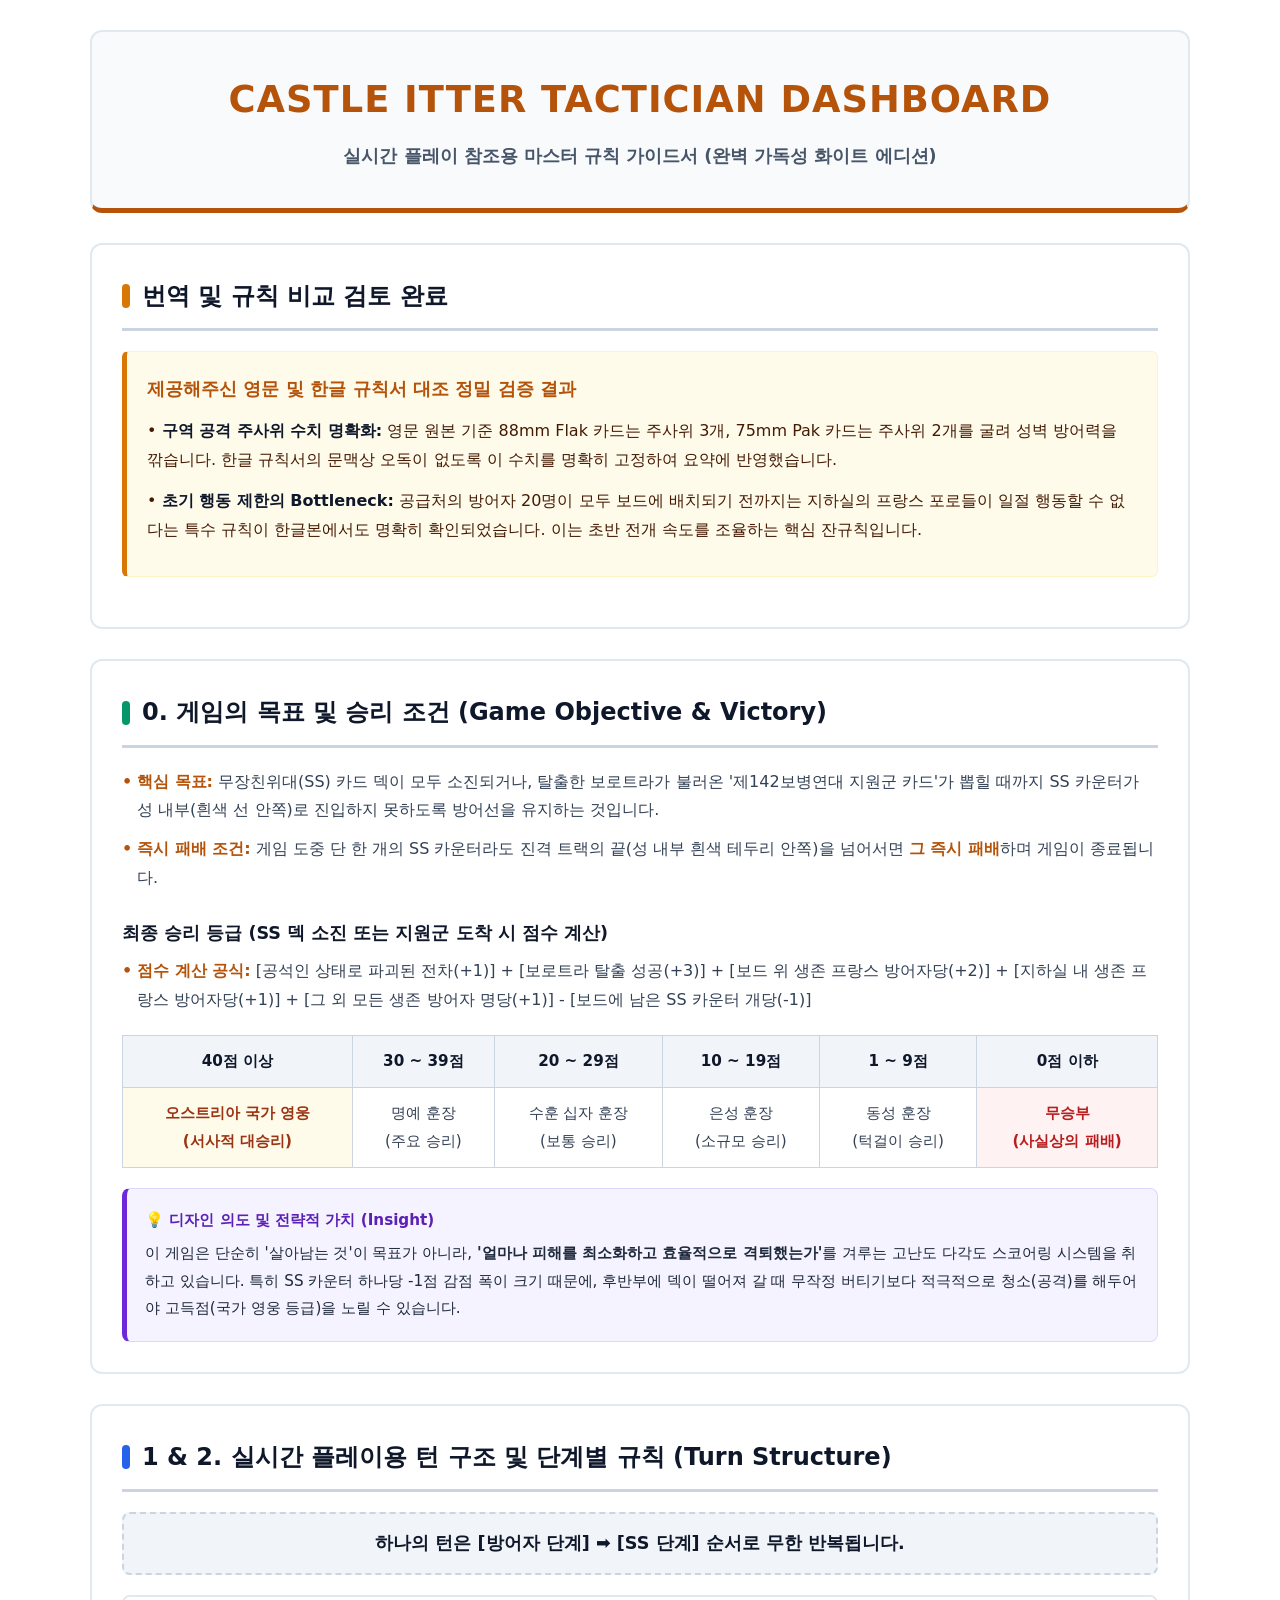
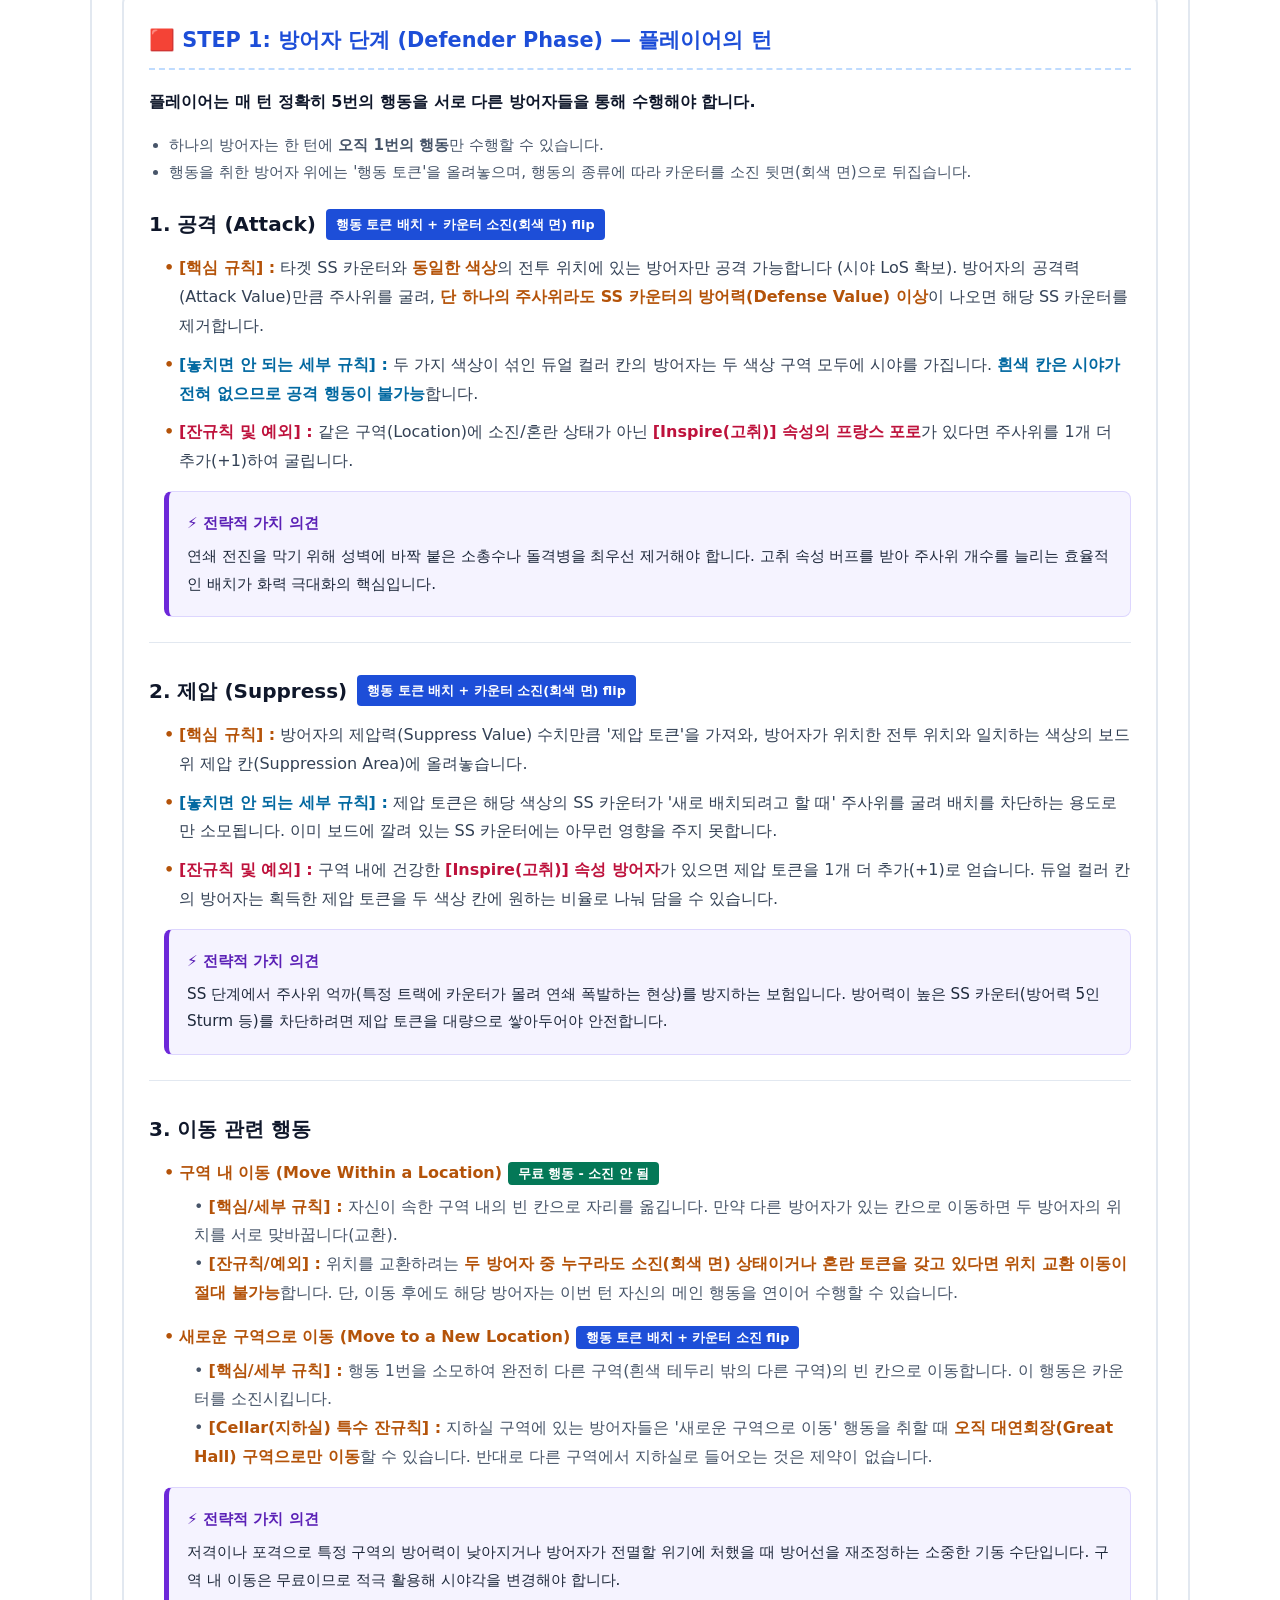
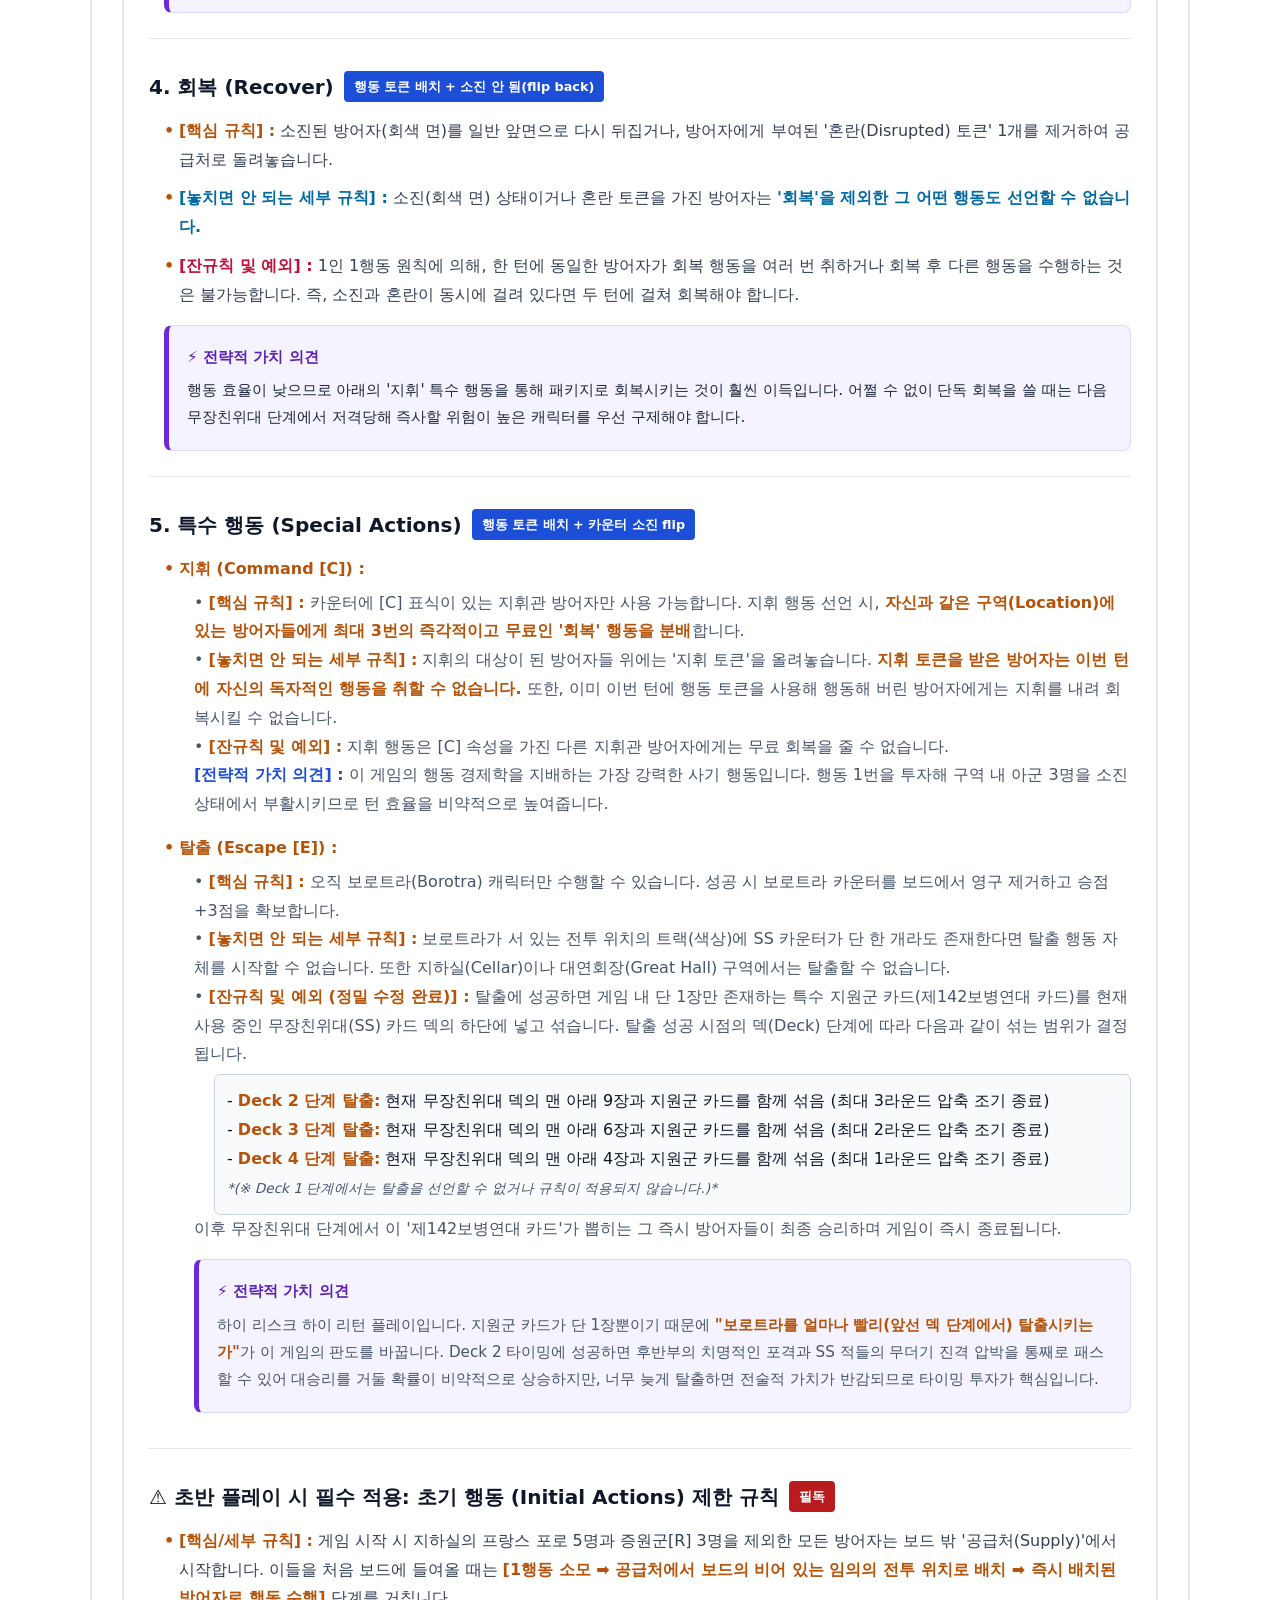
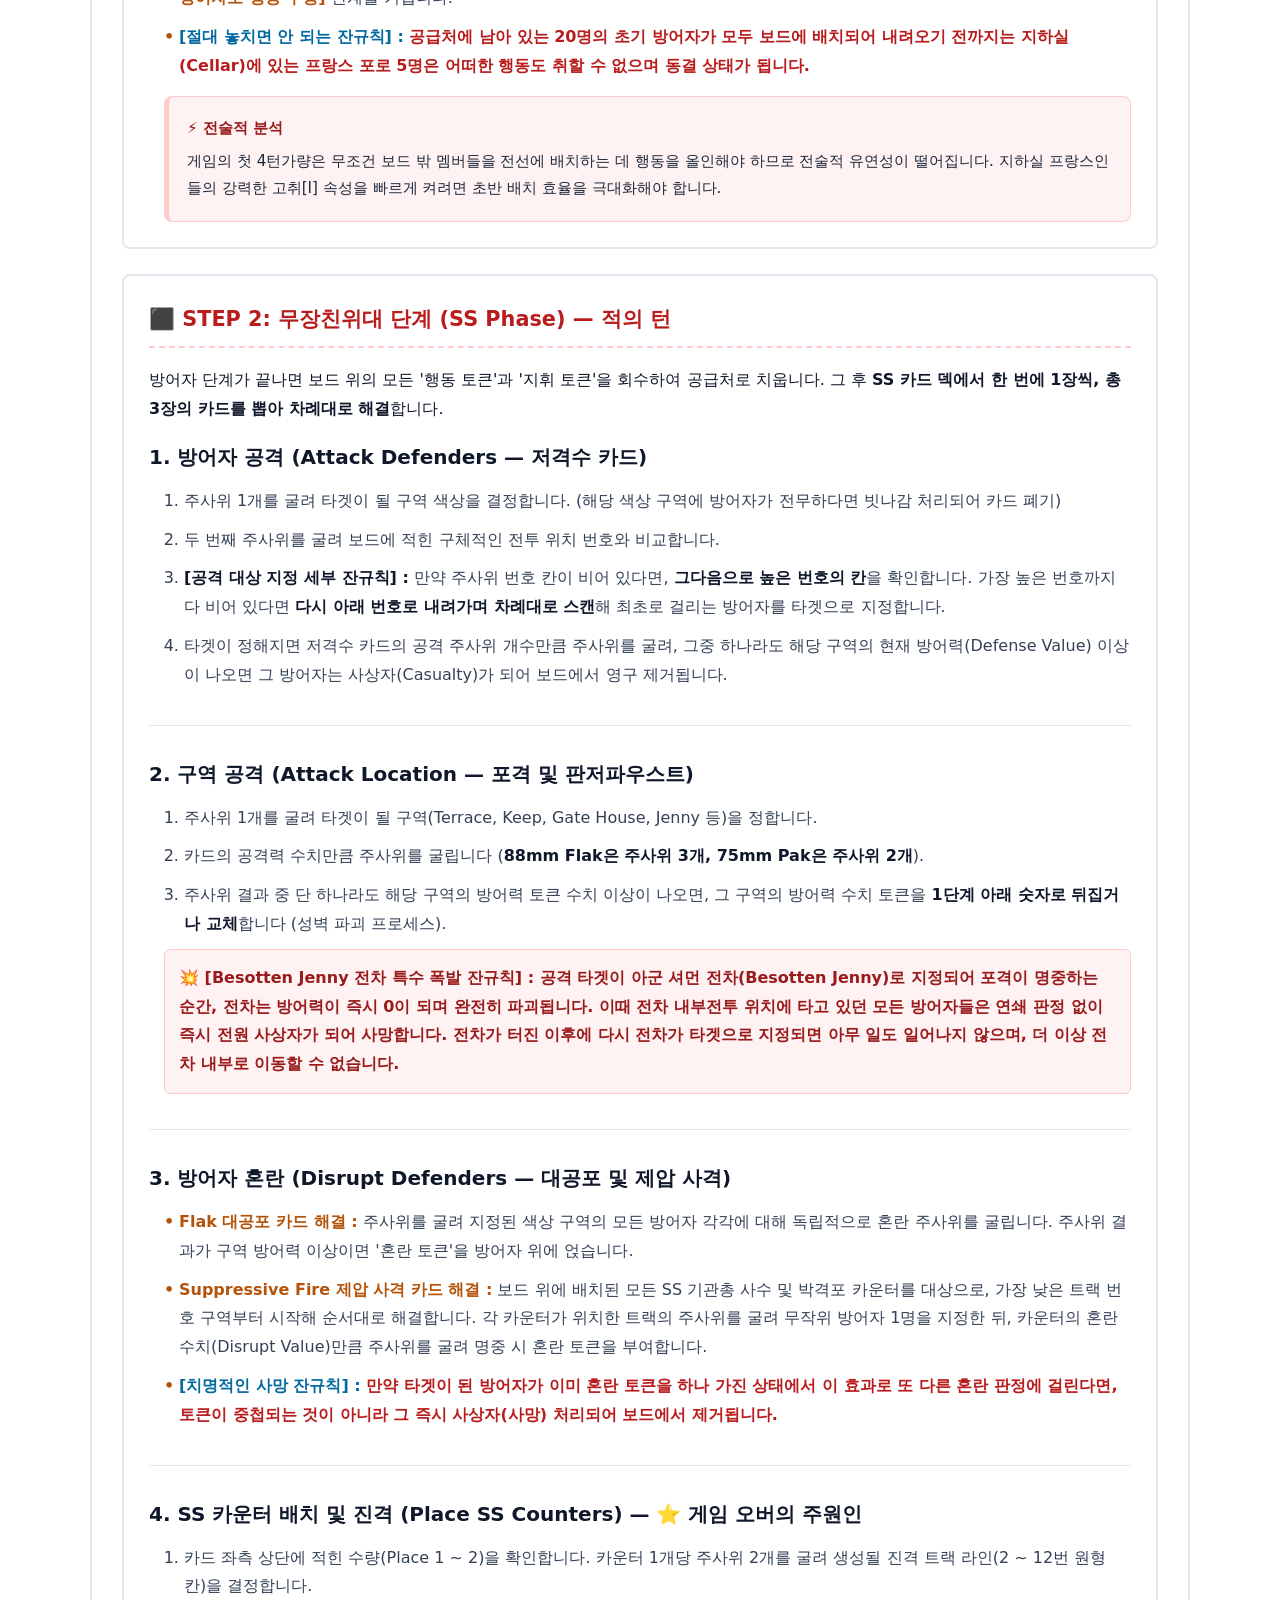
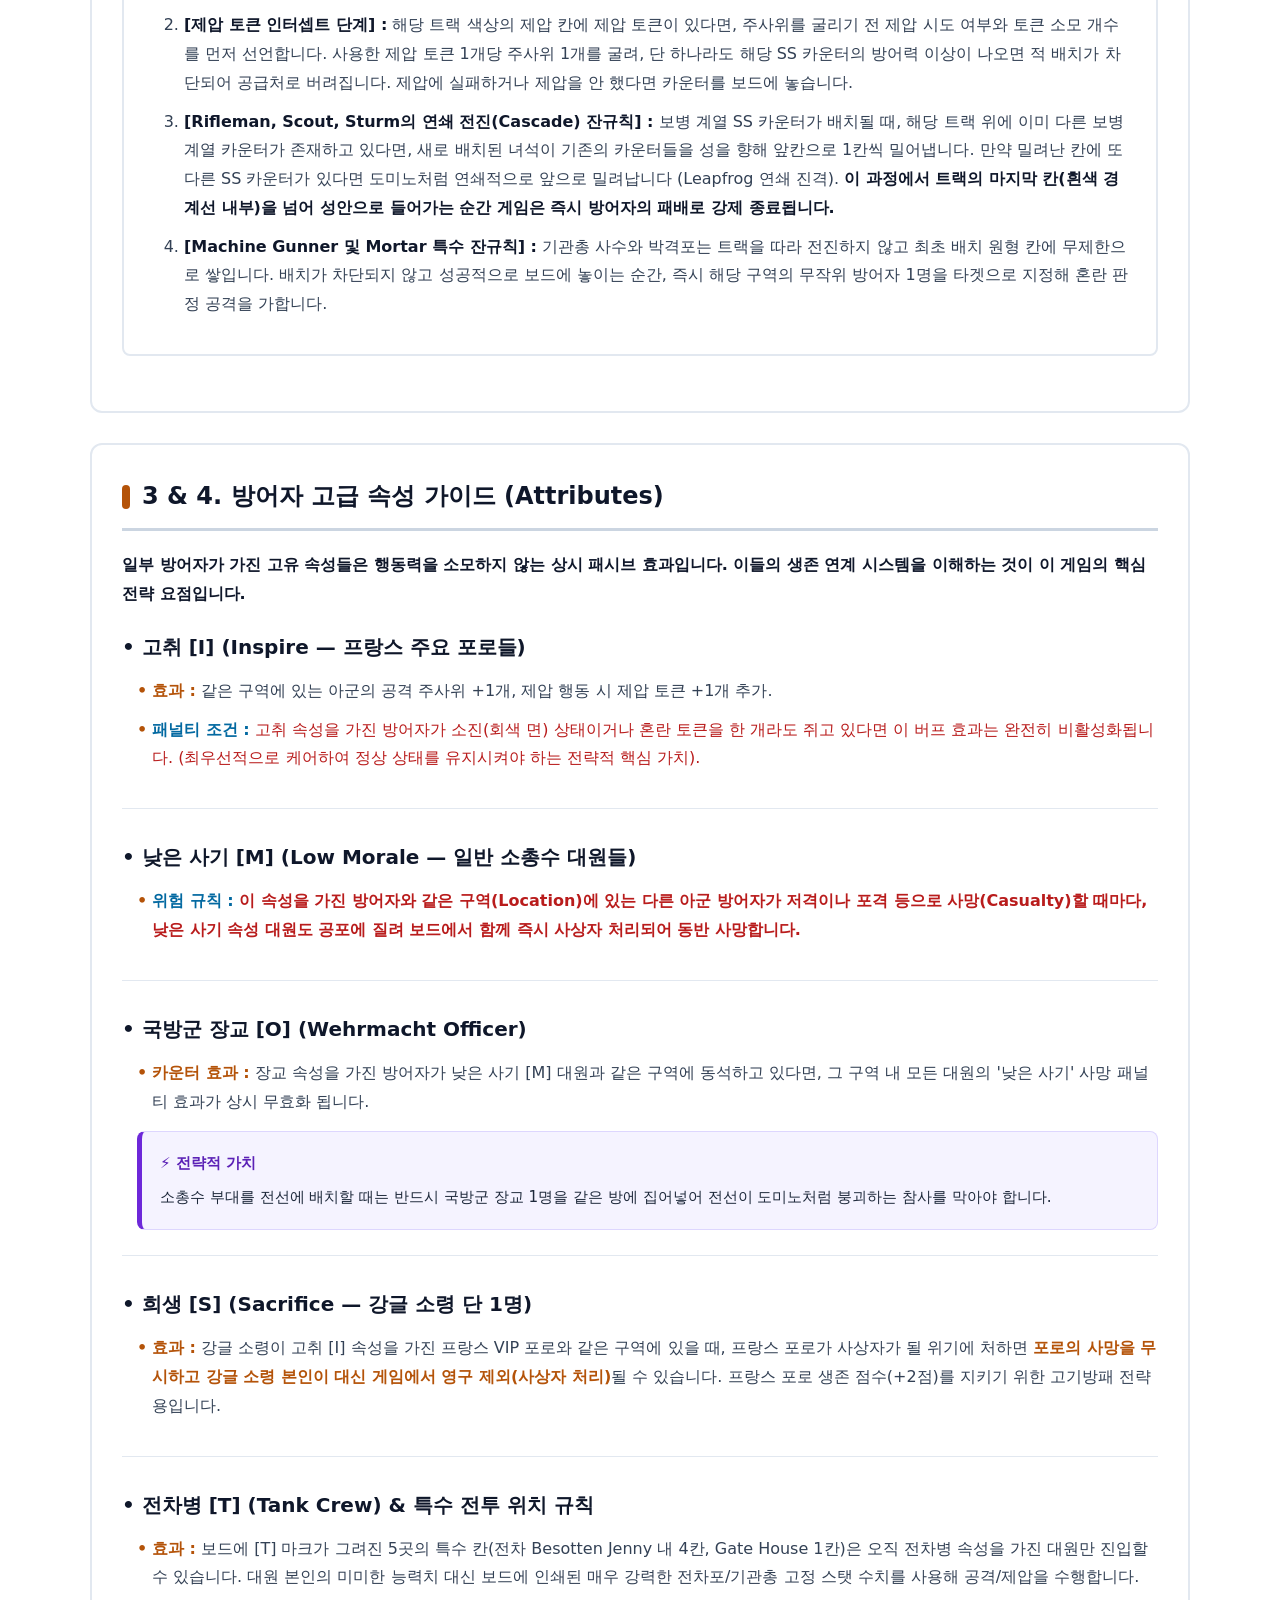
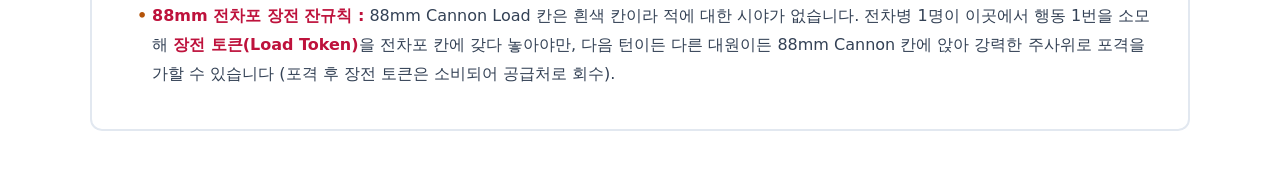
==== index.html @ 8f6cb84e "Add files via upload" ====
<!DOCTYPE html>
<html lang="ko">
<head>
    <meta charset="UTF-8">
    <meta name="viewport" content="width=device-width, initial-scale=1.0">
    <title>캐슬 이터 (Castle Itter) 전술 마스터 가이드 - 화이트 에디션</title>
    <style>
        * {
            box-sizing: border-box;
            margin: 0;
            padding: 0;
        }

        body {
            font-family: 'Pretendard', -apple-system, BlinkMacSystemFont, system-ui, Roboto, 'Malgun Gothic', sans-serif;
            background-color: #ffffff;
            color: #1e293b;
            padding: 30px;
            line-height: 1.8;
        }

        .container {
            max-width: 1100px;
            margin: 0 auto;
        }

        header {
            text-align: center;
            padding: 35px 20px;
            background-color: #f8fafc;
            border: 2px solid #e2e8f0;
            border-bottom: 5px solid #b45309;
            border-radius: 12px;
            margin-bottom: 30px;
        }

        header h1 {
            font-size: 2.3rem;
            color: #b45309;
            letter-spacing: 1px;
            text-transform: uppercase;
            margin-bottom: 8px;
            font-weight: 800;
        }

        header p {
            font-size: 1.1rem;
            color: #475569;
            font-weight: 600;
        }

        .section-block {
            background-color: #ffffff;
            border: 2px solid #e2e8f0;
            border-radius: 12px;
            padding: 30px;
            margin-bottom: 30px;
        }

        .section-title {
            font-size: 1.5rem;
            color: #0f172a;
            margin-bottom: 20px;
            padding-bottom: 10px;
            border-bottom: 3px solid #cbd5e1;
            display: flex;
            align-items: center;
            font-weight: 700;
        }

        .section-title::before {
            content: '';
            display: inline-block;
            width: 8px;
            height: 24px;
            margin-right: 12px;
            border-radius: 4px;
        }

        .section-block:nth-of-type(1) .section-title::before { background-color: #d97706; }
        .section-block:nth-of-type(2) .section-title::before { background-color: #059669; }
        .section-block:nth-of-type(3) .section-title::before { background-color: #2563eb; }
        .section-block:nth-of-type(4) .section-title::before { background-color: #b45309; }

        .review-box {
            background-color: #fffbeb;
            border: 1px solid #fef3c7;
            border-left: 5px solid #d97706;
            padding: 20px;
            border-radius: 6px;
            margin-bottom: 20px;
        }

        .review-box h3 {
            color: #b45309;
            font-size: 1.15rem;
            margin-bottom: 12px;
            font-weight: 700;
        }

        .review-item {
            margin-bottom: 12px;
            color: #451a03;
        }

        .review-item strong {
            color: #0f172a;
        }

        .rule-list {
            list-style: none;
        }

        .rule-list > li {
            margin-bottom: 30px;
            padding-bottom: 25px;
            border-bottom: 1px solid #e2e8f0;
        }

        .rule-list > li:last-child {
            border-bottom: none;
            margin-bottom: 0;
            padding-bottom: 0;
        }

        .rule-list h3 {
            font-size: 1.25rem;
            color: #0f172a;
            margin-bottom: 12px;
            display: flex;
            align-items: center;
            flex-wrap: wrap;
            gap: 10px;
            font-weight: 700;
        }

        .sub-badge {
            font-size: 0.8rem;
            padding: 4px 10px;
            border-radius: 4px;
            font-weight: bold;
            color: #ffffff;
        }
        .sub-badge.action { background-color: #1d4ed8; }
        .sub-badge.free { background-color: #047857; }
        .sub-badge.warning { background-color: #b91c1c; }

        .sub-rules {
            margin-left: 15px;
            margin-top: 10px;
        }

        .sub-rule-item {
            margin-bottom: 10px;
            padding-left: 15px;
            position: relative;
            color: #334155;
        }

        .sub-rule-item::before {
            content: '•';
            position: absolute;
            left: 0;
            color: #b45309;
            font-weight: bold;
        }

        .sub-rule-item strong {
            color: #b45309;
            font-weight: 700;
        }
        .sub-rule-item.detail strong { color: #0369a1; }
        .sub-rule-item.exception strong { color: #be123c; }

        .insight-box {
            background-color: #f5f3ff;
            border: 1px solid #ddd6fe;
            border-left: 5px solid #6d28d9;
            padding: 18px;
            border-radius: 8px;
            margin-top: 15px;
            font-size: 0.95rem;
        }

        .insight-box span {
            font-weight: bold;
            color: #5b21b6;
            display: block;
            margin-bottom: 6px;
        }

        .score-table {
            width: 100%;
            border-collapse: collapse;
            margin: 20px 0;
            font-size: 0.95rem;
        }

        .score-table th, .score-table td {
            border: 1px solid #cbd5e1;
            padding: 12px;
            text-align: center;
        }

        .score-table th {
            background-color: #f1f5f9;
            color: #0f172a;
            font-weight: 700;
        }

        .score-table td {
            color: #334155;
            font-weight: 500;
        }

        .score-table tr:nth-child(even) {
            background-color: #f8fafc;
        }

        .step-flow {
            font-weight: bold;
            color: #0f172a;
            text-align: center;
            background-color: #f1f5f9;
            padding: 14px;
            border-radius: 8px;
            margin: 20px 0;
            border: 2px dashed #cbd5e1;
            font-size: 1.1rem;
        }

        .step-container {
            margin-top: 20px;
            background-color: #ffffff;
            border: 2px solid #e2e8f0;
            border-radius: 8px;
            padding: 25px;
            margin-bottom: 25px;
        }

        .step-header {
            font-size: 1.3rem;
            font-weight: bold;
            margin-bottom: 18px;
            padding-bottom: 8px;
            border-bottom: 2px dashed #cbd5e1;
        }

        .step-header.defender { color: #1d4ed8; border-bottom-color: #bfdbfe; }
        .step-header.ss { color: #b91c1c; border-bottom-color: #fecaca; }

        .order-list {
            margin-left: 20px;
            margin-top: 10px;
        }

        .order-list li {
            margin-bottom: 10px;
            color: #334155;
        }

        .order-list strong {
            color: #0f172a;
        }
    </style>
</head>
<body>

<div class="container">

    <header>
        <h1>Castle Itter Tactician Dashboard</h1>
        <p>실시간 플레이 참조용 마스터 규칙 가이드서 (완벽 가독성 화이트 에디션)</p>
    </header>

    <div class="section-block">
        <div class="section-title">번역 및 규칙 비교 검토 완료</div>
        <div class="review-box">
            <h3>제공해주신 영문 및 한글 규칙서 대조 정밀 검증 결과</h3>
            <div class="review-item">
                • <strong>구역 공격 주사위 수치 명확화:</strong> 영문 원본 기준 88mm Flak 카드는 주사위 3개, 75mm Pak 카드는 주사위 2개를 굴려 성벽 방어력을 깎습니다. 한글 규칙서의 문맥상 오독이 없도록 이 수치를 명확히 고정하여 요약에 반영했습니다.
            </div>
            <div class="review-item">
                • <strong>초기 행동 제한의 Bottleneck:</strong> 공급처의 방어자 20명이 모두 보드에 배치되기 전까지는 지하실의 프랑스 포로들이 일절 행동할 수 없다는 특수 규칙이 한글본에서도 명확히 확인되었습니다. 이는 초반 전개 속도를 조율하는 핵심 잔규칙입니다.
            </div>
        </div>
    </div>

    <div class="section-block">
        <div class="section-title">0. 게임의 목표 및 승리 조건 (Game Objective & Victory)</div>
        <ul class="rule-list">
            <li>
                <div class="sub-rule-item"><strong>핵심 목표:</strong> 무장친위대(SS) 카드 덱이 모두 소진되거나, 탈출한 보로트라가 불러온 '제142보병연대 지원군 카드'가 뽑힐 때까지 SS 카운터가 성 내부(흰색 선 안쪽)로 진입하지 못하도록 방어선을 유지하는 것입니다.</div>
                <div class="sub-rule-item"><strong>즉시 패배 조건:</strong> 게임 도중 단 한 개의 SS 카운터라도 진격 트랙의 끝(성 내부 흰색 테두리 안쪽)을 넘어서면 <strong>그 즉시 패배</strong>하며 게임이 종료됩니다.</div>
                
                <div style="margin-top: 25px; font-weight: bold; color: #0f172a; font-size: 1.1rem;">최종 승리 등급 (SS 덱 소진 또는 지원군 도착 시 점수 계산)</div>
                <div class="sub-rule-item" style="margin-top: 8px;"><strong>점수 계산 공식:</strong> [공석인 상태로 파괴된 전차(+1)] + [보로트라 탈출 성공(+3)] + [보드 위 생존 프랑스 방어자당(+2)] + [지하실 내 생존 프랑스 방어자당(+1)] + [그 외 모든 생존 방어자 명당(+1)] - [보드에 남은 SS 카운터 개당(-1)]</div>
                
                <table class="score-table">
                    <thead>
                        <tr>
                            <th>40점 이상</th>
                            <th>30 ~ 39점</th>
                            <th>20 ~ 29점</th>
                            <th>10 ~ 19점</th>
                            <th>1 ~ 9점</th>
                            <th>0점 이하</th>
                        </tr>
                    </thead>
                    <tbody>
                        <tr>
                            <td style="color: #9a3412; font-weight: bold; background-color: #fffbeb;">오스트리아 국가 영웅<br>(서사적 대승리)</td>
                            <td>명예 훈장<br>(주요 승리)</td>
                            <td>수훈 십자 훈장<br>(보통 승리)</td>
                            <td>은성 훈장<br>(소규모 승리)</td>
                            <td>동성 훈장<br>(턱걸이 승리)</td>
                            <td style="color: #b91c1c; font-weight: bold; background-color: #fef2f2;">무승부<br>(사실상의 패배)</td>
                        </tr>
                    </tbody>
                </table>

                <div class="insight-box">
                    <span>💡 디자인 의도 및 전략적 가치 (Insight)</span>
                    이 게임은 단순히 '살아남는 것'이 목표가 아니라, <strong>'얼마나 피해를 최소화하고 효율적으로 격퇴했는가'</strong>를 겨루는 고난도 다각도 스코어링 시스템을 취하고 있습니다. 특히 SS 카운터 하나당 -1점 감점 폭이 크기 때문에, 후반부에 덱이 떨어져 갈 때 무작정 버티기보다 적극적으로 청소(공격)를 해두어야 고득점(국가 영웅 등급)을 노릴 수 있습니다.
                </div>
            </li>
        </ul>
    </div>

    <div class="section-block">
        <div class="section-title">1 & 2. 실시간 플레이용 턴 구조 및 단계별 규칙 (Turn Structure)</div>
        <div class="step-flow">하나의 턴은 [방어자 단계] ➡️ [SS 단계] 순서로 무한 반복됩니다.</div>

        <div class="step-container">
            <div class="step-header defender">🟥 STEP 1: 방어자 단계 (Defender Phase) — 플레이어의 턴</div>
            <p style="margin-bottom: 15px; color: #0f172a; font-weight: bold;">플레이어는 매 턴 <strong>정확히 5번의 행동</strong>을 서로 다른 방어자들을 통해 수행해야 합니다.</p>
            <ul style="margin-left: 20px; margin-bottom: 20px; color: #475569; font-size: 0.95rem;">
                <li>하나의 방어자는 한 턴에 <strong>오직 1번의 행동</strong>만 수행할 수 있습니다.</li>
                <li>행동을 취한 방어자 위에는 '행동 토큰'을 올려놓으며, 행동의 종류에 따라 카운터를 소진 뒷면(회색 면)으로 뒤집습니다.</li>
            </ul>

            <ul class="rule-list">
                <li>
                    <h3>1. 공격 (Attack) <span class="sub-badge action">행동 토큰 배치 + 카운터 소진(회색 면) flip</span></h3>
                    <div class="sub-rules">
                        <div class="sub-rule-item"><strong>[핵심 규칙] :</strong> 타겟 SS 카운터와 <strong>동일한 색상</strong>의 전투 위치에 있는 방어자만 공격 가능합니다 (시야 LoS 확보). 방어자의 공격력(Attack Value)만큼 주사위를 굴려, <strong>단 하나의 주사위라도 SS 카운터의 방어력(Defense Value) 이상</strong>이 나오면 해당 SS 카운터를 제거합니다.</div>
                        <div class="sub-rule-item detail"><strong>[놓치면 안 되는 세부 규칙] :</strong> 두 가지 색상이 섞인 듀얼 컬러 칸의 방어자는 두 색상 구역 모두에 시야를 가집니다. <strong>흰색 칸은 시야가 전혀 없으므로 공격 행동이 불가능</strong>합니다.</div>
                        <div class="sub-rule-item exception"><strong>[잔규칙 및 예외] :</strong> 같은 구역(Location)에 소진/혼란 상태가 아닌 <strong>[Inspire(고취)] 속성의 프랑스 포로</strong>가 있다면 주사위를 1개 더 추가(+1)하여 굴립니다.</div>
                        <div class="insight-box">
                            <span>⚡ 전략적 가치 의견</span>
                            연쇄 전진을 막기 위해 성벽에 바짝 붙은 소총수나 돌격병을 최우선 제거해야 합니다. 고취 속성 버프를 받아 주사위 개수를 늘리는 효율적인 배치가 화력 극대화의 핵심입니다.
                        </div>
                    </div>
                </li>

                <li>
                    <h3>2. 제압 (Suppress) <span class="sub-badge action">행동 토큰 배치 + 카운터 소진(회색 면) flip</span></h3>
                    <div class="sub-rules">
                        <div class="sub-rule-item"><strong>[핵심 규칙] :</strong> 방어자의 제압력(Suppress Value) 수치만큼 '제압 토큰'을 가져와, 방어자가 위치한 전투 위치와 일치하는 색상의 보드 위 제압 칸(Suppression Area)에 올려놓습니다.</div>
                        <div class="sub-rule-item detail"><strong>[놓치면 안 되는 세부 규칙] :</strong> 제압 토큰은 해당 색상의 SS 카운터가 '새로 배치되려고 할 때' 주사위를 굴려 배치를 차단하는 용도로만 소모됩니다. 이미 보드에 깔려 있는 SS 카운터에는 아무런 영향을 주지 못합니다.</div>
                        <div class="sub-rule-item exception"><strong>[잔규칙 및 예외] :</strong> 구역 내에 건강한 <strong>[Inspire(고취)] 속성 방어자</strong>가 있으면 제압 토큰을 1개 더 추가(+1)로 얻습니다. 듀얼 컬러 칸의 방어자는 획득한 제압 토큰을 두 색상 칸에 원하는 비율로 나눠 담을 수 있습니다.</div>
                        <div class="insight-box">
                            <span>⚡ 전략적 가치 의견</span>
                            SS 단계에서 주사위 억까(특정 트랙에 카운터가 몰려 연쇄 폭발하는 현상)를 방지하는 보험입니다. 방어력이 높은 SS 카운터(방어력 5인 Sturm 등)를 차단하려면 제압 토큰을 대량으로 쌓아두어야 안전합니다.
                        </div>
                    </div>
                </li>

                <li>
                    <h3>3. 이동 관련 행동</h3>
                    <div class="sub-rules">
                        <div class="sub-rule-item"><strong>구역 내 이동 (Move Within a Location) <span class="sub-badge free">무료 행동 - 소진 안 됨</span></strong>
                            <div style="margin-left: 15px; margin-top: 5px; color: #475569;">
                                • <strong>[핵심/세부 규칙] :</strong> 자신이 속한 구역 내의 빈 칸으로 자리를 옮깁니다. 만약 다른 방어자가 있는 칸으로 이동하면 두 방어자의 위치를 서로 맞바꿉니다(교환).<br>
                                • <strong>[잔규칙/예외] :</strong> 위치를 교환하려는 <strong>두 방어자 중 누구라도 소진(회색 면) 상태이거나 혼란 토큰을 갖고 있다면 위치 교환 이동이 절대 불가능</strong>합니다. 단, 이동 후에도 해당 방어자는 이번 턴 자신의 메인 행동을 연이어 수행할 수 있습니다.
                            </div>
                        </div>
                        <div class="sub-rule-item" style="margin-top: 15px;"><strong>새로운 구역으로 이동 (Move to a New Location) <span class="sub-badge action">행동 토큰 배치 + 카운터 소진 flip</span></strong>
                            <div style="margin-left: 15px; margin-top: 5px; color: #475569;">
                                • <strong>[핵심/세부 규칙] :</strong> 행동 1번을 소모하여 완전히 다른 구역(흰색 테두리 밖의 다른 구역)의 빈 칸으로 이동합니다. 이 행동은 카운터를 소진시킵니다.<br>
                                • <strong>[Cellar(지하실) 특수 잔규칙] :</strong> 지하실 구역에 있는 방어자들은 '새로운 구역으로 이동' 행동을 취할 때 <strong>오직 대연회장(Great Hall) 구역으로만 이동</strong>할 수 있습니다. 반대로 다른 구역에서 지하실로 들어오는 것은 제약이 없습니다.
                            </div>
                        </div>
                        <div class="insight-box">
                            <span>⚡ 전략적 가치 의견</span>
                            저격이나 포격으로 특정 구역의 방어력이 낮아지거나 방어자가 전멸할 위기에 처했을 때 방어선을 재조정하는 소중한 기동 수단입니다. 구역 내 이동은 무료이므로 적극 활용해 시야각을 변경해야 합니다.
                        </div>
                    </div>
                </li>

                <li>
                    <h3>4. 회복 (Recover) <span class="sub-badge action">행동 토큰 배치 + 소진 안 됨(flip back)</span></h3>
                    <div class="sub-rules">
                        <div class="sub-rule-item"><strong>[핵심 규칙] :</strong> 소진된 방어자(회색 면)를 일반 앞면으로 다시 뒤집거나, 방어자에게 부여된 '혼란(Disrupted) 토큰' 1개를 제거하여 공급처로 돌려놓습니다.</div>
                        <div class="sub-rule-item detail"><strong>[놓치면 안 되는 세부 규칙] :</strong> 소진(회색 면) 상태이거나 혼란 토큰을 가진 방어자는 <strong>'회복'을 제외한 그 어떤 행동도 선언할 수 없습니다.</strong></div>
                        <div class="sub-rule-item exception"><strong>[잔규칙 및 예외] :</strong> 1인 1행동 원칙에 의해, 한 턴에 동일한 방어자가 회복 행동을 여러 번 취하거나 회복 후 다른 행동을 수행하는 것은 불가능합니다. 즉, 소진과 혼란이 동시에 걸려 있다면 두 턴에 걸쳐 회복해야 합니다.</div>
                        <div class="insight-box">
                            <span>⚡ 전략적 가치 의견</span>
                            행동 효율이 낮으므로 아래의 '지휘' 특수 행동을 통해 패키지로 회복시키는 것이 훨씬 이득입니다. 어쩔 수 없이 단독 회복을 쓸 때는 다음 무장친위대 단계에서 저격당해 즉사할 위험이 높은 캐릭터를 우선 구제해야 합니다.
                        </div>
                    </div>
                </li>

                <li>
                    <h3>5. 특수 행동 (Special Actions) <span class="sub-badge action">행동 토큰 배치 + 카운터 소진 flip</span></h3>
                    <div class="sub-rules">
                        <div class="sub-rule-item"><strong>지휘 (Command [C]) :</strong>
                            <div style="margin-left: 15px; margin-top: 5px; color: #475569;">
                                • <strong>[핵심 규칙] :</strong> 카운터에 [C] 표식이 있는 지휘관 방어자만 사용 가능합니다. 지휘 행동 선언 시, <strong>자신과 같은 구역(Location)에 있는 방어자들에게 최대 3번의 즉각적이고 무료인 '회복' 행동을 분배</strong>합니다.<br>
                                • <strong>[놓치면 안 되는 세부 규칙] :</strong> 지휘의 대상이 된 방어자들 위에는 '지휘 토큰'을 올려놓습니다. <strong>지휘 토큰을 받은 방어자는 이번 턴에 자신의 독자적인 행동을 취할 수 없습니다.</strong> 또한, 이미 이번 턴에 행동 토큰을 사용해 행동해 버린 방어자에게는 지휘를 내려 회복시킬 수 없습니다.<br>
                                • <strong>[잔규칙 및 예외] :</strong> 지휘 행동은 [C] 속성을 가진 다른 지휘관 방어자에게는 무료 회복을 줄 수 없습니다.<br>
                                <span style="color: #1d4ed8; font-weight: bold;">[전략적 가치 의견] :</span> 이 게임의 행동 경제학을 지배하는 가장 강력한 사기 행동입니다. 행동 1번을 투자해 구역 내 아군 3명을 소진 상태에서 부활시키므로 턴 효율을 비약적으로 높여줍니다.
                            </div>
                        </div>
                        
                        <div class="sub-rule-item" style="margin-top: 15px;"><strong>탈출 (Escape [E]) :</strong>
                            <div style="margin-left: 15px; margin-top: 5px; color: #475569;">
                                • <strong>[핵심 규칙] :</strong> 오직 보로트라(Borotra) 캐릭터만 수행할 수 있습니다. 성공 시 보로트라 카운터를 보드에서 영구 제거하고 승점 +3점을 확보합니다.<br>
                                • <strong>[놓치면 안 되는 세부 규칙] :</strong> 보로트라가 서 있는 전투 위치의 트랙(색상)에 SS 카운터가 단 한 개라도 존재한다면 탈출 행동 자체를 시작할 수 없습니다. 또한 지하실(Cellar)이나 대연회장(Great Hall) 구역에서는 탈출할 수 없습니다.<br>
                                • <strong>[잔규칙 및 예외 (정밀 수정 완료)] :</strong> 탈출에 성공하면 게임 내 단 1장만 존재하는 특수 지원군 카드(제142보병연대 카드)를 현재 사용 중인 무장친위대(SS) 카드 덱의 하단에 넣고 섞습니다. 탈출 성공 시점의 덱(Deck) 단계에 따라 다음과 같이 섞는 범위가 결정됩니다.
                                <div style="margin-left: 20px; margin-top: 5px; padding: 12px; background-color: #f8fafc; border-radius: 6px; border: 1px solid #cbd5e1; color: #0f172a;">
                                    - <strong>Deck 2 단계 탈출:</strong> 현재 무장친위대 덱의 맨 아래 9장과 지원군 카드를 함께 섞음 (최대 3라운드 압축 조기 종료)<br>
                                    - <strong>Deck 3 단계 탈출:</strong> 현재 무장친위대 덱의 맨 아래 6장과 지원군 카드를 함께 섞음 (최대 2라운드 압축 조기 종료)<br>
                                    - <strong>Deck 4 단계 탈출:</strong> 현재 무장친위대 덱의 맨 아래 4장과 지원군 카드를 함께 섞음 (최대 1라운드 압축 조기 종료)<br>
                                    <span style="color: #475569; font-size: 0.85rem; font-style: italic;">*(※ Deck 1 단계에서는 탈출을 선언할 수 없거나 규칙이 적용되지 않습니다.)*</span>
                                </div>
                                이후 무장친위대 단계에서 이 '제142보병연대 카드'가 뽑히는 그 즉시 방어자들이 최종 승리하며 게임이 즉시 종료됩니다.<br>
                                <div class="insight-box">
                                     <span>⚡ 전략적 가치 의견</span>                                    
                                     하이 리스크 하이 리턴 플레이입니다. 지원군 카드가 단 1장뿐이기 때문에 <strong>"보로트라를 얼마나 빨리(앞선 덱 단계에서) 탈출시키는가"</strong>가 이 게임의 판도를 바꿉니다. Deck 2 타이밍에 성공하면 후반부의 치명적인 포격과 SS 적들의 무더기 진격 압박을 통째로 패스할 수 있어 대승리를 거둘 확률이 비약적으로 상승하지만, 너무 늦게 탈출하면 전술적 가치가 반감되므로 타이밍 투자가 핵심입니다.
                                </div>
                            </div>
                        </div>
                    </div>
                </li>

                <li>
                    <h3>⚠️ 초반 플레이 시 필수 적용: 초기 행동 (Initial Actions) 제한 규칙 <span class="sub-badge warning">필독</span></h3>
                    <div class="sub-rules">
                        <div class="sub-rule-item"><strong>[핵심/세부 규칙] :</strong> 게임 시작 시 지하실의 프랑스 포로 5명과 증원군[R] 3명을 제외한 모든 방어자는 보드 밖 '공급처(Supply)'에서 시작합니다. 이들을 처음 보드에 들여올 때는 <strong>[1행동 소모 ➡️ 공급처에서 보드의 비어 있는 임의의 전투 위치로 배치 ➡️ 즉시 배치된 방어자로 행동 수행]</strong> 단계를 거칩니다.</div>
                        <div class="sub-rule-item detail" style="color: #b91c1c; font-weight: bold;"><strong>[절대 놓치면 안 되는 잔규칙] :</strong> 공급처에 남아 있는 20명의 초기 방어자가 모두 보드에 배치되어 내려오기 전까지는 지하실(Cellar)에 있는 프랑스 포로 5명은 어떠한 행동도 취할 수 없으며 동결 상태가 됩니다.</div>
                        <div class="insight-box" style="border-left-color: #b91c1c; background-color: #fef2f2; border-color: #fecaca;">
                            <span style="color: #991b1b;">⚡ 전술적 분석</span>
                            게임의 첫 4턴가량은 무조건 보드 밖 멤버들을 전선에 배치하는 데 행동을 올인해야 하므로 전술적 유연성이 떨어집니다. 지하실 프랑스인들의 강력한 고취[I] 속성을 빠르게 켜려면 초반 배치 효율을 극대화해야 합니다.
                        </div>
                    </div>
                </li>
            </ul>
        </div>

        <div class="step-container">
            <div class="step-header ss">⬛ STEP 2: 무장친위대 단계 (SS Phase) — 적의 턴</div>
            <p style="margin-bottom: 15px; color: #0f172a;">방어자 단계가 끝나면 보드 위의 모든 '행동 토큰'과 '지휘 토큰'을 회수하여 공급처로 치웁니다. 그 후 <strong>SS 카드 덱에서 한 번에 1장씩, 총 3장의 카드를 뽑아 차례대로 해결</strong>합니다.</p>

            <ul class="rule-list">
                <li>
                    <h3>1. 방어자 공격 (Attack Defenders — 저격수 카드)</h3>
                    <div class="sub-rules">
                        <ol class="order-list">
                            <li>주사위 1개를 굴려 타겟이 될 구역 색상을 결정합니다. (해당 색상 구역에 방어자가 전무하다면 빗나감 처리되어 카드 폐기)</li>
                            <li>두 번째 주사위를 굴려 보드에 적힌 구체적인 전투 위치 번호와 비교합니다.</li>
                            <li><strong>[공격 대상 지정 세부 잔규칙] :</strong> 만약 주사위 번호 칸이 비어 있다면, <strong>그다음으로 높은 번호의 칸</strong>을 확인합니다. 가장 높은 번호까지 다 비어 있다면 <strong>다시 아래 번호로 내려가며 차례대로 스캔</strong>해 최초로 걸리는 방어자를 타겟으로 지정합니다.</li>
                            <li>타겟이 정해지면 저격수 카드의 공격 주사위 개수만큼 주사위를 굴려, 그중 하나라도 해당 구역의 현재 방어력(Defense Value) 이상이 나오면 그 방어자는 사상자(Casualty)가 되어 보드에서 영구 제거됩니다.</li>
                        </ol>
                    </div>
                </li>

                <li>
                    <h3>2. 구역 공격 (Attack Location — 포격 및 판저파우스트)</h3>
                    <div class="sub-rules">
                        <ol class="order-list">
                            <li>주사위 1개를 굴려 타겟이 될 구역(Terrace, Keep, Gate House, Jenny 등)을 정합니다.</li>
                            <li>카드의 공격력 수치만큼 주사위를 굴립니다 (<strong>88mm Flak은 주사위 3개, 75mm Pak은 주사위 2개</strong>).</li>
                            <li>주사위 결과 중 단 하나라도 해당 구역의 방어력 토큰 수치 이상이 나오면, 그 구역의 방어력 수치 토큰을 <strong>1단계 아래 숫자로 뒤집거나 교체</strong>합니다 (성벽 파괴 프로세스).</li>
                            <li style="color: #991b1b; font-weight: bold; list-style-type: none; margin-left: -20px; margin-top: 10px; padding: 14px; background-color: #fef2f2; border: 1px solid #fecaca; border-radius: 6px;">
                                💥 [Besotten Jenny 전차 특수 폭발 잔규칙] : 공격 타겟이 아군 셔먼 전차(Besotten Jenny)로 지정되어 포격이 명중하는 순간, 전차는 방어력이 즉시 0이 되며 완전히 파괴됩니다. 이때 전차 내부전투 위치에 타고 있던 모든 방어자들은 연쇄 판정 없이 즉시 전원 사상자가 되어 사망합니다. 전차가 터진 이후에 다시 전차가 타겟으로 지정되면 아무 일도 일어나지 않으며, 더 이상 전차 내부로 이동할 수 없습니다.
                            </li>
                        </ol>
                    </div>
                </li>

                <li>
                    <h3>3. 방어자 혼란 (Disrupt Defenders — 대공포 및 제압 사격)</h3>
                    <div class="sub-rules">
                        <div class="sub-rule-item"><strong>Flak 대공포 카드 해결 :</strong> 주사위를 굴려 지정된 색상 구역의 모든 방어자 각각에 대해 독립적으로 혼란 주사위를 굴립니다. 주사위 결과가 구역 방어력 이상이면 '혼란 토큰'을 방어자 위에 얹습니다.</div>
                        <div class="sub-rule-item"><strong>Suppressive Fire 제압 사격 카드 해결 :</strong> 보드 위에 배치된 모든 SS 기관총 사수 및 박격포 카운터를 대상으로, 가장 낮은 트랙 번호 구역부터 시작해 순서대로 해결합니다. 각 카운터가 위치한 트랙의 주사위를 굴려 무작위 방어자 1명을 지정한 뒤, 카운터의 혼란 수치(Disrupt Value)만큼 주사위를 굴려 명중 시 혼란 토큰을 부여합니다.</div>
                        <div class="sub-rule-item detail" style="color: #b91c1c; font-weight: bold;"><strong>[치명적인 사망 잔규칙] :</strong> 만약 타겟이 된 방어자가 이미 혼란 토큰을 하나 가진 상태에서 이 효과로 또 다른 혼란 판정에 걸린다면, 토큰이 중첩되는 것이 아니라 그 즉시 사상자(사망) 처리되어 보드에서 제거됩니다.</div>
                    </div>
                </li>

                <li>
                    <h3>4. SS 카운터 배치 및 진격 (Place SS Counters) — ⭐️ 게임 오버의 주원인</h3>
                    <div class="sub-rules">
                        <ol class="order-list">
                            <li>카드 좌측 상단에 적힌 수량(Place 1 ~ 2)을 확인합니다. 카운터 1개당 주사위 2개를 굴려 생성될 진격 트랙 라인(2 ~ 12번 원형 칸)을 결정합니다.</li>
                            <li><strong>[제압 토큰 인터셉트 단계] :</strong> 해당 트랙 색상의 제압 칸에 제압 토큰이 있다면, 주사위를 굴리기 전 제압 시도 여부와 토큰 소모 개수를 먼저 선언합니다. 사용한 제압 토큰 1개당 주사위 1개를 굴려, 단 하나라도 해당 SS 카운터의 방어력 이상이 나오면 적 배치가 차단되어 공급처로 버려집니다. 제압에 실패하거나 제압을 안 했다면 카운터를 보드에 놓습니다.</li>
                            <li><strong>[Rifleman, Scout, Sturm의 연쇄 전진(Cascade) 잔규칙] :</strong> 보병 계열 SS 카운터가 배치될 때, 해당 트랙 위에 이미 다른 보병 계열 카운터가 존재하고 있다면, 새로 배치된 녀석이 기존의 카운터들을 성을 향해 앞칸으로 1칸씩 밀어냅니다. 만약 밀려난 칸에 또 다른 SS 카운터가 있다면 도미노처럼 연쇄적으로 앞으로 밀려납니다 (Leapfrog 연쇄 진격). <strong>이 과정에서 트랙의 마지막 칸(흰색 경계선 내부)을 넘어 성안으로 들어가는 순간 게임은 즉시 방어자의 패배로 강제 종료됩니다.</strong></li>
                            <li><strong>[Machine Gunner 및 Mortar 특수 잔규칙] :</strong> 기관총 사수와 박격포는 트랙을 따라 전진하지 않고 최초 배치 원형 칸에 무제한으로 쌓입니다. 배치가 차단되지 않고 성공적으로 보드에 놓이는 순간, 즉시 해당 구역의 무작위 방어자 1명을 타겟으로 지정해 혼란 판정 공격을 가합니다.</li>
                        </ol>
                    </div>
                </li>
            </ul>
        </div>
    </div>

    <div class="section-block">
        <div class="section-title">3 & 4. 방어자 고급 속성 가이드 (Attributes)</div>
        <p style="margin-bottom: 20px; color: #0f172a; font-weight: bold;">일부 방어자가 가진 고유 속성들은 행동력을 소모하지 않는 상시 패시브 효과입니다. 이들의 생존 연계 시스템을 이해하는 것이 이 게임의 핵심 전략 요점입니다.</p>
        
        <ul class="rule-list">
            <li>
                <h3>• 고취 [I] (Inspire — 프랑스 주요 포로들)</h3>
                <div class="sub-rules">
                    <div class="sub-rule-item"><strong>효과 :</strong> 같은 구역에 있는 아군의 공격 주사위 +1개, 제압 행동 시 제압 토큰 +1개 추가.</div>
                    <div class="sub-rule-item detail" style="color: #b91c1c;"><strong>패널티 조건 :</strong> 고취 속성을 가진 방어자가 소진(회색 면) 상태이거나 혼란 토큰을 한 개라도 쥐고 있다면 이 버프 효과는 완전히 비활성화됩니다. (최우선적으로 케어하여 정상 상태를 유지시켜야 하는 전략적 핵심 가치).</div>
                </div>
            </li>

            <li>
                <h3>• 낮은 사기 [M] (Low Morale — 일반 소총수 대원들)</h3>
                <div class="sub-rules">
                    <div class="sub-rule-item detail" style="color: #b91c1c; font-weight: bold;"><strong>위험 규칙 :</strong> 이 속성을 가진 방어자와 같은 구역(Location)에 있는 다른 아군 방어자가 저격이나 포격 등으로 사망(Casualty)할 때마다, 낮은 사기 속성 대원도 공포에 질려 보드에서 함께 즉시 사상자 처리되어 동반 사망합니다.</div>
                </div>
            </li>

            <li>
                <h3>• 국방군 장교 [O] (Wehrmacht Officer)</h3>
                <div class="sub-rules">
                    <div class="sub-rule-item"><strong>카운터 효과 :</strong> 장교 속성을 가진 방어자가 낮은 사기 [M] 대원과 같은 구역에 동석하고 있다면, 그 구역 내 모든 대원의 '낮은 사기' 사망 패널티 효과가 상시 무효화 됩니다.</div>
                    <div class="insight-box">
                        <span>⚡ 전략적 가치</span>
                        소총수 부대를 전선에 배치할 때는 반드시 국방군 장교 1명을 같은 방에 집어넣어 전선이 도미노처럼 붕괴하는 참사를 막아야 합니다.
                    </div>
                </div>
            </li>

            <li>
                <h3>• 희생 [S] (Sacrifice — 강글 소령 단 1명)</h3>
                <div class="sub-rules">
                    <div class="sub-rule-item"><strong>효과 :</strong> 강글 소령이 고취 [I] 속성을 가진 프랑스 VIP 포로와 같은 구역에 있을 때, 프랑스 포로가 사상자가 될 위기에 처하면 <strong>포로의 사망을 무시하고 강글 소령 본인이 대신 게임에서 영구 제외(사상자 처리)</strong>될 수 있습니다. 프랑스 포로 생존 점수(+2점)를 지키기 위한 고기방패 전략용입니다.</div>
                </div>
            </li>

            <li>
                <h3>• 전차병 [T] (Tank Crew) & 특수 전투 위치 규칙</h3>
                <div class="sub-rules">
                    <div class="sub-rule-item"><strong>효과 :</strong> 보드에 [T] 마크가 그려진 5곳의 특수 칸(전차 Besotten Jenny 내 4칸, Gate House 1칸)은 오직 전차병 속성을 가진 대원만 진입할 수 있습니다. 대원 본인의 미미한 능력치 대신 보드에 인쇄된 매우 강력한 전차포/기관총 고정 스탯 수치를 사용해 공격/제압을 수행합니다.</div>
                    <div class="sub-rule-item exception"><strong>88mm 전차포 장전 잔규칙 :</strong> 88mm Cannon Load 칸은 흰색 칸이라 적에 대한 시야가 없습니다. 전차병 1명이 이곳에서 행동 1번을 소모해 <strong>장전 토큰(Load Token)</strong>을 전차포 칸에 갖다 놓아야만, 다음 턴이든 다른 대원이든 88mm Cannon 칸에 앉아 강력한 주사위로 포격을 가할 수 있습니다 (포격 후 장전 토큰은 소비되어 공급처로 회수).</div>
                </div>
            </li>
        </ul>
    </div>

</div>

</body>
</html>
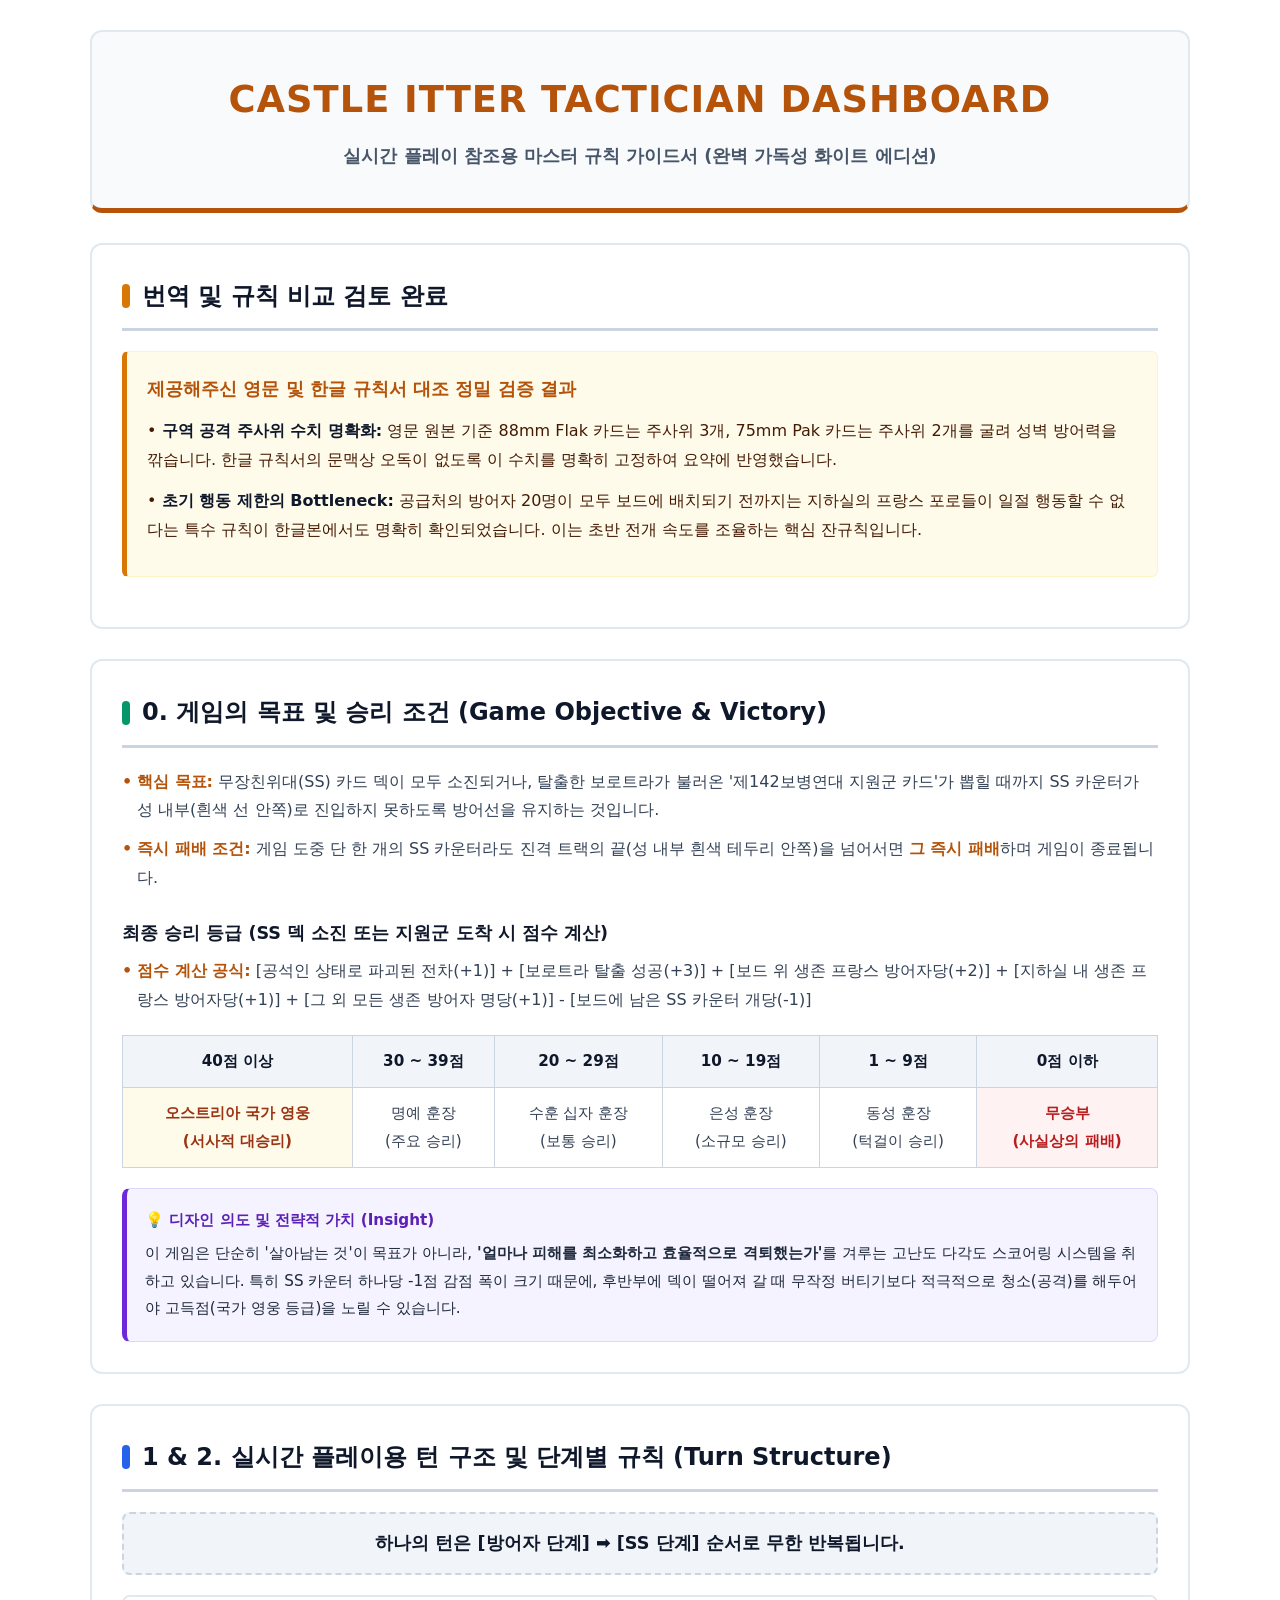
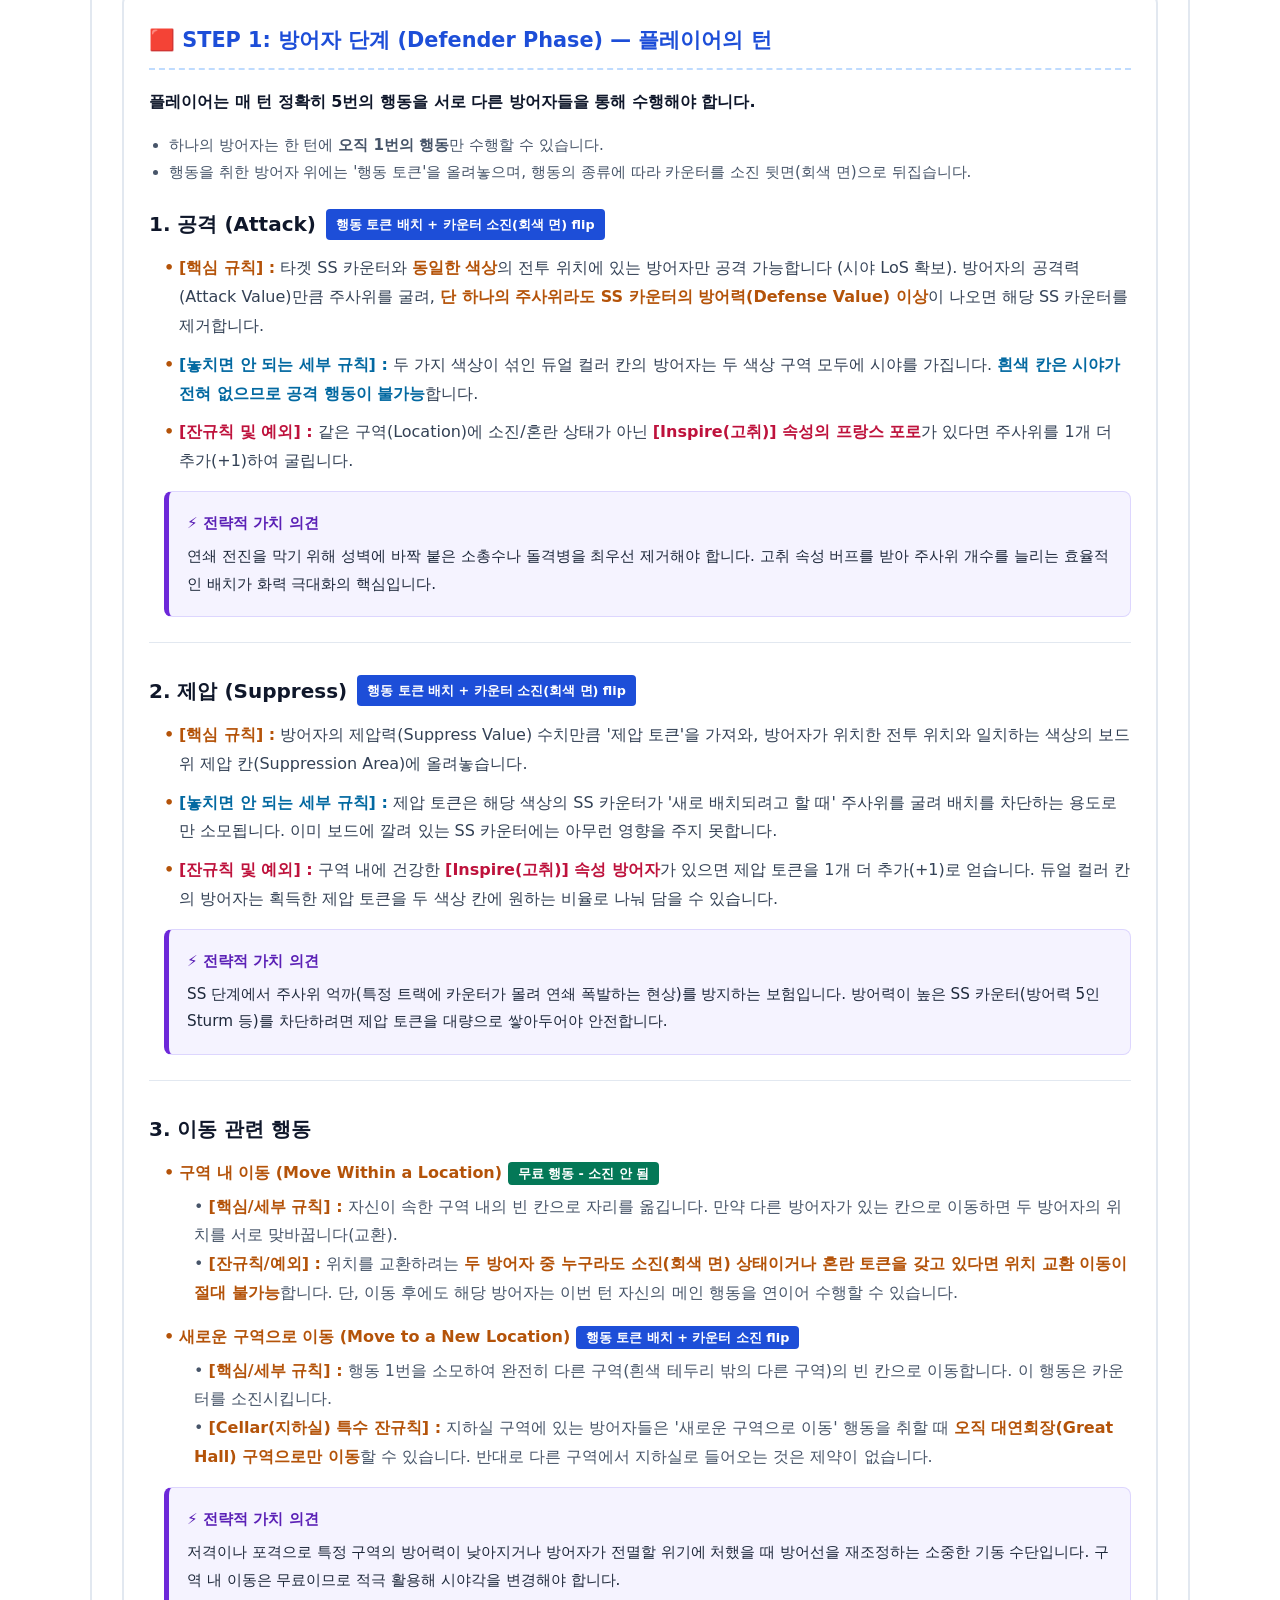
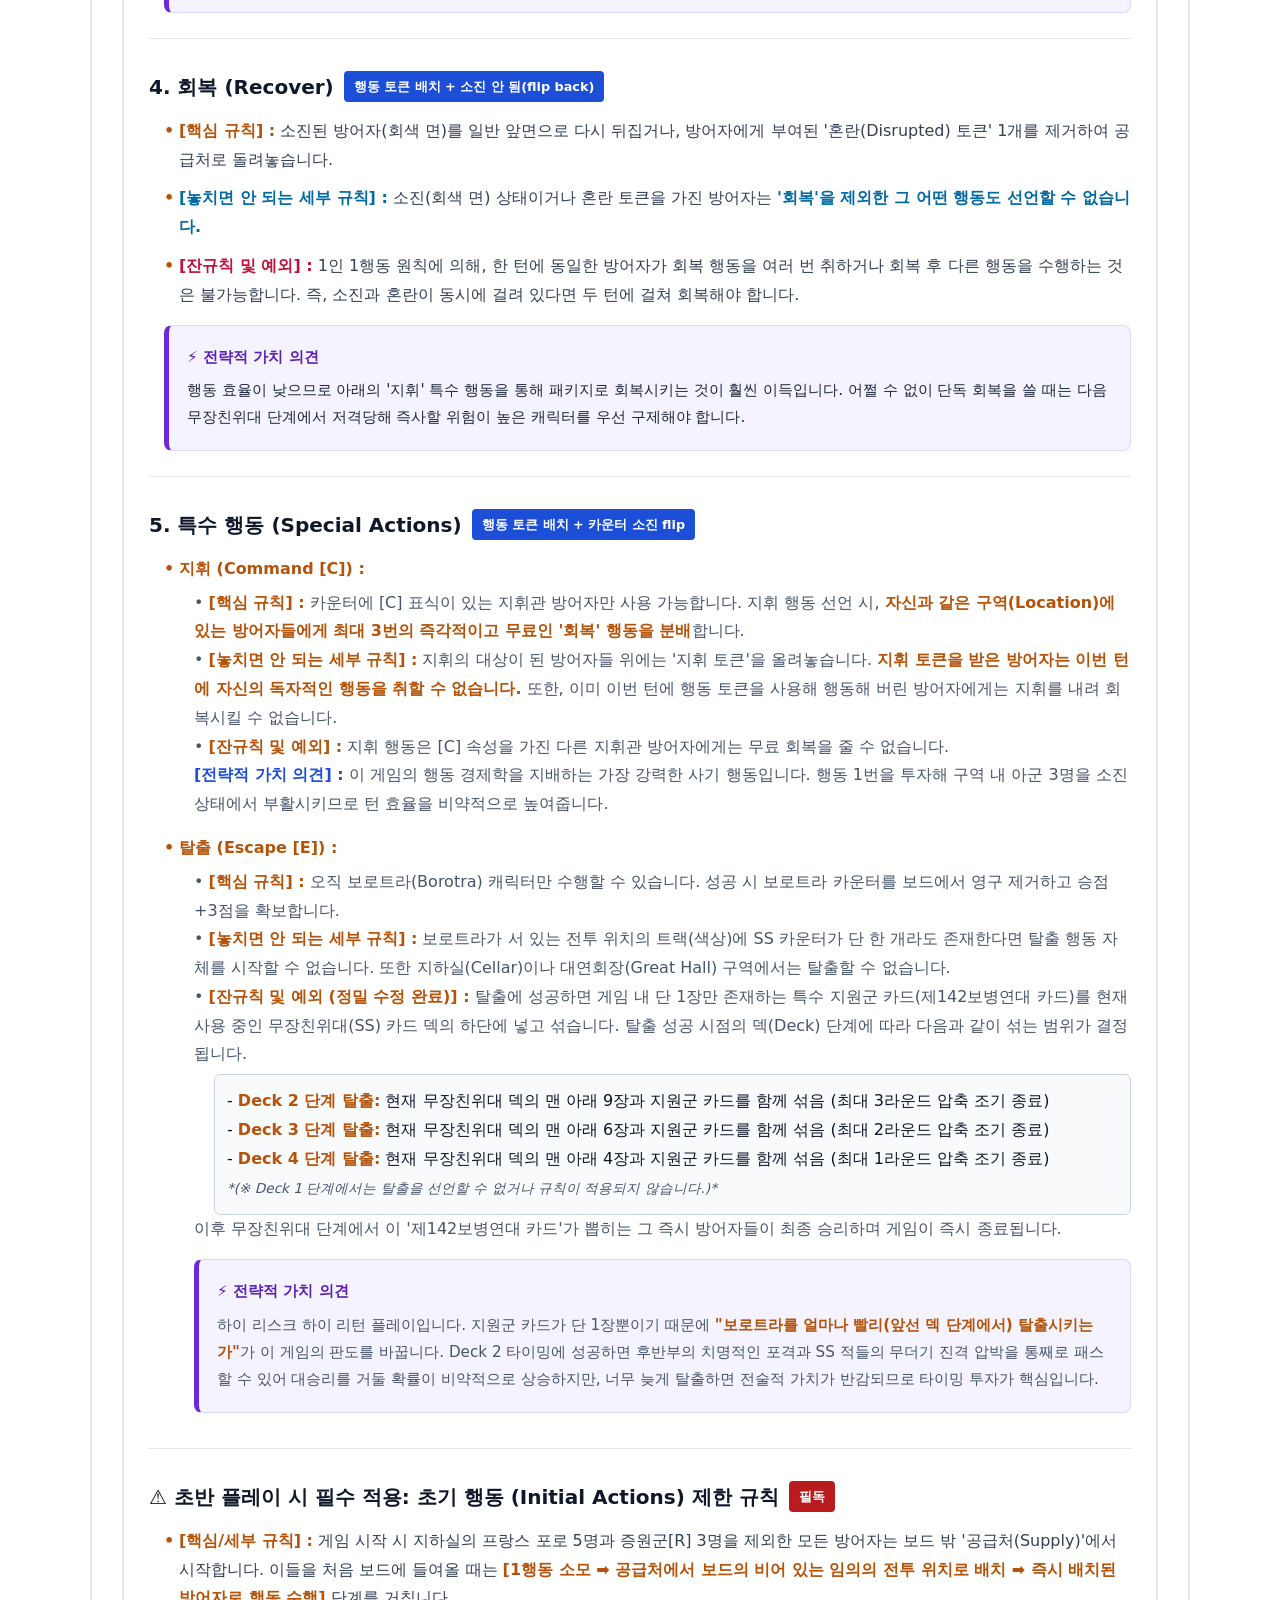
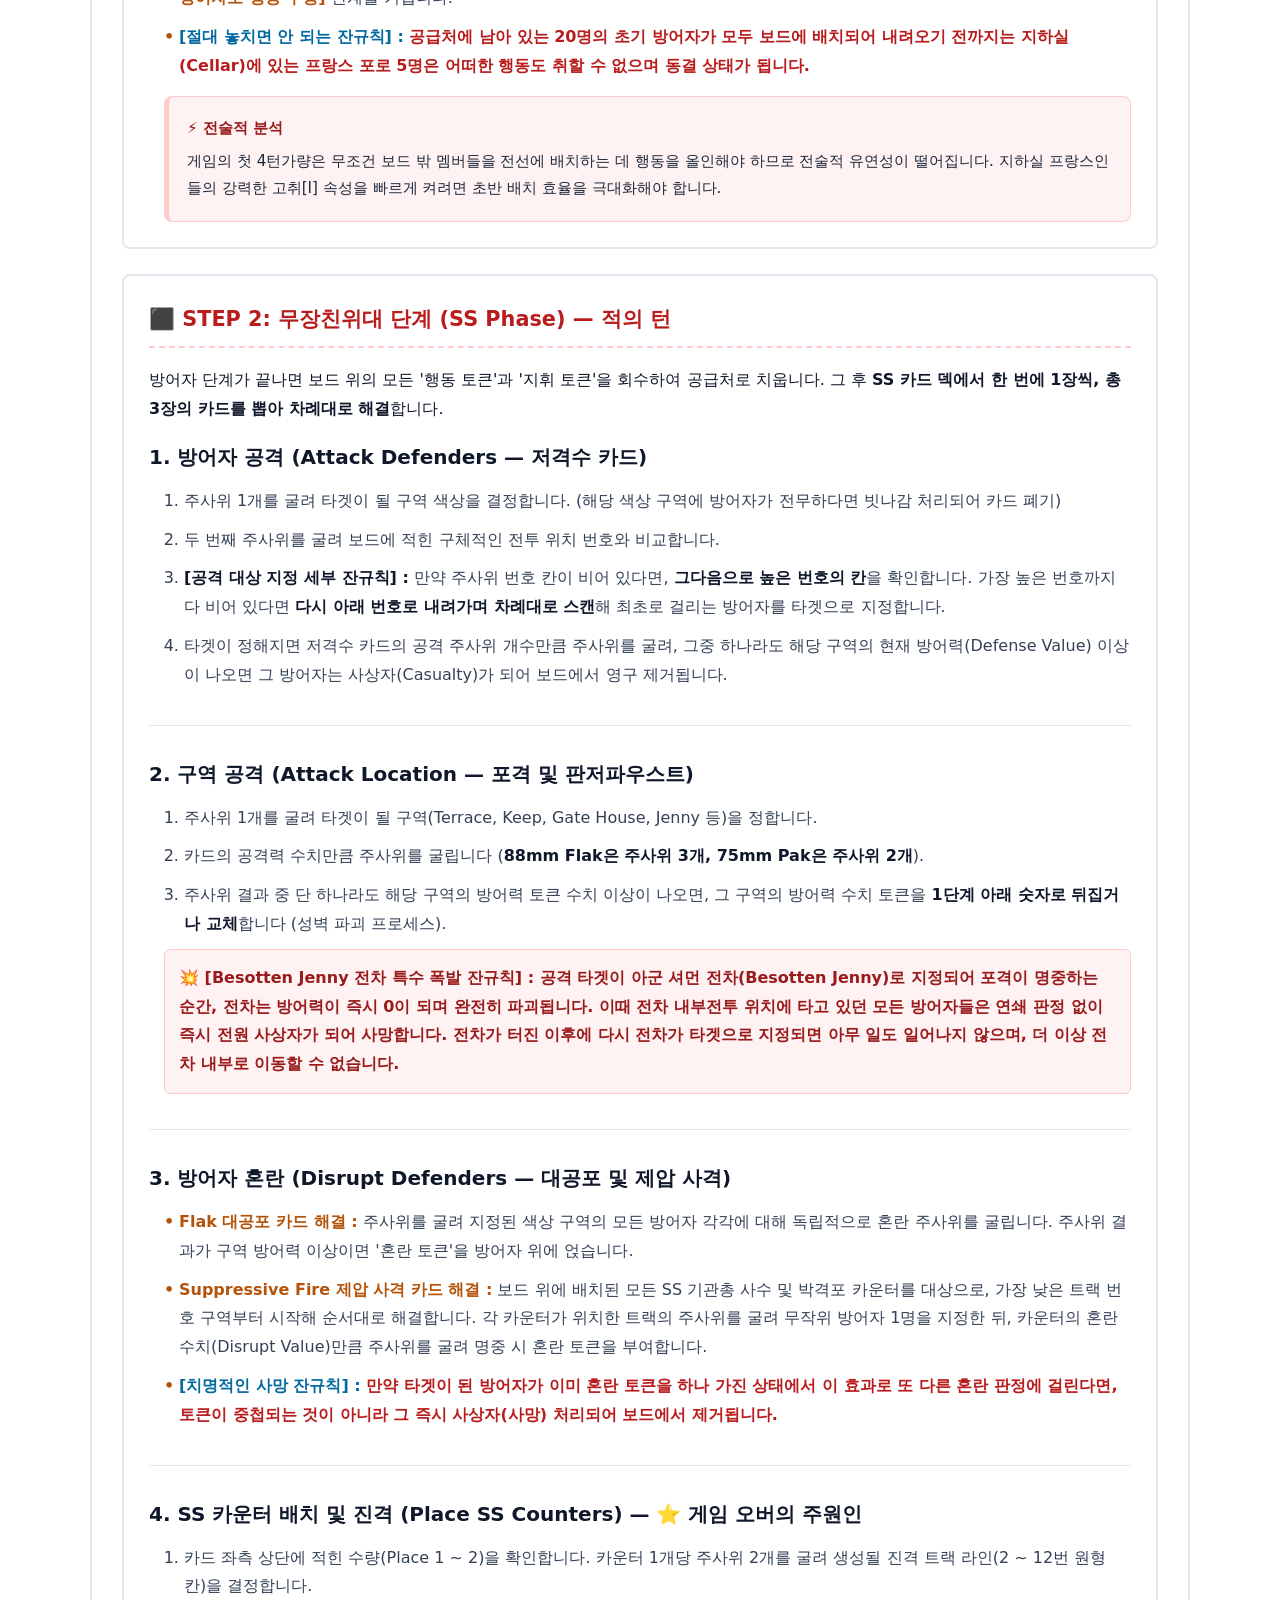
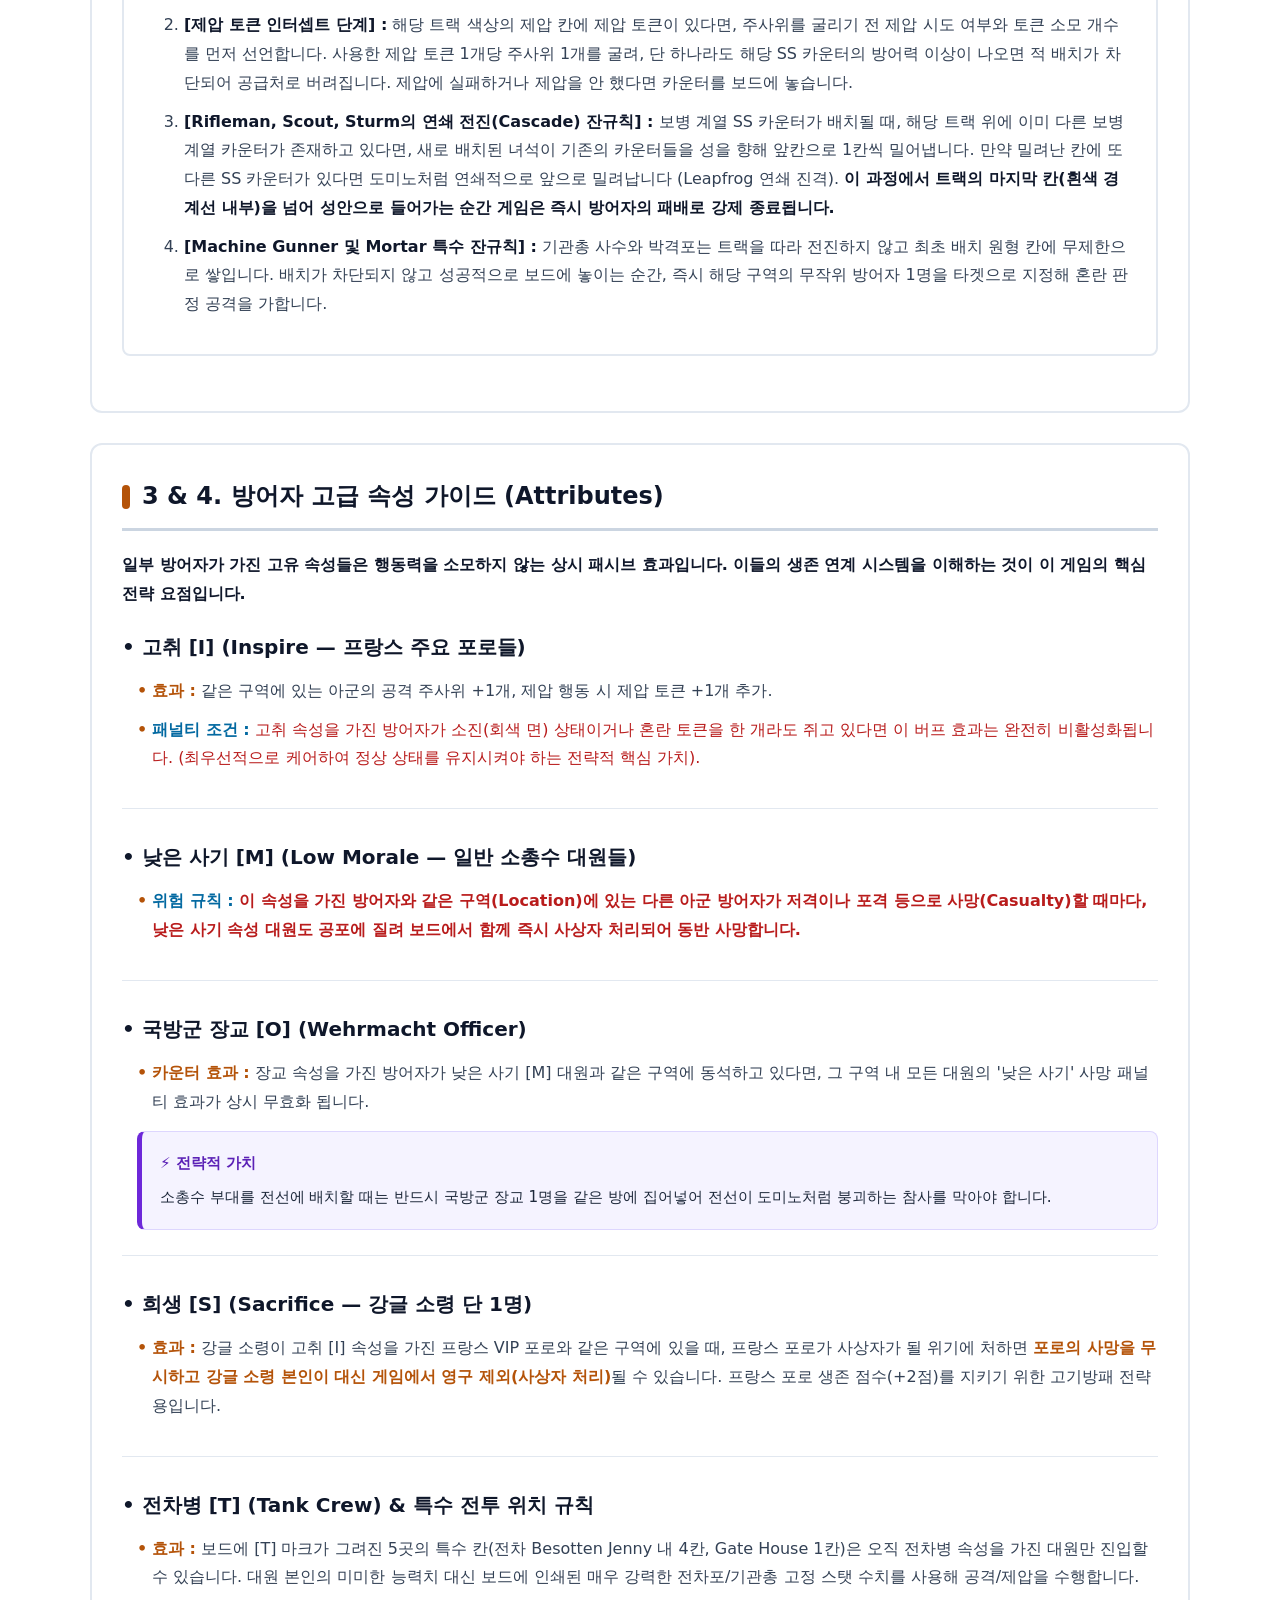
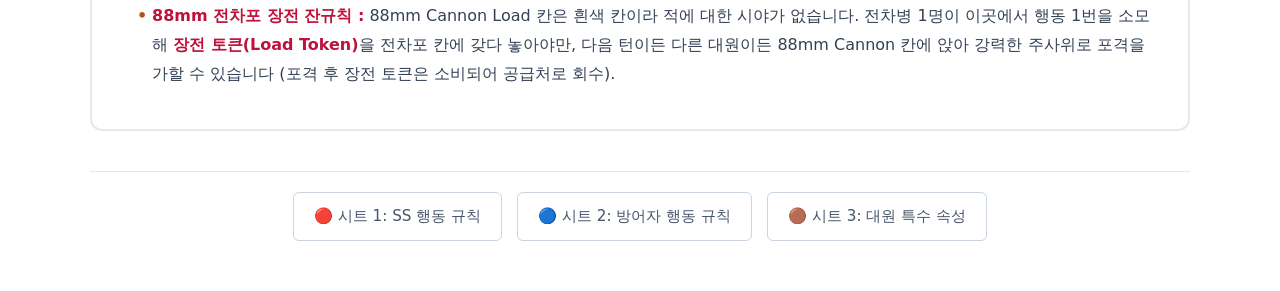
==== commit 2f249872: "Update index.html" ====
--- a/index.html
+++ b/index.html
@@ -261,6 +261,35 @@
 
         .order-list strong {
             color: #0f172a;
+        }
+    
+        /* 하단 전술 시트 바로가기 버튼 스타일 */
+        .nav-buttons {
+            display: flex;
+            justify-content: center;
+            gap: 15px;
+            margin-top: 40px;
+            padding: 20px 0;
+            border-top: 1px solid #e2e8f0;
+        }
+
+        .btn {
+            display: inline-block;
+            padding: 10px 20px;
+            background-color: #ffffff;
+            border: 1px solid #cbd5e1;
+            border-radius: 6px;
+            color: #475569;
+            text-decoration: none;
+            font-weight: 500;
+            font-size: 0.95rem;
+            transition: all 0.2s;
+        }
+
+        .btn:hover {
+            background-color: #f1f5f9;
+            border-color: #94a3b8;
+            color: #1e293b;
         }
     </style>
 </head>
@@ -551,7 +580,12 @@
         </ul>
     </div>
 
-</div>
-
-</body>
-</html>+
+        <!-- 하단 전술 시트 바로가기 링크바 -->
+        <div class="nav-buttons">
+            <a href="sheet1.html" class="btn">🔴 시트 1: SS 행동 규칙</a>
+            <a href="sheet2.html" class="btn">🔵 시트 2: 방어자 행동 규칙</a>
+            <a href="sheet3.html" class="btn">🟤 시트 3: 대원 특수 속성</a>
+        </div>
+    </div></body>
+</html>
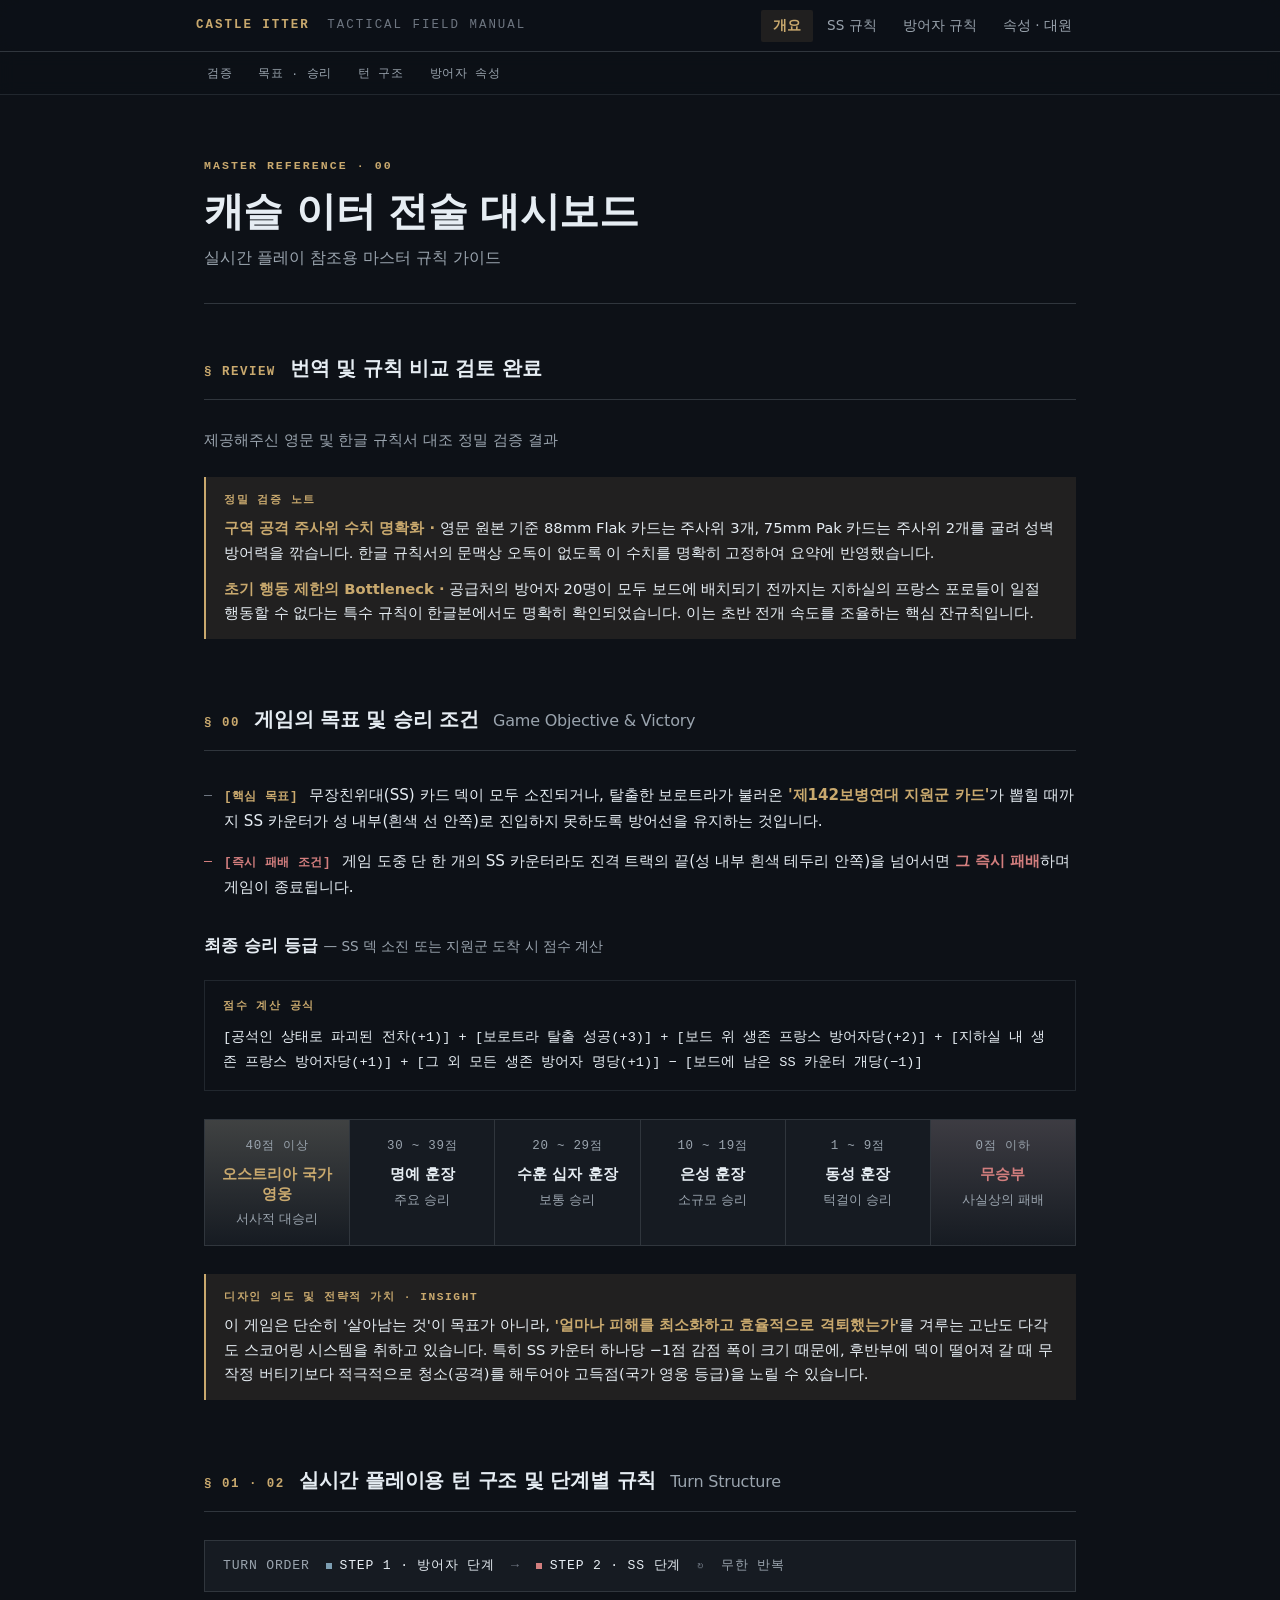
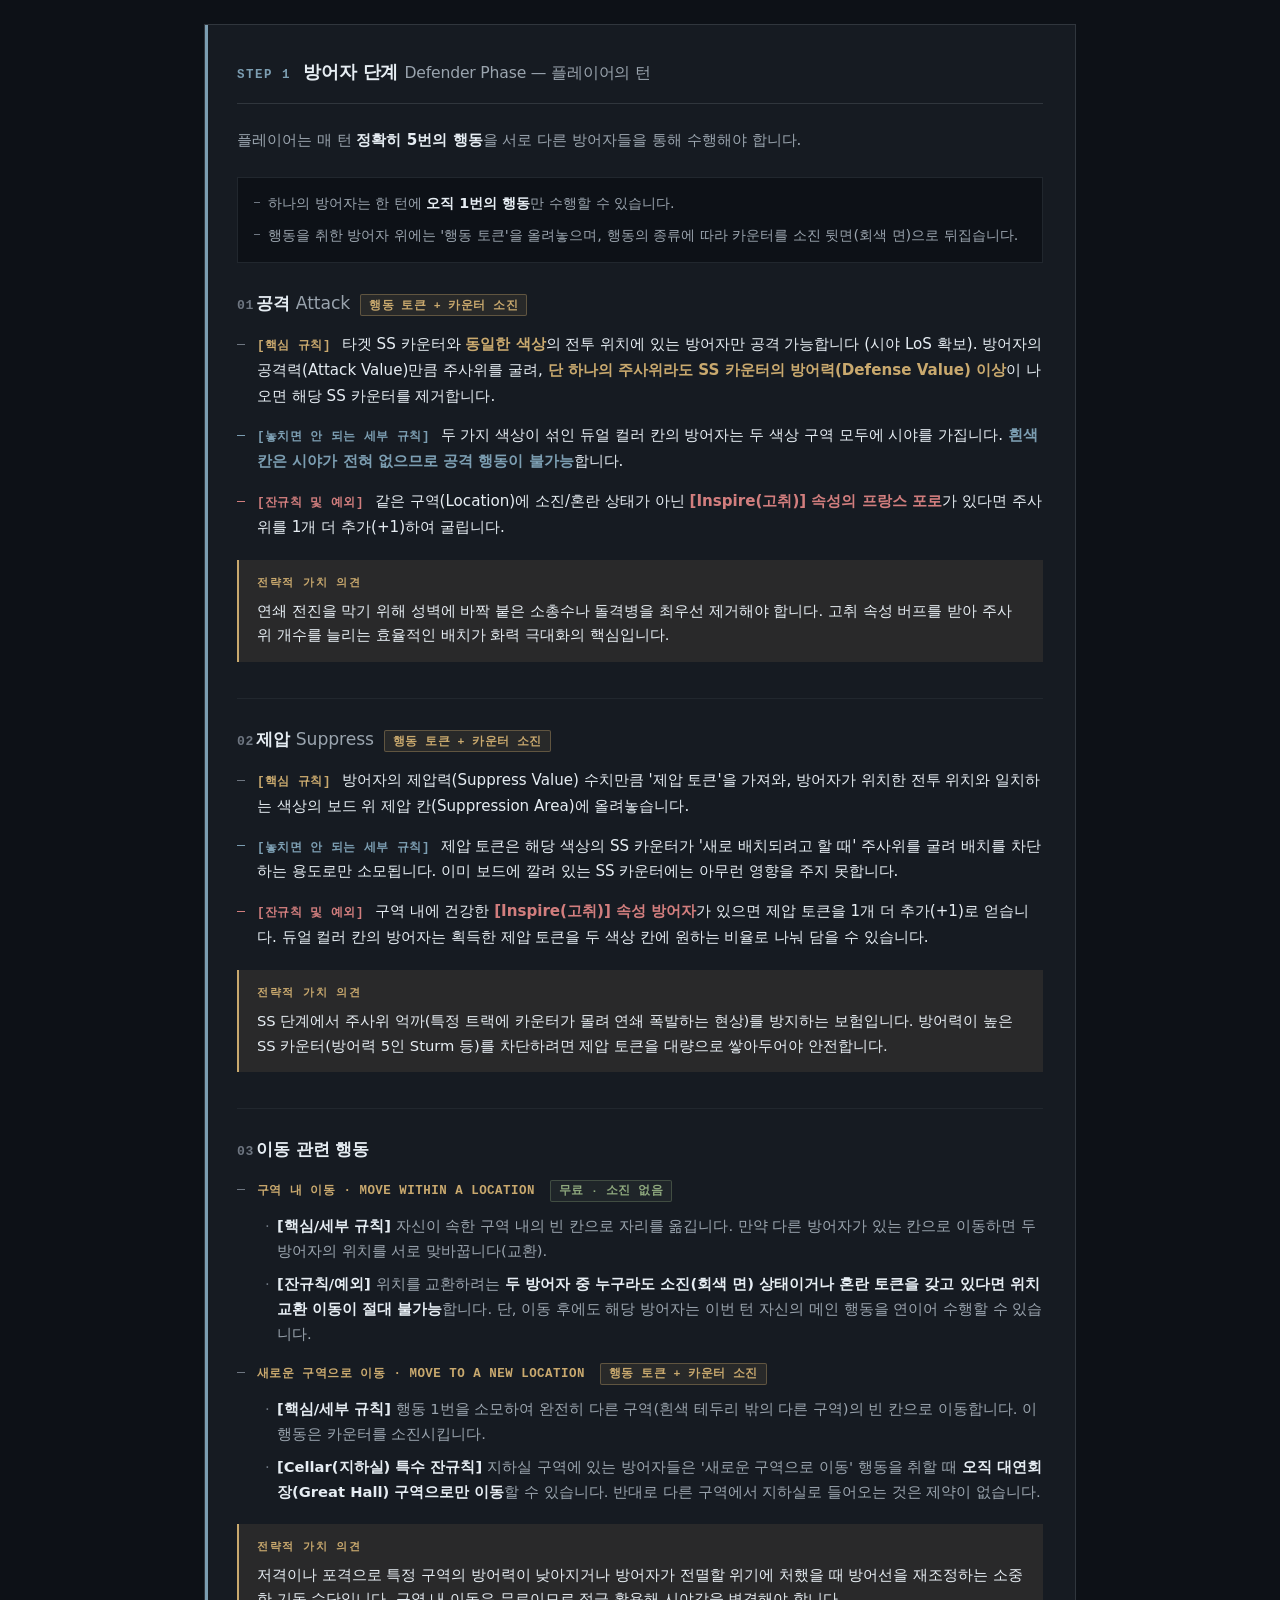
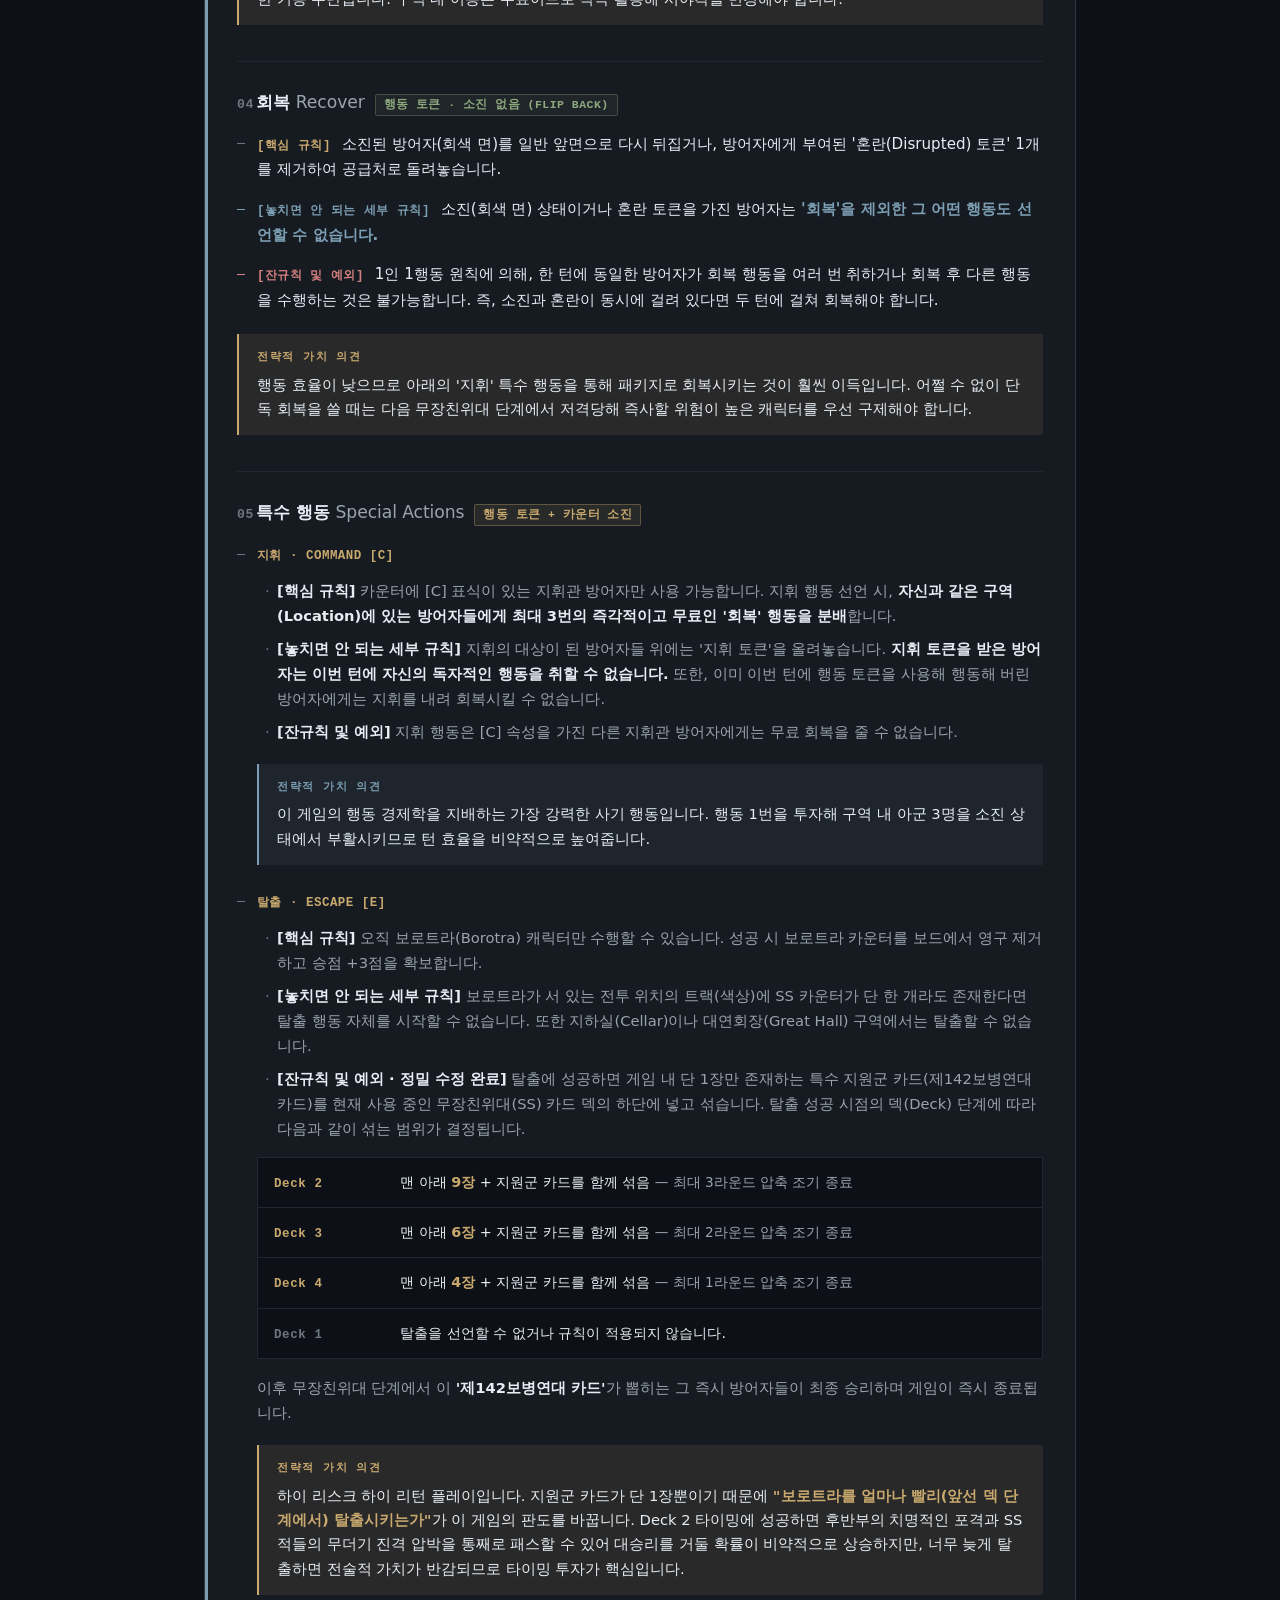
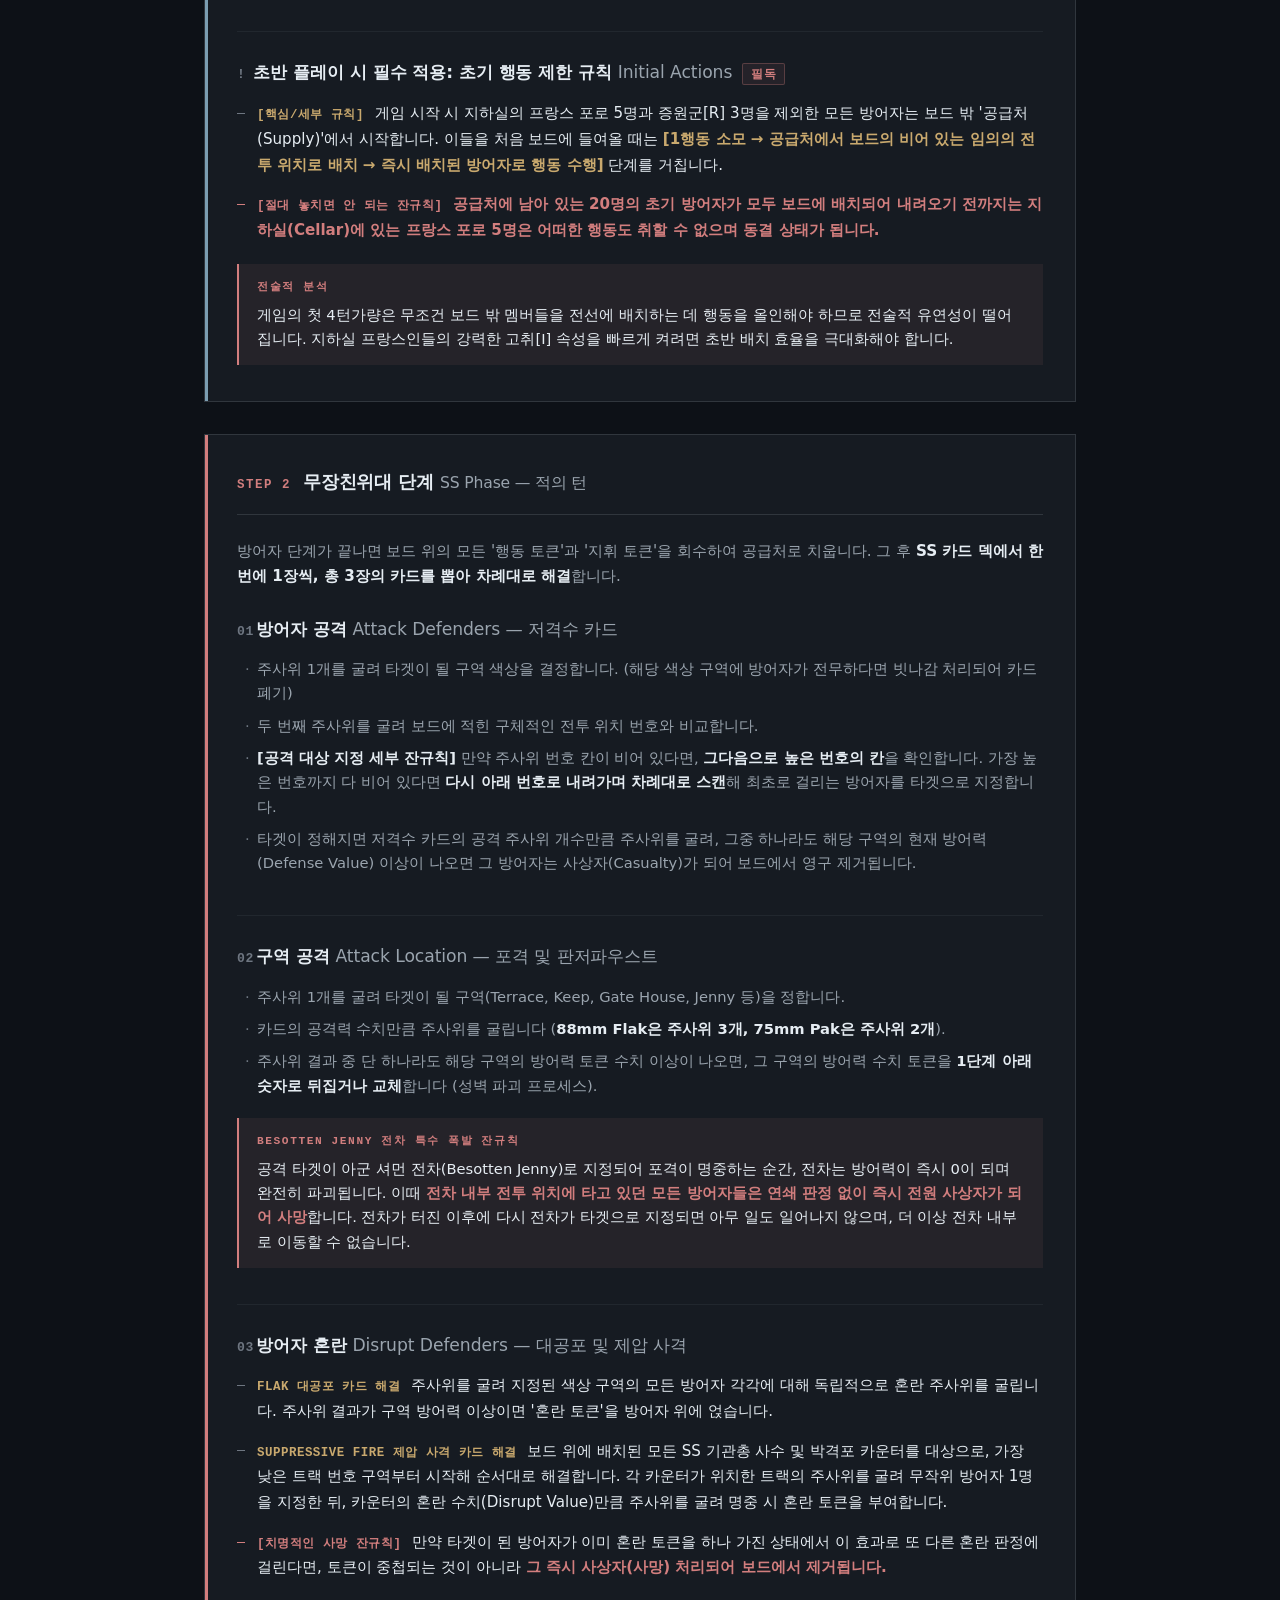
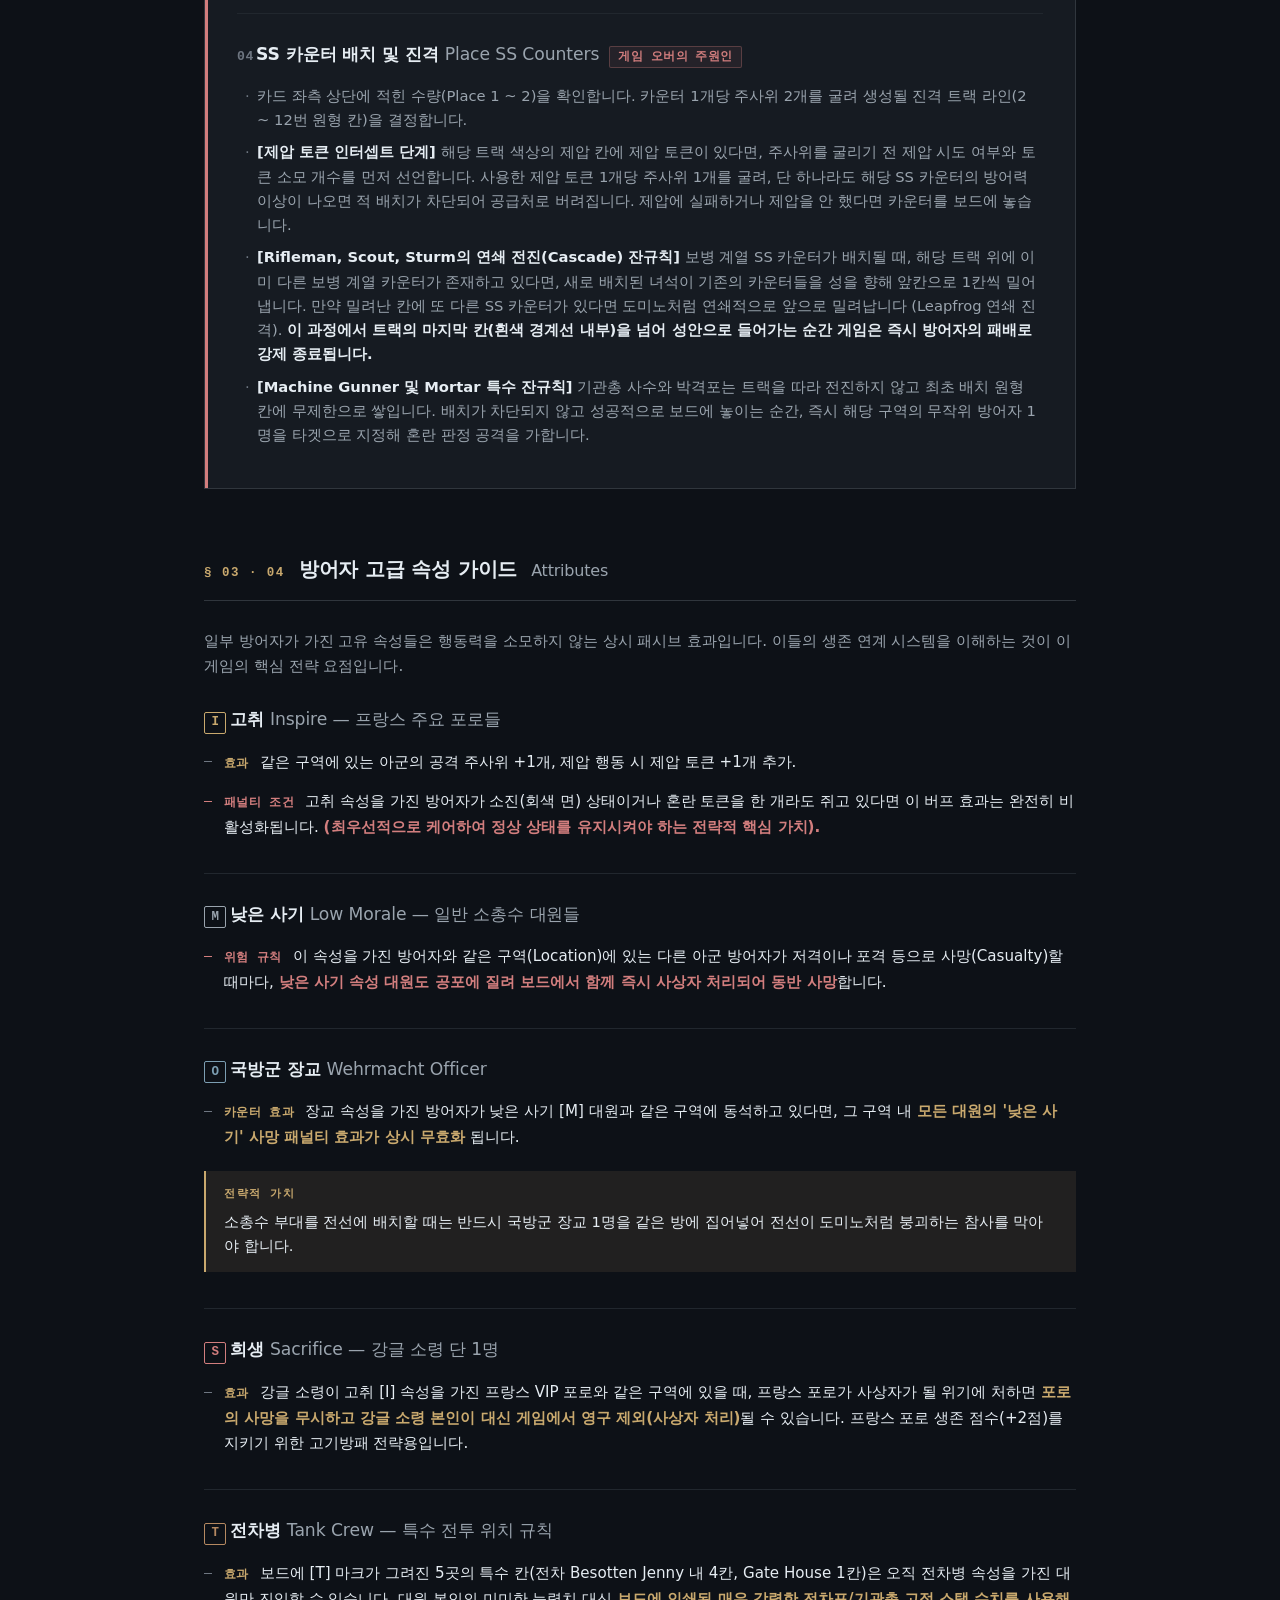
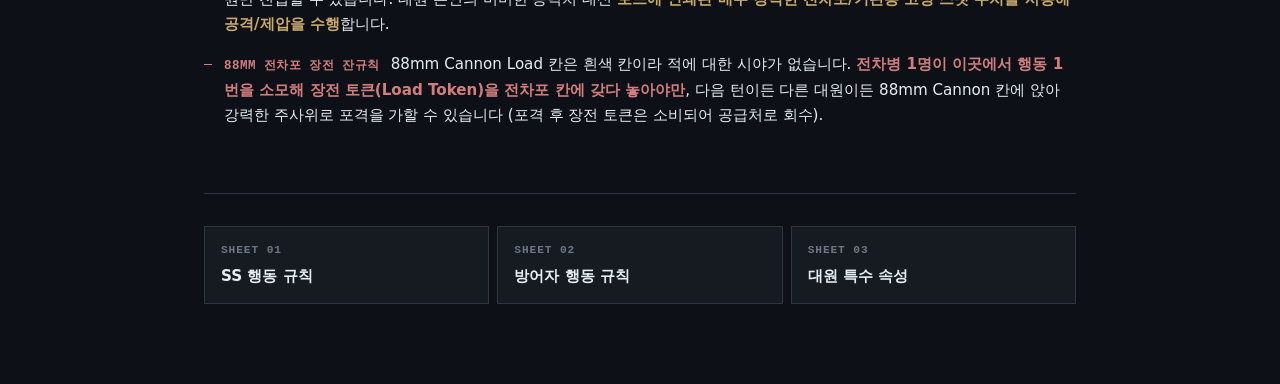
==== commit edb4a128: "index: 다크 + 군사 톤 디자인 시스템 도입, index.html 재작성 - styles.css 신규: 공유 디자인 시스템 (다크 + 카키 단일 액센트)   · 샤프한 모서리" ====
--- a/index.html
+++ b/index.html
@@ -3,589 +3,550 @@
 <head>
     <meta charset="UTF-8">
     <meta name="viewport" content="width=device-width, initial-scale=1.0">
-    <title>캐슬 이터 (Castle Itter) 전술 마스터 가이드 - 화이트 에디션</title>
-    <style>
-        * {
-            box-sizing: border-box;
-            margin: 0;
-            padding: 0;
-        }
-
-        body {
-            font-family: 'Pretendard', -apple-system, BlinkMacSystemFont, system-ui, Roboto, 'Malgun Gothic', sans-serif;
-            background-color: #ffffff;
-            color: #1e293b;
-            padding: 30px;
-            line-height: 1.8;
-        }
-
-        .container {
-            max-width: 1100px;
-            margin: 0 auto;
-        }
-
-        header {
-            text-align: center;
-            padding: 35px 20px;
-            background-color: #f8fafc;
-            border: 2px solid #e2e8f0;
-            border-bottom: 5px solid #b45309;
-            border-radius: 12px;
-            margin-bottom: 30px;
-        }
-
-        header h1 {
-            font-size: 2.3rem;
-            color: #b45309;
-            letter-spacing: 1px;
-            text-transform: uppercase;
-            margin-bottom: 8px;
-            font-weight: 800;
-        }
-
-        header p {
-            font-size: 1.1rem;
-            color: #475569;
-            font-weight: 600;
-        }
-
-        .section-block {
-            background-color: #ffffff;
-            border: 2px solid #e2e8f0;
-            border-radius: 12px;
-            padding: 30px;
-            margin-bottom: 30px;
-        }
-
-        .section-title {
-            font-size: 1.5rem;
-            color: #0f172a;
-            margin-bottom: 20px;
-            padding-bottom: 10px;
-            border-bottom: 3px solid #cbd5e1;
-            display: flex;
-            align-items: center;
-            font-weight: 700;
-        }
-
-        .section-title::before {
-            content: '';
-            display: inline-block;
-            width: 8px;
-            height: 24px;
-            margin-right: 12px;
-            border-radius: 4px;
-        }
-
-        .section-block:nth-of-type(1) .section-title::before { background-color: #d97706; }
-        .section-block:nth-of-type(2) .section-title::before { background-color: #059669; }
-        .section-block:nth-of-type(3) .section-title::before { background-color: #2563eb; }
-        .section-block:nth-of-type(4) .section-title::before { background-color: #b45309; }
-
-        .review-box {
-            background-color: #fffbeb;
-            border: 1px solid #fef3c7;
-            border-left: 5px solid #d97706;
-            padding: 20px;
-            border-radius: 6px;
-            margin-bottom: 20px;
-        }
-
-        .review-box h3 {
-            color: #b45309;
-            font-size: 1.15rem;
-            margin-bottom: 12px;
-            font-weight: 700;
-        }
-
-        .review-item {
-            margin-bottom: 12px;
-            color: #451a03;
-        }
-
-        .review-item strong {
-            color: #0f172a;
-        }
-
-        .rule-list {
-            list-style: none;
-        }
-
-        .rule-list > li {
-            margin-bottom: 30px;
-            padding-bottom: 25px;
-            border-bottom: 1px solid #e2e8f0;
-        }
-
-        .rule-list > li:last-child {
-            border-bottom: none;
-            margin-bottom: 0;
-            padding-bottom: 0;
-        }
-
-        .rule-list h3 {
-            font-size: 1.25rem;
-            color: #0f172a;
-            margin-bottom: 12px;
-            display: flex;
-            align-items: center;
-            flex-wrap: wrap;
-            gap: 10px;
-            font-weight: 700;
-        }
-
-        .sub-badge {
-            font-size: 0.8rem;
-            padding: 4px 10px;
-            border-radius: 4px;
-            font-weight: bold;
-            color: #ffffff;
-        }
-        .sub-badge.action { background-color: #1d4ed8; }
-        .sub-badge.free { background-color: #047857; }
-        .sub-badge.warning { background-color: #b91c1c; }
-
-        .sub-rules {
-            margin-left: 15px;
-            margin-top: 10px;
-        }
-
-        .sub-rule-item {
-            margin-bottom: 10px;
-            padding-left: 15px;
-            position: relative;
-            color: #334155;
-        }
-
-        .sub-rule-item::before {
-            content: '•';
-            position: absolute;
-            left: 0;
-            color: #b45309;
-            font-weight: bold;
-        }
-
-        .sub-rule-item strong {
-            color: #b45309;
-            font-weight: 700;
-        }
-        .sub-rule-item.detail strong { color: #0369a1; }
-        .sub-rule-item.exception strong { color: #be123c; }
-
-        .insight-box {
-            background-color: #f5f3ff;
-            border: 1px solid #ddd6fe;
-            border-left: 5px solid #6d28d9;
-            padding: 18px;
-            border-radius: 8px;
-            margin-top: 15px;
-            font-size: 0.95rem;
-        }
-
-        .insight-box span {
-            font-weight: bold;
-            color: #5b21b6;
-            display: block;
-            margin-bottom: 6px;
-        }
-
-        .score-table {
-            width: 100%;
-            border-collapse: collapse;
-            margin: 20px 0;
-            font-size: 0.95rem;
-        }
-
-        .score-table th, .score-table td {
-            border: 1px solid #cbd5e1;
-            padding: 12px;
-            text-align: center;
-        }
-
-        .score-table th {
-            background-color: #f1f5f9;
-            color: #0f172a;
-            font-weight: 700;
-        }
-
-        .score-table td {
-            color: #334155;
-            font-weight: 500;
-        }
-
-        .score-table tr:nth-child(even) {
-            background-color: #f8fafc;
-        }
-
-        .step-flow {
-            font-weight: bold;
-            color: #0f172a;
-            text-align: center;
-            background-color: #f1f5f9;
-            padding: 14px;
-            border-radius: 8px;
-            margin: 20px 0;
-            border: 2px dashed #cbd5e1;
-            font-size: 1.1rem;
-        }
-
-        .step-container {
-            margin-top: 20px;
-            background-color: #ffffff;
-            border: 2px solid #e2e8f0;
-            border-radius: 8px;
-            padding: 25px;
-            margin-bottom: 25px;
-        }
-
-        .step-header {
-            font-size: 1.3rem;
-            font-weight: bold;
-            margin-bottom: 18px;
-            padding-bottom: 8px;
-            border-bottom: 2px dashed #cbd5e1;
-        }
-
-        .step-header.defender { color: #1d4ed8; border-bottom-color: #bfdbfe; }
-        .step-header.ss { color: #b91c1c; border-bottom-color: #fecaca; }
-
-        .order-list {
-            margin-left: 20px;
-            margin-top: 10px;
-        }
-
-        .order-list li {
-            margin-bottom: 10px;
-            color: #334155;
-        }
-
-        .order-list strong {
-            color: #0f172a;
-        }
-    
-        /* 하단 전술 시트 바로가기 버튼 스타일 */
-        .nav-buttons {
-            display: flex;
-            justify-content: center;
-            gap: 15px;
-            margin-top: 40px;
-            padding: 20px 0;
-            border-top: 1px solid #e2e8f0;
-        }
-
-        .btn {
-            display: inline-block;
-            padding: 10px 20px;
-            background-color: #ffffff;
-            border: 1px solid #cbd5e1;
-            border-radius: 6px;
-            color: #475569;
-            text-decoration: none;
-            font-weight: 500;
-            font-size: 0.95rem;
-            transition: all 0.2s;
-        }
-
-        .btn:hover {
-            background-color: #f1f5f9;
-            border-color: #94a3b8;
-            color: #1e293b;
-        }
-    </style>
+    <title>캐슬 이터 (Castle Itter) 전술 마스터 가이드</title>
+    <link rel="stylesheet" href="styles.css">
 </head>
 <body>
 
-<div class="container">
-
-    <header>
-        <h1>Castle Itter Tactician Dashboard</h1>
-        <p>실시간 플레이 참조용 마스터 규칙 가이드서 (완벽 가독성 화이트 에디션)</p>
+<!-- ============================================================
+     Global Nav
+     ============================================================ -->
+<nav class="gnb" aria-label="전체 페이지 내비게이션">
+    <div class="gnb-inner">
+        <a href="index.html" class="gnb-brand">
+            CASTLE&nbsp;ITTER
+            <span class="gnb-brand-sub">TACTICAL FIELD MANUAL</span>
+        </a>
+        <ul class="gnb-nav">
+            <li><a href="index.html"  class="is-active">개요</a></li>
+            <li><a href="sheet1.html">SS 규칙</a></li>
+            <li><a href="sheet2.html">방어자 규칙</a></li>
+            <li><a href="sheet3.html">속성 · 대원</a></li>
+        </ul>
+    </div>
+</nav>
+
+<!-- ============================================================
+     In-page TOC
+     ============================================================ -->
+<div class="toc" aria-label="섹션 바로가기">
+    <div class="toc-inner">
+        <a href="#review">검증</a>
+        <a href="#objective">목표 · 승리</a>
+        <a href="#turn">턴 구조</a>
+        <a href="#attributes">방어자 속성</a>
+    </div>
+</div>
+
+<main>
+
+    <!-- =========================================================
+         Page header
+         ========================================================= -->
+    <header class="page-header">
+        <span class="page-eyebrow">Master Reference · 00</span>
+        <h1>캐슬 이터 전술 대시보드</h1>
+        <p class="lede">실시간 플레이 참조용 마스터 규칙 가이드</p>
     </header>
 
-    <div class="section-block">
-        <div class="section-title">번역 및 규칙 비교 검토 완료</div>
-        <div class="review-box">
-            <h3>제공해주신 영문 및 한글 규칙서 대조 정밀 검증 결과</h3>
-            <div class="review-item">
-                • <strong>구역 공격 주사위 수치 명확화:</strong> 영문 원본 기준 88mm Flak 카드는 주사위 3개, 75mm Pak 카드는 주사위 2개를 굴려 성벽 방어력을 깎습니다. 한글 규칙서의 문맥상 오독이 없도록 이 수치를 명확히 고정하여 요약에 반영했습니다.
-            </div>
-            <div class="review-item">
-                • <strong>초기 행동 제한의 Bottleneck:</strong> 공급처의 방어자 20명이 모두 보드에 배치되기 전까지는 지하실의 프랑스 포로들이 일절 행동할 수 없다는 특수 규칙이 한글본에서도 명확히 확인되었습니다. 이는 초반 전개 속도를 조율하는 핵심 잔규칙입니다.
-            </div>
+    <!-- =========================================================
+         00. 검증
+         ========================================================= -->
+    <section id="review" class="section">
+        <h2 class="section-title">
+            <span class="sec-no">§ Review</span>
+            번역 및 규칙 비교 검토 완료
+        </h2>
+
+        <p class="section-lede">제공해주신 영문 및 한글 규칙서 대조 정밀 검증 결과</p>
+
+        <div class="callout">
+            <span class="callout-label">정밀 검증 노트</span>
+            <p style="margin-bottom: 0.75rem;">
+                <strong>구역 공격 주사위 수치 명확화 ·</strong>
+                영문 원본 기준 88mm Flak 카드는 주사위 3개, 75mm Pak 카드는 주사위 2개를 굴려 성벽 방어력을 깎습니다. 한글 규칙서의 문맥상 오독이 없도록 이 수치를 명확히 고정하여 요약에 반영했습니다.
+            </p>
+            <p>
+                <strong>초기 행동 제한의 Bottleneck ·</strong>
+                공급처의 방어자 20명이 모두 보드에 배치되기 전까지는 지하실의 프랑스 포로들이 일절 행동할 수 없다는 특수 규칙이 한글본에서도 명확히 확인되었습니다. 이는 초반 전개 속도를 조율하는 핵심 잔규칙입니다.
+            </p>
         </div>
-    </div>
-
-    <div class="section-block">
-        <div class="section-title">0. 게임의 목표 및 승리 조건 (Game Objective & Victory)</div>
+    </section>
+
+    <!-- =========================================================
+         0. 목표 · 승리 조건
+         ========================================================= -->
+    <section id="objective" class="section">
+        <h2 class="section-title">
+            <span class="sec-no">§ 00</span>
+            게임의 목표 및 승리 조건 <span class="muted" style="font-size:0.8em; font-weight:400;">Game Objective &amp; Victory</span>
+        </h2>
+
         <ul class="rule-list">
-            <li>
-                <div class="sub-rule-item"><strong>핵심 목표:</strong> 무장친위대(SS) 카드 덱이 모두 소진되거나, 탈출한 보로트라가 불러온 '제142보병연대 지원군 카드'가 뽑힐 때까지 SS 카운터가 성 내부(흰색 선 안쪽)로 진입하지 못하도록 방어선을 유지하는 것입니다.</div>
-                <div class="sub-rule-item"><strong>즉시 패배 조건:</strong> 게임 도중 단 한 개의 SS 카운터라도 진격 트랙의 끝(성 내부 흰색 테두리 안쪽)을 넘어서면 <strong>그 즉시 패배</strong>하며 게임이 종료됩니다.</div>
-                
-                <div style="margin-top: 25px; font-weight: bold; color: #0f172a; font-size: 1.1rem;">최종 승리 등급 (SS 덱 소진 또는 지원군 도착 시 점수 계산)</div>
-                <div class="sub-rule-item" style="margin-top: 8px;"><strong>점수 계산 공식:</strong> [공석인 상태로 파괴된 전차(+1)] + [보로트라 탈출 성공(+3)] + [보드 위 생존 프랑스 방어자당(+2)] + [지하실 내 생존 프랑스 방어자당(+1)] + [그 외 모든 생존 방어자 명당(+1)] - [보드에 남은 SS 카운터 개당(-1)]</div>
-                
-                <table class="score-table">
-                    <thead>
-                        <tr>
-                            <th>40점 이상</th>
-                            <th>30 ~ 39점</th>
-                            <th>20 ~ 29점</th>
-                            <th>10 ~ 19점</th>
-                            <th>1 ~ 9점</th>
-                            <th>0점 이하</th>
-                        </tr>
-                    </thead>
-                    <tbody>
-                        <tr>
-                            <td style="color: #9a3412; font-weight: bold; background-color: #fffbeb;">오스트리아 국가 영웅<br>(서사적 대승리)</td>
-                            <td>명예 훈장<br>(주요 승리)</td>
-                            <td>수훈 십자 훈장<br>(보통 승리)</td>
-                            <td>은성 훈장<br>(소규모 승리)</td>
-                            <td>동성 훈장<br>(턱걸이 승리)</td>
-                            <td style="color: #b91c1c; font-weight: bold; background-color: #fef2f2;">무승부<br>(사실상의 패배)</td>
-                        </tr>
-                    </tbody>
-                </table>
-
-                <div class="insight-box">
-                    <span>💡 디자인 의도 및 전략적 가치 (Insight)</span>
-                    이 게임은 단순히 '살아남는 것'이 목표가 아니라, <strong>'얼마나 피해를 최소화하고 효율적으로 격퇴했는가'</strong>를 겨루는 고난도 다각도 스코어링 시스템을 취하고 있습니다. 특히 SS 카운터 하나당 -1점 감점 폭이 크기 때문에, 후반부에 덱이 떨어져 갈 때 무작정 버티기보다 적극적으로 청소(공격)를 해두어야 고득점(국가 영웅 등급)을 노릴 수 있습니다.
+            <li class="rule">
+                <div class="rule-item">
+                    <span class="tag">[핵심 목표]</span>
+                    무장친위대(SS) 카드 덱이 모두 소진되거나, 탈출한 보로트라가 불러온 <strong>'제142보병연대 지원군 카드'</strong>가 뽑힐 때까지 SS 카운터가 성 내부(흰색 선 안쪽)로 진입하지 못하도록 방어선을 유지하는 것입니다.
+                </div>
+                <div class="rule-item is-exception">
+                    <span class="tag">[즉시 패배 조건]</span>
+                    게임 도중 단 한 개의 SS 카운터라도 진격 트랙의 끝(성 내부 흰색 테두리 안쪽)을 넘어서면 <strong>그 즉시 패배</strong>하며 게임이 종료됩니다.
+                </div>
+
+                <h3 style="font-size:1.05rem; font-weight:600; margin-top:2rem; margin-bottom:0.75rem;">
+                    최종 승리 등급
+                    <span class="muted" style="font-weight:400; font-size:0.85rem;">— SS 덱 소진 또는 지원군 도착 시 점수 계산</span>
+                </h3>
+
+                <div class="formula">
+                    <span class="formula-label">점수 계산 공식</span>
+                    <code>
+                        [공석인 상태로 파괴된 전차(+1)]
+                        + [보로트라 탈출 성공(+3)]
+                        + [보드 위 생존 프랑스 방어자당(+2)]
+                        + [지하실 내 생존 프랑스 방어자당(+1)]
+                        + [그 외 모든 생존 방어자 명당(+1)]
+                        − [보드에 남은 SS 카운터 개당(−1)]
+                    </code>
+                </div>
+
+                <div class="score-grid" role="table" aria-label="최종 승리 등급표">
+                    <div class="score-cell is-top">
+                        <span class="range">40점 이상</span>
+                        <span class="grade">오스트리아 국가 영웅</span>
+                        <span class="sub">서사적 대승리</span>
+                    </div>
+                    <div class="score-cell">
+                        <span class="range">30 ~ 39점</span>
+                        <span class="grade">명예 훈장</span>
+                        <span class="sub">주요 승리</span>
+                    </div>
+                    <div class="score-cell">
+                        <span class="range">20 ~ 29점</span>
+                        <span class="grade">수훈 십자 훈장</span>
+                        <span class="sub">보통 승리</span>
+                    </div>
+                    <div class="score-cell">
+                        <span class="range">10 ~ 19점</span>
+                        <span class="grade">은성 훈장</span>
+                        <span class="sub">소규모 승리</span>
+                    </div>
+                    <div class="score-cell">
+                        <span class="range">1 ~ 9점</span>
+                        <span class="grade">동성 훈장</span>
+                        <span class="sub">턱걸이 승리</span>
+                    </div>
+                    <div class="score-cell is-bottom">
+                        <span class="range">0점 이하</span>
+                        <span class="grade">무승부</span>
+                        <span class="sub">사실상의 패배</span>
+                    </div>
+                </div>
+
+                <div class="callout">
+                    <span class="callout-label">디자인 의도 및 전략적 가치 · Insight</span>
+                    이 게임은 단순히 '살아남는 것'이 목표가 아니라, <strong>'얼마나 피해를 최소화하고 효율적으로 격퇴했는가'</strong>를 겨루는 고난도 다각도 스코어링 시스템을 취하고 있습니다. 특히 SS 카운터 하나당 −1점 감점 폭이 크기 때문에, 후반부에 덱이 떨어져 갈 때 무작정 버티기보다 적극적으로 청소(공격)를 해두어야 고득점(국가 영웅 등급)을 노릴 수 있습니다.
                 </div>
             </li>
         </ul>
-    </div>
-
-    <div class="section-block">
-        <div class="section-title">1 & 2. 실시간 플레이용 턴 구조 및 단계별 규칙 (Turn Structure)</div>
-        <div class="step-flow">하나의 턴은 [방어자 단계] ➡️ [SS 단계] 순서로 무한 반복됩니다.</div>
-
-        <div class="step-container">
-            <div class="step-header defender">🟥 STEP 1: 방어자 단계 (Defender Phase) — 플레이어의 턴</div>
-            <p style="margin-bottom: 15px; color: #0f172a; font-weight: bold;">플레이어는 매 턴 <strong>정확히 5번의 행동</strong>을 서로 다른 방어자들을 통해 수행해야 합니다.</p>
-            <ul style="margin-left: 20px; margin-bottom: 20px; color: #475569; font-size: 0.95rem;">
+    </section>
+
+    <!-- =========================================================
+         1 & 2. 턴 구조
+         ========================================================= -->
+    <section id="turn" class="section">
+        <h2 class="section-title">
+            <span class="sec-no">§ 01 · 02</span>
+            실시간 플레이용 턴 구조 및 단계별 규칙 <span class="muted" style="font-size:0.8em; font-weight:400;">Turn Structure</span>
+        </h2>
+
+        <div class="flow" aria-label="턴 흐름">
+            <span>TURN ORDER</span>
+            <span class="flow-step is-defender"><span class="dot"></span>STEP 1 · 방어자 단계</span>
+            <span class="flow-arrow">→</span>
+            <span class="flow-step is-ss"><span class="dot"></span>STEP 2 · SS 단계</span>
+            <span class="flow-arrow">↻</span>
+            <span>무한 반복</span>
+        </div>
+
+        <!-- ===== STEP 1 ===== -->
+        <article class="phase is-defender">
+            <header class="phase-head">
+                <span class="phase-step">STEP 1</span>
+                <h2>방어자 단계 <span class="muted" style="font-weight:400; font-size:0.85em;">Defender Phase — 플레이어의 턴</span></h2>
+            </header>
+
+            <p class="phase-lede">
+                플레이어는 매 턴 <strong style="color:var(--text);">정확히 5번의 행동</strong>을 서로 다른 방어자들을 통해 수행해야 합니다.
+            </p>
+
+            <ul class="phase-meta">
                 <li>하나의 방어자는 한 턴에 <strong>오직 1번의 행동</strong>만 수행할 수 있습니다.</li>
                 <li>행동을 취한 방어자 위에는 '행동 토큰'을 올려놓으며, 행동의 종류에 따라 카운터를 소진 뒷면(회색 면)으로 뒤집습니다.</li>
             </ul>
 
             <ul class="rule-list">
-                <li>
-                    <h3>1. 공격 (Attack) <span class="sub-badge action">행동 토큰 배치 + 카운터 소진(회색 면) flip</span></h3>
-                    <div class="sub-rules">
-                        <div class="sub-rule-item"><strong>[핵심 규칙] :</strong> 타겟 SS 카운터와 <strong>동일한 색상</strong>의 전투 위치에 있는 방어자만 공격 가능합니다 (시야 LoS 확보). 방어자의 공격력(Attack Value)만큼 주사위를 굴려, <strong>단 하나의 주사위라도 SS 카운터의 방어력(Defense Value) 이상</strong>이 나오면 해당 SS 카운터를 제거합니다.</div>
-                        <div class="sub-rule-item detail"><strong>[놓치면 안 되는 세부 규칙] :</strong> 두 가지 색상이 섞인 듀얼 컬러 칸의 방어자는 두 색상 구역 모두에 시야를 가집니다. <strong>흰색 칸은 시야가 전혀 없으므로 공격 행동이 불가능</strong>합니다.</div>
-                        <div class="sub-rule-item exception"><strong>[잔규칙 및 예외] :</strong> 같은 구역(Location)에 소진/혼란 상태가 아닌 <strong>[Inspire(고취)] 속성의 프랑스 포로</strong>가 있다면 주사위를 1개 더 추가(+1)하여 굴립니다.</div>
-                        <div class="insight-box">
-                            <span>⚡ 전략적 가치 의견</span>
-                            연쇄 전진을 막기 위해 성벽에 바짝 붙은 소총수나 돌격병을 최우선 제거해야 합니다. 고취 속성 버프를 받아 주사위 개수를 늘리는 효율적인 배치가 화력 극대화의 핵심입니다.
+                <!-- 1. 공격 -->
+                <li class="rule">
+                    <div class="rule-head">
+                        <h3><span class="rule-no">01</span>공격 <span class="muted" style="font-weight:400;">Attack</span></h3>
+                        <span class="badge is-action">행동 토큰 + 카운터 소진</span>
+                    </div>
+                    <div class="rule-item">
+                        <span class="tag">[핵심 규칙]</span>
+                        타겟 SS 카운터와 <strong>동일한 색상</strong>의 전투 위치에 있는 방어자만 공격 가능합니다 (시야 LoS 확보). 방어자의 공격력(Attack Value)만큼 주사위를 굴려, <strong>단 하나의 주사위라도 SS 카운터의 방어력(Defense Value) 이상</strong>이 나오면 해당 SS 카운터를 제거합니다.
+                    </div>
+                    <div class="rule-item is-detail">
+                        <span class="tag">[놓치면 안 되는 세부 규칙]</span>
+                        두 가지 색상이 섞인 듀얼 컬러 칸의 방어자는 두 색상 구역 모두에 시야를 가집니다. <strong>흰색 칸은 시야가 전혀 없으므로 공격 행동이 불가능</strong>합니다.
+                    </div>
+                    <div class="rule-item is-exception">
+                        <span class="tag">[잔규칙 및 예외]</span>
+                        같은 구역(Location)에 소진/혼란 상태가 아닌 <strong>[Inspire(고취)] 속성의 프랑스 포로</strong>가 있다면 주사위를 1개 더 추가(+1)하여 굴립니다.
+                    </div>
+                    <div class="callout">
+                        <span class="callout-label">전략적 가치 의견</span>
+                        연쇄 전진을 막기 위해 성벽에 바짝 붙은 소총수나 돌격병을 최우선 제거해야 합니다. 고취 속성 버프를 받아 주사위 개수를 늘리는 효율적인 배치가 화력 극대화의 핵심입니다.
+                    </div>
+                </li>
+
+                <!-- 2. 제압 -->
+                <li class="rule">
+                    <div class="rule-head">
+                        <h3><span class="rule-no">02</span>제압 <span class="muted" style="font-weight:400;">Suppress</span></h3>
+                        <span class="badge is-action">행동 토큰 + 카운터 소진</span>
+                    </div>
+                    <div class="rule-item">
+                        <span class="tag">[핵심 규칙]</span>
+                        방어자의 제압력(Suppress Value) 수치만큼 '제압 토큰'을 가져와, 방어자가 위치한 전투 위치와 일치하는 색상의 보드 위 제압 칸(Suppression Area)에 올려놓습니다.
+                    </div>
+                    <div class="rule-item is-detail">
+                        <span class="tag">[놓치면 안 되는 세부 규칙]</span>
+                        제압 토큰은 해당 색상의 SS 카운터가 '새로 배치되려고 할 때' 주사위를 굴려 배치를 차단하는 용도로만 소모됩니다. 이미 보드에 깔려 있는 SS 카운터에는 아무런 영향을 주지 못합니다.
+                    </div>
+                    <div class="rule-item is-exception">
+                        <span class="tag">[잔규칙 및 예외]</span>
+                        구역 내에 건강한 <strong>[Inspire(고취)] 속성 방어자</strong>가 있으면 제압 토큰을 1개 더 추가(+1)로 얻습니다. 듀얼 컬러 칸의 방어자는 획득한 제압 토큰을 두 색상 칸에 원하는 비율로 나눠 담을 수 있습니다.
+                    </div>
+                    <div class="callout">
+                        <span class="callout-label">전략적 가치 의견</span>
+                        SS 단계에서 주사위 억까(특정 트랙에 카운터가 몰려 연쇄 폭발하는 현상)를 방지하는 보험입니다. 방어력이 높은 SS 카운터(방어력 5인 Sturm 등)를 차단하려면 제압 토큰을 대량으로 쌓아두어야 안전합니다.
+                    </div>
+                </li>
+
+                <!-- 3. 이동 -->
+                <li class="rule">
+                    <div class="rule-head">
+                        <h3><span class="rule-no">03</span>이동 관련 행동</h3>
+                    </div>
+
+                    <div class="rule-item">
+                        <span class="tag">구역 내 이동 · Move Within a Location</span>
+                        <span class="badge is-free" style="margin-left:0.25rem;">무료 · 소진 없음</span>
+                        <ul class="rule-sub">
+                            <li><strong>[핵심/세부 규칙]</strong> 자신이 속한 구역 내의 빈 칸으로 자리를 옮깁니다. 만약 다른 방어자가 있는 칸으로 이동하면 두 방어자의 위치를 서로 맞바꿉니다(교환).</li>
+                            <li><strong>[잔규칙/예외]</strong> 위치를 교환하려는 <strong>두 방어자 중 누구라도 소진(회색 면) 상태이거나 혼란 토큰을 갖고 있다면 위치 교환 이동이 절대 불가능</strong>합니다. 단, 이동 후에도 해당 방어자는 이번 턴 자신의 메인 행동을 연이어 수행할 수 있습니다.</li>
+                        </ul>
+                    </div>
+
+                    <div class="rule-item">
+                        <span class="tag">새로운 구역으로 이동 · Move to a New Location</span>
+                        <span class="badge is-action" style="margin-left:0.25rem;">행동 토큰 + 카운터 소진</span>
+                        <ul class="rule-sub">
+                            <li><strong>[핵심/세부 규칙]</strong> 행동 1번을 소모하여 완전히 다른 구역(흰색 테두리 밖의 다른 구역)의 빈 칸으로 이동합니다. 이 행동은 카운터를 소진시킵니다.</li>
+                            <li><strong>[Cellar(지하실) 특수 잔규칙]</strong> 지하실 구역에 있는 방어자들은 '새로운 구역으로 이동' 행동을 취할 때 <strong>오직 대연회장(Great Hall) 구역으로만 이동</strong>할 수 있습니다. 반대로 다른 구역에서 지하실로 들어오는 것은 제약이 없습니다.</li>
+                        </ul>
+                    </div>
+
+                    <div class="callout">
+                        <span class="callout-label">전략적 가치 의견</span>
+                        저격이나 포격으로 특정 구역의 방어력이 낮아지거나 방어자가 전멸할 위기에 처했을 때 방어선을 재조정하는 소중한 기동 수단입니다. 구역 내 이동은 무료이므로 적극 활용해 시야각을 변경해야 합니다.
+                    </div>
+                </li>
+
+                <!-- 4. 회복 -->
+                <li class="rule">
+                    <div class="rule-head">
+                        <h3><span class="rule-no">04</span>회복 <span class="muted" style="font-weight:400;">Recover</span></h3>
+                        <span class="badge is-free">행동 토큰 · 소진 없음 (flip back)</span>
+                    </div>
+                    <div class="rule-item">
+                        <span class="tag">[핵심 규칙]</span>
+                        소진된 방어자(회색 면)를 일반 앞면으로 다시 뒤집거나, 방어자에게 부여된 '혼란(Disrupted) 토큰' 1개를 제거하여 공급처로 돌려놓습니다.
+                    </div>
+                    <div class="rule-item is-detail">
+                        <span class="tag">[놓치면 안 되는 세부 규칙]</span>
+                        소진(회색 면) 상태이거나 혼란 토큰을 가진 방어자는 <strong>'회복'을 제외한 그 어떤 행동도 선언할 수 없습니다.</strong>
+                    </div>
+                    <div class="rule-item is-exception">
+                        <span class="tag">[잔규칙 및 예외]</span>
+                        1인 1행동 원칙에 의해, 한 턴에 동일한 방어자가 회복 행동을 여러 번 취하거나 회복 후 다른 행동을 수행하는 것은 불가능합니다. 즉, 소진과 혼란이 동시에 걸려 있다면 두 턴에 걸쳐 회복해야 합니다.
+                    </div>
+                    <div class="callout">
+                        <span class="callout-label">전략적 가치 의견</span>
+                        행동 효율이 낮으므로 아래의 '지휘' 특수 행동을 통해 패키지로 회복시키는 것이 훨씬 이득입니다. 어쩔 수 없이 단독 회복을 쓸 때는 다음 무장친위대 단계에서 저격당해 즉사할 위험이 높은 캐릭터를 우선 구제해야 합니다.
+                    </div>
+                </li>
+
+                <!-- 5. 특수 행동 -->
+                <li class="rule">
+                    <div class="rule-head">
+                        <h3><span class="rule-no">05</span>특수 행동 <span class="muted" style="font-weight:400;">Special Actions</span></h3>
+                        <span class="badge is-action">행동 토큰 + 카운터 소진</span>
+                    </div>
+
+                    <div class="rule-item">
+                        <span class="tag">지휘 · Command [C]</span>
+                        <ul class="rule-sub">
+                            <li><strong>[핵심 규칙]</strong> 카운터에 [C] 표식이 있는 지휘관 방어자만 사용 가능합니다. 지휘 행동 선언 시, <strong>자신과 같은 구역(Location)에 있는 방어자들에게 최대 3번의 즉각적이고 무료인 '회복' 행동을 분배</strong>합니다.</li>
+                            <li><strong>[놓치면 안 되는 세부 규칙]</strong> 지휘의 대상이 된 방어자들 위에는 '지휘 토큰'을 올려놓습니다. <strong>지휘 토큰을 받은 방어자는 이번 턴에 자신의 독자적인 행동을 취할 수 없습니다.</strong> 또한, 이미 이번 턴에 행동 토큰을 사용해 행동해 버린 방어자에게는 지휘를 내려 회복시킬 수 없습니다.</li>
+                            <li><strong>[잔규칙 및 예외]</strong> 지휘 행동은 [C] 속성을 가진 다른 지휘관 방어자에게는 무료 회복을 줄 수 없습니다.</li>
+                        </ul>
+                        <div class="callout is-info">
+                            <span class="callout-label">전략적 가치 의견</span>
+                            이 게임의 행동 경제학을 지배하는 가장 강력한 사기 행동입니다. 행동 1번을 투자해 구역 내 아군 3명을 소진 상태에서 부활시키므로 턴 효율을 비약적으로 높여줍니다.
                         </div>
                     </div>
-                </li>
-
-                <li>
-                    <h3>2. 제압 (Suppress) <span class="sub-badge action">행동 토큰 배치 + 카운터 소진(회색 면) flip</span></h3>
-                    <div class="sub-rules">
-                        <div class="sub-rule-item"><strong>[핵심 규칙] :</strong> 방어자의 제압력(Suppress Value) 수치만큼 '제압 토큰'을 가져와, 방어자가 위치한 전투 위치와 일치하는 색상의 보드 위 제압 칸(Suppression Area)에 올려놓습니다.</div>
-                        <div class="sub-rule-item detail"><strong>[놓치면 안 되는 세부 규칙] :</strong> 제압 토큰은 해당 색상의 SS 카운터가 '새로 배치되려고 할 때' 주사위를 굴려 배치를 차단하는 용도로만 소모됩니다. 이미 보드에 깔려 있는 SS 카운터에는 아무런 영향을 주지 못합니다.</div>
-                        <div class="sub-rule-item exception"><strong>[잔규칙 및 예외] :</strong> 구역 내에 건강한 <strong>[Inspire(고취)] 속성 방어자</strong>가 있으면 제압 토큰을 1개 더 추가(+1)로 얻습니다. 듀얼 컬러 칸의 방어자는 획득한 제압 토큰을 두 색상 칸에 원하는 비율로 나눠 담을 수 있습니다.</div>
-                        <div class="insight-box">
-                            <span>⚡ 전략적 가치 의견</span>
-                            SS 단계에서 주사위 억까(특정 트랙에 카운터가 몰려 연쇄 폭발하는 현상)를 방지하는 보험입니다. 방어력이 높은 SS 카운터(방어력 5인 Sturm 등)를 차단하려면 제압 토큰을 대량으로 쌓아두어야 안전합니다.
-                        </div>
-                    </div>
-                </li>
-
-                <li>
-                    <h3>3. 이동 관련 행동</h3>
-                    <div class="sub-rules">
-                        <div class="sub-rule-item"><strong>구역 내 이동 (Move Within a Location) <span class="sub-badge free">무료 행동 - 소진 안 됨</span></strong>
-                            <div style="margin-left: 15px; margin-top: 5px; color: #475569;">
-                                • <strong>[핵심/세부 규칙] :</strong> 자신이 속한 구역 내의 빈 칸으로 자리를 옮깁니다. 만약 다른 방어자가 있는 칸으로 이동하면 두 방어자의 위치를 서로 맞바꿉니다(교환).<br>
-                                • <strong>[잔규칙/예외] :</strong> 위치를 교환하려는 <strong>두 방어자 중 누구라도 소진(회색 면) 상태이거나 혼란 토큰을 갖고 있다면 위치 교환 이동이 절대 불가능</strong>합니다. 단, 이동 후에도 해당 방어자는 이번 턴 자신의 메인 행동을 연이어 수행할 수 있습니다.
+
+                    <div class="rule-item" style="margin-top:1.5rem;">
+                        <span class="tag">탈출 · Escape [E]</span>
+                        <ul class="rule-sub">
+                            <li><strong>[핵심 규칙]</strong> 오직 보로트라(Borotra) 캐릭터만 수행할 수 있습니다. 성공 시 보로트라 카운터를 보드에서 영구 제거하고 승점 +3점을 확보합니다.</li>
+                            <li><strong>[놓치면 안 되는 세부 규칙]</strong> 보로트라가 서 있는 전투 위치의 트랙(색상)에 SS 카운터가 단 한 개라도 존재한다면 탈출 행동 자체를 시작할 수 없습니다. 또한 지하실(Cellar)이나 대연회장(Great Hall) 구역에서는 탈출할 수 없습니다.</li>
+                            <li><strong>[잔규칙 및 예외 · 정밀 수정 완료]</strong> 탈출에 성공하면 게임 내 단 1장만 존재하는 특수 지원군 카드(제142보병연대 카드)를 현재 사용 중인 무장친위대(SS) 카드 덱의 하단에 넣고 섞습니다. 탈출 성공 시점의 덱(Deck) 단계에 따라 다음과 같이 섞는 범위가 결정됩니다.</li>
+                        </ul>
+
+                        <div class="deck-table" role="table" aria-label="덱 단계별 셔플 범위">
+                            <div class="deck-row">
+                                <span class="deck-tag">Deck&nbsp;2</span>
+                                <span class="deck-detail">맨 아래 <strong>9장</strong> + 지원군 카드를 함께 섞음 <span class="hint">— 최대 3라운드 압축 조기 종료</span></span>
+                            </div>
+                            <div class="deck-row">
+                                <span class="deck-tag">Deck&nbsp;3</span>
+                                <span class="deck-detail">맨 아래 <strong>6장</strong> + 지원군 카드를 함께 섞음 <span class="hint">— 최대 2라운드 압축 조기 종료</span></span>
+                            </div>
+                            <div class="deck-row">
+                                <span class="deck-tag">Deck&nbsp;4</span>
+                                <span class="deck-detail">맨 아래 <strong>4장</strong> + 지원군 카드를 함께 섞음 <span class="hint">— 최대 1라운드 압축 조기 종료</span></span>
+                            </div>
+                            <div class="deck-row">
+                                <span class="deck-tag" style="color:var(--text-faint);">Deck&nbsp;1</span>
+                                <span class="deck-detail muted">탈출을 선언할 수 없거나 규칙이 적용되지 않습니다.</span>
                             </div>
                         </div>
-                        <div class="sub-rule-item" style="margin-top: 15px;"><strong>새로운 구역으로 이동 (Move to a New Location) <span class="sub-badge action">행동 토큰 배치 + 카운터 소진 flip</span></strong>
-                            <div style="margin-left: 15px; margin-top: 5px; color: #475569;">
-                                • <strong>[핵심/세부 규칙] :</strong> 행동 1번을 소모하여 완전히 다른 구역(흰색 테두리 밖의 다른 구역)의 빈 칸으로 이동합니다. 이 행동은 카운터를 소진시킵니다.<br>
-                                • <strong>[Cellar(지하실) 특수 잔규칙] :</strong> 지하실 구역에 있는 방어자들은 '새로운 구역으로 이동' 행동을 취할 때 <strong>오직 대연회장(Great Hall) 구역으로만 이동</strong>할 수 있습니다. 반대로 다른 구역에서 지하실로 들어오는 것은 제약이 없습니다.
-                            </div>
+
+                        <p style="margin-top:0.75rem; color:var(--text-muted); font-size:0.92rem;">
+                            이후 무장친위대 단계에서 이 <strong style="color:var(--text);">'제142보병연대 카드'</strong>가 뽑히는 그 즉시 방어자들이 최종 승리하며 게임이 즉시 종료됩니다.
+                        </p>
+
+                        <div class="callout">
+                            <span class="callout-label">전략적 가치 의견</span>
+                            하이 리스크 하이 리턴 플레이입니다. 지원군 카드가 단 1장뿐이기 때문에 <strong>"보로트라를 얼마나 빨리(앞선 덱 단계에서) 탈출시키는가"</strong>가 이 게임의 판도를 바꿉니다. Deck 2 타이밍에 성공하면 후반부의 치명적인 포격과 SS 적들의 무더기 진격 압박을 통째로 패스할 수 있어 대승리를 거둘 확률이 비약적으로 상승하지만, 너무 늦게 탈출하면 전술적 가치가 반감되므로 타이밍 투자가 핵심입니다.
                         </div>
-                        <div class="insight-box">
-                            <span>⚡ 전략적 가치 의견</span>
-                            저격이나 포격으로 특정 구역의 방어력이 낮아지거나 방어자가 전멸할 위기에 처했을 때 방어선을 재조정하는 소중한 기동 수단입니다. 구역 내 이동은 무료이므로 적극 활용해 시야각을 변경해야 합니다.
-                        </div>
-                    </div>
-                </li>
-
-                <li>
-                    <h3>4. 회복 (Recover) <span class="sub-badge action">행동 토큰 배치 + 소진 안 됨(flip back)</span></h3>
-                    <div class="sub-rules">
-                        <div class="sub-rule-item"><strong>[핵심 규칙] :</strong> 소진된 방어자(회색 면)를 일반 앞면으로 다시 뒤집거나, 방어자에게 부여된 '혼란(Disrupted) 토큰' 1개를 제거하여 공급처로 돌려놓습니다.</div>
-                        <div class="sub-rule-item detail"><strong>[놓치면 안 되는 세부 규칙] :</strong> 소진(회색 면) 상태이거나 혼란 토큰을 가진 방어자는 <strong>'회복'을 제외한 그 어떤 행동도 선언할 수 없습니다.</strong></div>
-                        <div class="sub-rule-item exception"><strong>[잔규칙 및 예외] :</strong> 1인 1행동 원칙에 의해, 한 턴에 동일한 방어자가 회복 행동을 여러 번 취하거나 회복 후 다른 행동을 수행하는 것은 불가능합니다. 즉, 소진과 혼란이 동시에 걸려 있다면 두 턴에 걸쳐 회복해야 합니다.</div>
-                        <div class="insight-box">
-                            <span>⚡ 전략적 가치 의견</span>
-                            행동 효율이 낮으므로 아래의 '지휘' 특수 행동을 통해 패키지로 회복시키는 것이 훨씬 이득입니다. 어쩔 수 없이 단독 회복을 쓸 때는 다음 무장친위대 단계에서 저격당해 즉사할 위험이 높은 캐릭터를 우선 구제해야 합니다.
-                        </div>
-                    </div>
-                </li>
-
-                <li>
-                    <h3>5. 특수 행동 (Special Actions) <span class="sub-badge action">행동 토큰 배치 + 카운터 소진 flip</span></h3>
-                    <div class="sub-rules">
-                        <div class="sub-rule-item"><strong>지휘 (Command [C]) :</strong>
-                            <div style="margin-left: 15px; margin-top: 5px; color: #475569;">
-                                • <strong>[핵심 규칙] :</strong> 카운터에 [C] 표식이 있는 지휘관 방어자만 사용 가능합니다. 지휘 행동 선언 시, <strong>자신과 같은 구역(Location)에 있는 방어자들에게 최대 3번의 즉각적이고 무료인 '회복' 행동을 분배</strong>합니다.<br>
-                                • <strong>[놓치면 안 되는 세부 규칙] :</strong> 지휘의 대상이 된 방어자들 위에는 '지휘 토큰'을 올려놓습니다. <strong>지휘 토큰을 받은 방어자는 이번 턴에 자신의 독자적인 행동을 취할 수 없습니다.</strong> 또한, 이미 이번 턴에 행동 토큰을 사용해 행동해 버린 방어자에게는 지휘를 내려 회복시킬 수 없습니다.<br>
-                                • <strong>[잔규칙 및 예외] :</strong> 지휘 행동은 [C] 속성을 가진 다른 지휘관 방어자에게는 무료 회복을 줄 수 없습니다.<br>
-                                <span style="color: #1d4ed8; font-weight: bold;">[전략적 가치 의견] :</span> 이 게임의 행동 경제학을 지배하는 가장 강력한 사기 행동입니다. 행동 1번을 투자해 구역 내 아군 3명을 소진 상태에서 부활시키므로 턴 효율을 비약적으로 높여줍니다.
-                            </div>
-                        </div>
-                        
-                        <div class="sub-rule-item" style="margin-top: 15px;"><strong>탈출 (Escape [E]) :</strong>
-                            <div style="margin-left: 15px; margin-top: 5px; color: #475569;">
-                                • <strong>[핵심 규칙] :</strong> 오직 보로트라(Borotra) 캐릭터만 수행할 수 있습니다. 성공 시 보로트라 카운터를 보드에서 영구 제거하고 승점 +3점을 확보합니다.<br>
-                                • <strong>[놓치면 안 되는 세부 규칙] :</strong> 보로트라가 서 있는 전투 위치의 트랙(색상)에 SS 카운터가 단 한 개라도 존재한다면 탈출 행동 자체를 시작할 수 없습니다. 또한 지하실(Cellar)이나 대연회장(Great Hall) 구역에서는 탈출할 수 없습니다.<br>
-                                • <strong>[잔규칙 및 예외 (정밀 수정 완료)] :</strong> 탈출에 성공하면 게임 내 단 1장만 존재하는 특수 지원군 카드(제142보병연대 카드)를 현재 사용 중인 무장친위대(SS) 카드 덱의 하단에 넣고 섞습니다. 탈출 성공 시점의 덱(Deck) 단계에 따라 다음과 같이 섞는 범위가 결정됩니다.
-                                <div style="margin-left: 20px; margin-top: 5px; padding: 12px; background-color: #f8fafc; border-radius: 6px; border: 1px solid #cbd5e1; color: #0f172a;">
-                                    - <strong>Deck 2 단계 탈출:</strong> 현재 무장친위대 덱의 맨 아래 9장과 지원군 카드를 함께 섞음 (최대 3라운드 압축 조기 종료)<br>
-                                    - <strong>Deck 3 단계 탈출:</strong> 현재 무장친위대 덱의 맨 아래 6장과 지원군 카드를 함께 섞음 (최대 2라운드 압축 조기 종료)<br>
-                                    - <strong>Deck 4 단계 탈출:</strong> 현재 무장친위대 덱의 맨 아래 4장과 지원군 카드를 함께 섞음 (최대 1라운드 압축 조기 종료)<br>
-                                    <span style="color: #475569; font-size: 0.85rem; font-style: italic;">*(※ Deck 1 단계에서는 탈출을 선언할 수 없거나 규칙이 적용되지 않습니다.)*</span>
-                                </div>
-                                이후 무장친위대 단계에서 이 '제142보병연대 카드'가 뽑히는 그 즉시 방어자들이 최종 승리하며 게임이 즉시 종료됩니다.<br>
-                                <div class="insight-box">
-                                     <span>⚡ 전략적 가치 의견</span>                                    
-                                     하이 리스크 하이 리턴 플레이입니다. 지원군 카드가 단 1장뿐이기 때문에 <strong>"보로트라를 얼마나 빨리(앞선 덱 단계에서) 탈출시키는가"</strong>가 이 게임의 판도를 바꿉니다. Deck 2 타이밍에 성공하면 후반부의 치명적인 포격과 SS 적들의 무더기 진격 압박을 통째로 패스할 수 있어 대승리를 거둘 확률이 비약적으로 상승하지만, 너무 늦게 탈출하면 전술적 가치가 반감되므로 타이밍 투자가 핵심입니다.
-                                </div>
-                            </div>
-                        </div>
-                    </div>
-                </li>
-
-                <li>
-                    <h3>⚠️ 초반 플레이 시 필수 적용: 초기 행동 (Initial Actions) 제한 규칙 <span class="sub-badge warning">필독</span></h3>
-                    <div class="sub-rules">
-                        <div class="sub-rule-item"><strong>[핵심/세부 규칙] :</strong> 게임 시작 시 지하실의 프랑스 포로 5명과 증원군[R] 3명을 제외한 모든 방어자는 보드 밖 '공급처(Supply)'에서 시작합니다. 이들을 처음 보드에 들여올 때는 <strong>[1행동 소모 ➡️ 공급처에서 보드의 비어 있는 임의의 전투 위치로 배치 ➡️ 즉시 배치된 방어자로 행동 수행]</strong> 단계를 거칩니다.</div>
-                        <div class="sub-rule-item detail" style="color: #b91c1c; font-weight: bold;"><strong>[절대 놓치면 안 되는 잔규칙] :</strong> 공급처에 남아 있는 20명의 초기 방어자가 모두 보드에 배치되어 내려오기 전까지는 지하실(Cellar)에 있는 프랑스 포로 5명은 어떠한 행동도 취할 수 없으며 동결 상태가 됩니다.</div>
-                        <div class="insight-box" style="border-left-color: #b91c1c; background-color: #fef2f2; border-color: #fecaca;">
-                            <span style="color: #991b1b;">⚡ 전술적 분석</span>
-                            게임의 첫 4턴가량은 무조건 보드 밖 멤버들을 전선에 배치하는 데 행동을 올인해야 하므로 전술적 유연성이 떨어집니다. 지하실 프랑스인들의 강력한 고취[I] 속성을 빠르게 켜려면 초반 배치 효율을 극대화해야 합니다.
-                        </div>
+                    </div>
+                </li>
+
+                <!-- 6. 초기 행동 제한 -->
+                <li class="rule">
+                    <div class="rule-head">
+                        <h3>
+                            <span class="rule-no">!</span>
+                            초반 플레이 시 필수 적용: 초기 행동 제한 규칙
+                            <span class="muted" style="font-weight:400;">Initial Actions</span>
+                        </h3>
+                        <span class="badge is-danger">필독</span>
+                    </div>
+                    <div class="rule-item">
+                        <span class="tag">[핵심/세부 규칙]</span>
+                        게임 시작 시 지하실의 프랑스 포로 5명과 증원군[R] 3명을 제외한 모든 방어자는 보드 밖 '공급처(Supply)'에서 시작합니다. 이들을 처음 보드에 들여올 때는 <strong>[1행동 소모 → 공급처에서 보드의 비어 있는 임의의 전투 위치로 배치 → 즉시 배치된 방어자로 행동 수행]</strong> 단계를 거칩니다.
+                    </div>
+                    <div class="rule-item is-exception">
+                        <span class="tag">[절대 놓치면 안 되는 잔규칙]</span>
+                        <strong>공급처에 남아 있는 20명의 초기 방어자가 모두 보드에 배치되어 내려오기 전까지는 지하실(Cellar)에 있는 프랑스 포로 5명은 어떠한 행동도 취할 수 없으며 동결 상태가 됩니다.</strong>
+                    </div>
+                    <div class="callout is-danger">
+                        <span class="callout-label">전술적 분석</span>
+                        게임의 첫 4턴가량은 무조건 보드 밖 멤버들을 전선에 배치하는 데 행동을 올인해야 하므로 전술적 유연성이 떨어집니다. 지하실 프랑스인들의 강력한 고취[I] 속성을 빠르게 켜려면 초반 배치 효율을 극대화해야 합니다.
                     </div>
                 </li>
             </ul>
-        </div>
-
-        <div class="step-container">
-            <div class="step-header ss">⬛ STEP 2: 무장친위대 단계 (SS Phase) — 적의 턴</div>
-            <p style="margin-bottom: 15px; color: #0f172a;">방어자 단계가 끝나면 보드 위의 모든 '행동 토큰'과 '지휘 토큰'을 회수하여 공급처로 치웁니다. 그 후 <strong>SS 카드 덱에서 한 번에 1장씩, 총 3장의 카드를 뽑아 차례대로 해결</strong>합니다.</p>
+        </article>
+
+        <!-- ===== STEP 2 ===== -->
+        <article class="phase is-ss">
+            <header class="phase-head">
+                <span class="phase-step">STEP 2</span>
+                <h2>무장친위대 단계 <span class="muted" style="font-weight:400; font-size:0.85em;">SS Phase — 적의 턴</span></h2>
+            </header>
+
+            <p class="phase-lede">
+                방어자 단계가 끝나면 보드 위의 모든 '행동 토큰'과 '지휘 토큰'을 회수하여 공급처로 치웁니다. 그 후 <strong style="color:var(--text);">SS 카드 덱에서 한 번에 1장씩, 총 3장의 카드를 뽑아 차례대로 해결</strong>합니다.
+            </p>
 
             <ul class="rule-list">
-                <li>
-                    <h3>1. 방어자 공격 (Attack Defenders — 저격수 카드)</h3>
-                    <div class="sub-rules">
-                        <ol class="order-list">
-                            <li>주사위 1개를 굴려 타겟이 될 구역 색상을 결정합니다. (해당 색상 구역에 방어자가 전무하다면 빗나감 처리되어 카드 폐기)</li>
-                            <li>두 번째 주사위를 굴려 보드에 적힌 구체적인 전투 위치 번호와 비교합니다.</li>
-                            <li><strong>[공격 대상 지정 세부 잔규칙] :</strong> 만약 주사위 번호 칸이 비어 있다면, <strong>그다음으로 높은 번호의 칸</strong>을 확인합니다. 가장 높은 번호까지 다 비어 있다면 <strong>다시 아래 번호로 내려가며 차례대로 스캔</strong>해 최초로 걸리는 방어자를 타겟으로 지정합니다.</li>
-                            <li>타겟이 정해지면 저격수 카드의 공격 주사위 개수만큼 주사위를 굴려, 그중 하나라도 해당 구역의 현재 방어력(Defense Value) 이상이 나오면 그 방어자는 사상자(Casualty)가 되어 보드에서 영구 제거됩니다.</li>
-                        </ol>
-                    </div>
-                </li>
-
-                <li>
-                    <h3>2. 구역 공격 (Attack Location — 포격 및 판저파우스트)</h3>
-                    <div class="sub-rules">
-                        <ol class="order-list">
-                            <li>주사위 1개를 굴려 타겟이 될 구역(Terrace, Keep, Gate House, Jenny 등)을 정합니다.</li>
-                            <li>카드의 공격력 수치만큼 주사위를 굴립니다 (<strong>88mm Flak은 주사위 3개, 75mm Pak은 주사위 2개</strong>).</li>
-                            <li>주사위 결과 중 단 하나라도 해당 구역의 방어력 토큰 수치 이상이 나오면, 그 구역의 방어력 수치 토큰을 <strong>1단계 아래 숫자로 뒤집거나 교체</strong>합니다 (성벽 파괴 프로세스).</li>
-                            <li style="color: #991b1b; font-weight: bold; list-style-type: none; margin-left: -20px; margin-top: 10px; padding: 14px; background-color: #fef2f2; border: 1px solid #fecaca; border-radius: 6px;">
-                                💥 [Besotten Jenny 전차 특수 폭발 잔규칙] : 공격 타겟이 아군 셔먼 전차(Besotten Jenny)로 지정되어 포격이 명중하는 순간, 전차는 방어력이 즉시 0이 되며 완전히 파괴됩니다. 이때 전차 내부전투 위치에 타고 있던 모든 방어자들은 연쇄 판정 없이 즉시 전원 사상자가 되어 사망합니다. 전차가 터진 이후에 다시 전차가 타겟으로 지정되면 아무 일도 일어나지 않으며, 더 이상 전차 내부로 이동할 수 없습니다.
-                            </li>
-                        </ol>
-                    </div>
-                </li>
-
-                <li>
-                    <h3>3. 방어자 혼란 (Disrupt Defenders — 대공포 및 제압 사격)</h3>
-                    <div class="sub-rules">
-                        <div class="sub-rule-item"><strong>Flak 대공포 카드 해결 :</strong> 주사위를 굴려 지정된 색상 구역의 모든 방어자 각각에 대해 독립적으로 혼란 주사위를 굴립니다. 주사위 결과가 구역 방어력 이상이면 '혼란 토큰'을 방어자 위에 얹습니다.</div>
-                        <div class="sub-rule-item"><strong>Suppressive Fire 제압 사격 카드 해결 :</strong> 보드 위에 배치된 모든 SS 기관총 사수 및 박격포 카운터를 대상으로, 가장 낮은 트랙 번호 구역부터 시작해 순서대로 해결합니다. 각 카운터가 위치한 트랙의 주사위를 굴려 무작위 방어자 1명을 지정한 뒤, 카운터의 혼란 수치(Disrupt Value)만큼 주사위를 굴려 명중 시 혼란 토큰을 부여합니다.</div>
-                        <div class="sub-rule-item detail" style="color: #b91c1c; font-weight: bold;"><strong>[치명적인 사망 잔규칙] :</strong> 만약 타겟이 된 방어자가 이미 혼란 토큰을 하나 가진 상태에서 이 효과로 또 다른 혼란 판정에 걸린다면, 토큰이 중첩되는 것이 아니라 그 즉시 사상자(사망) 처리되어 보드에서 제거됩니다.</div>
-                    </div>
-                </li>
-
-                <li>
-                    <h3>4. SS 카운터 배치 및 진격 (Place SS Counters) — ⭐️ 게임 오버의 주원인</h3>
-                    <div class="sub-rules">
-                        <ol class="order-list">
-                            <li>카드 좌측 상단에 적힌 수량(Place 1 ~ 2)을 확인합니다. 카운터 1개당 주사위 2개를 굴려 생성될 진격 트랙 라인(2 ~ 12번 원형 칸)을 결정합니다.</li>
-                            <li><strong>[제압 토큰 인터셉트 단계] :</strong> 해당 트랙 색상의 제압 칸에 제압 토큰이 있다면, 주사위를 굴리기 전 제압 시도 여부와 토큰 소모 개수를 먼저 선언합니다. 사용한 제압 토큰 1개당 주사위 1개를 굴려, 단 하나라도 해당 SS 카운터의 방어력 이상이 나오면 적 배치가 차단되어 공급처로 버려집니다. 제압에 실패하거나 제압을 안 했다면 카운터를 보드에 놓습니다.</li>
-                            <li><strong>[Rifleman, Scout, Sturm의 연쇄 전진(Cascade) 잔규칙] :</strong> 보병 계열 SS 카운터가 배치될 때, 해당 트랙 위에 이미 다른 보병 계열 카운터가 존재하고 있다면, 새로 배치된 녀석이 기존의 카운터들을 성을 향해 앞칸으로 1칸씩 밀어냅니다. 만약 밀려난 칸에 또 다른 SS 카운터가 있다면 도미노처럼 연쇄적으로 앞으로 밀려납니다 (Leapfrog 연쇄 진격). <strong>이 과정에서 트랙의 마지막 칸(흰색 경계선 내부)을 넘어 성안으로 들어가는 순간 게임은 즉시 방어자의 패배로 강제 종료됩니다.</strong></li>
-                            <li><strong>[Machine Gunner 및 Mortar 특수 잔규칙] :</strong> 기관총 사수와 박격포는 트랙을 따라 전진하지 않고 최초 배치 원형 칸에 무제한으로 쌓입니다. 배치가 차단되지 않고 성공적으로 보드에 놓이는 순간, 즉시 해당 구역의 무작위 방어자 1명을 타겟으로 지정해 혼란 판정 공격을 가합니다.</li>
-                        </ol>
-                    </div>
+                <!-- 1. 저격수 -->
+                <li class="rule">
+                    <div class="rule-head">
+                        <h3><span class="rule-no">01</span>방어자 공격 <span class="muted" style="font-weight:400;">Attack Defenders — 저격수 카드</span></h3>
+                    </div>
+                    <ol class="rule-sub" style="counter-reset: step;">
+                        <li>주사위 1개를 굴려 타겟이 될 구역 색상을 결정합니다. (해당 색상 구역에 방어자가 전무하다면 빗나감 처리되어 카드 폐기)</li>
+                        <li>두 번째 주사위를 굴려 보드에 적힌 구체적인 전투 위치 번호와 비교합니다.</li>
+                        <li><strong>[공격 대상 지정 세부 잔규칙]</strong> 만약 주사위 번호 칸이 비어 있다면, <strong>그다음으로 높은 번호의 칸</strong>을 확인합니다. 가장 높은 번호까지 다 비어 있다면 <strong>다시 아래 번호로 내려가며 차례대로 스캔</strong>해 최초로 걸리는 방어자를 타겟으로 지정합니다.</li>
+                        <li>타겟이 정해지면 저격수 카드의 공격 주사위 개수만큼 주사위를 굴려, 그중 하나라도 해당 구역의 현재 방어력(Defense Value) 이상이 나오면 그 방어자는 사상자(Casualty)가 되어 보드에서 영구 제거됩니다.</li>
+                    </ol>
+                </li>
+
+                <!-- 2. 구역 공격 -->
+                <li class="rule">
+                    <div class="rule-head">
+                        <h3><span class="rule-no">02</span>구역 공격 <span class="muted" style="font-weight:400;">Attack Location — 포격 및 판저파우스트</span></h3>
+                    </div>
+                    <ol class="rule-sub">
+                        <li>주사위 1개를 굴려 타겟이 될 구역(Terrace, Keep, Gate House, Jenny 등)을 정합니다.</li>
+                        <li>카드의 공격력 수치만큼 주사위를 굴립니다 (<strong>88mm Flak은 주사위 3개, 75mm Pak은 주사위 2개</strong>).</li>
+                        <li>주사위 결과 중 단 하나라도 해당 구역의 방어력 토큰 수치 이상이 나오면, 그 구역의 방어력 수치 토큰을 <strong>1단계 아래 숫자로 뒤집거나 교체</strong>합니다 (성벽 파괴 프로세스).</li>
+                    </ol>
+
+                    <div class="callout is-danger">
+                        <span class="callout-label">Besotten Jenny 전차 특수 폭발 잔규칙</span>
+                        공격 타겟이 아군 셔먼 전차(Besotten Jenny)로 지정되어 포격이 명중하는 순간, 전차는 방어력이 즉시 0이 되며 완전히 파괴됩니다. 이때 <strong>전차 내부 전투 위치에 타고 있던 모든 방어자들은 연쇄 판정 없이 즉시 전원 사상자가 되어 사망</strong>합니다. 전차가 터진 이후에 다시 전차가 타겟으로 지정되면 아무 일도 일어나지 않으며, 더 이상 전차 내부로 이동할 수 없습니다.
+                    </div>
+                </li>
+
+                <!-- 3. 혼란 -->
+                <li class="rule">
+                    <div class="rule-head">
+                        <h3><span class="rule-no">03</span>방어자 혼란 <span class="muted" style="font-weight:400;">Disrupt Defenders — 대공포 및 제압 사격</span></h3>
+                    </div>
+                    <div class="rule-item">
+                        <span class="tag">Flak 대공포 카드 해결</span>
+                        주사위를 굴려 지정된 색상 구역의 모든 방어자 각각에 대해 독립적으로 혼란 주사위를 굴립니다. 주사위 결과가 구역 방어력 이상이면 '혼란 토큰'을 방어자 위에 얹습니다.
+                    </div>
+                    <div class="rule-item">
+                        <span class="tag">Suppressive Fire 제압 사격 카드 해결</span>
+                        보드 위에 배치된 모든 SS 기관총 사수 및 박격포 카운터를 대상으로, 가장 낮은 트랙 번호 구역부터 시작해 순서대로 해결합니다. 각 카운터가 위치한 트랙의 주사위를 굴려 무작위 방어자 1명을 지정한 뒤, 카운터의 혼란 수치(Disrupt Value)만큼 주사위를 굴려 명중 시 혼란 토큰을 부여합니다.
+                    </div>
+                    <div class="rule-item is-exception">
+                        <span class="tag">[치명적인 사망 잔규칙]</span>
+                        만약 타겟이 된 방어자가 이미 혼란 토큰을 하나 가진 상태에서 이 효과로 또 다른 혼란 판정에 걸린다면, 토큰이 중첩되는 것이 아니라 <strong>그 즉시 사상자(사망) 처리되어 보드에서 제거됩니다.</strong>
+                    </div>
+                </li>
+
+                <!-- 4. SS 카운터 배치 -->
+                <li class="rule">
+                    <div class="rule-head">
+                        <h3><span class="rule-no">04</span>SS 카운터 배치 및 진격 <span class="muted" style="font-weight:400;">Place SS Counters</span></h3>
+                        <span class="badge is-danger">게임 오버의 주원인</span>
+                    </div>
+                    <ol class="rule-sub">
+                        <li>카드 좌측 상단에 적힌 수량(Place 1 ~ 2)을 확인합니다. 카운터 1개당 주사위 2개를 굴려 생성될 진격 트랙 라인(2 ~ 12번 원형 칸)을 결정합니다.</li>
+                        <li><strong>[제압 토큰 인터셉트 단계]</strong> 해당 트랙 색상의 제압 칸에 제압 토큰이 있다면, 주사위를 굴리기 전 제압 시도 여부와 토큰 소모 개수를 먼저 선언합니다. 사용한 제압 토큰 1개당 주사위 1개를 굴려, 단 하나라도 해당 SS 카운터의 방어력 이상이 나오면 적 배치가 차단되어 공급처로 버려집니다. 제압에 실패하거나 제압을 안 했다면 카운터를 보드에 놓습니다.</li>
+                        <li><strong>[Rifleman, Scout, Sturm의 연쇄 전진(Cascade) 잔규칙]</strong> 보병 계열 SS 카운터가 배치될 때, 해당 트랙 위에 이미 다른 보병 계열 카운터가 존재하고 있다면, 새로 배치된 녀석이 기존의 카운터들을 성을 향해 앞칸으로 1칸씩 밀어냅니다. 만약 밀려난 칸에 또 다른 SS 카운터가 있다면 도미노처럼 연쇄적으로 앞으로 밀려납니다 (Leapfrog 연쇄 진격). <strong>이 과정에서 트랙의 마지막 칸(흰색 경계선 내부)을 넘어 성안으로 들어가는 순간 게임은 즉시 방어자의 패배로 강제 종료됩니다.</strong></li>
+                        <li><strong>[Machine Gunner 및 Mortar 특수 잔규칙]</strong> 기관총 사수와 박격포는 트랙을 따라 전진하지 않고 최초 배치 원형 칸에 무제한으로 쌓입니다. 배치가 차단되지 않고 성공적으로 보드에 놓이는 순간, 즉시 해당 구역의 무작위 방어자 1명을 타겟으로 지정해 혼란 판정 공격을 가합니다.</li>
+                    </ol>
                 </li>
             </ul>
-        </div>
-    </div>
-
-    <div class="section-block">
-        <div class="section-title">3 & 4. 방어자 고급 속성 가이드 (Attributes)</div>
-        <p style="margin-bottom: 20px; color: #0f172a; font-weight: bold;">일부 방어자가 가진 고유 속성들은 행동력을 소모하지 않는 상시 패시브 효과입니다. 이들의 생존 연계 시스템을 이해하는 것이 이 게임의 핵심 전략 요점입니다.</p>
-        
+        </article>
+    </section>
+
+    <!-- =========================================================
+         3 & 4. 방어자 속성
+         ========================================================= -->
+    <section id="attributes" class="section">
+        <h2 class="section-title">
+            <span class="sec-no">§ 03 · 04</span>
+            방어자 고급 속성 가이드 <span class="muted" style="font-size:0.8em; font-weight:400;">Attributes</span>
+        </h2>
+
+        <p class="section-lede">
+            일부 방어자가 가진 고유 속성들은 행동력을 소모하지 않는 상시 패시브 효과입니다. 이들의 생존 연계 시스템을 이해하는 것이 이 게임의 핵심 전략 요점입니다.
+        </p>
+
         <ul class="rule-list">
-            <li>
-                <h3>• 고취 [I] (Inspire — 프랑스 주요 포로들)</h3>
-                <div class="sub-rules">
-                    <div class="sub-rule-item"><strong>효과 :</strong> 같은 구역에 있는 아군의 공격 주사위 +1개, 제압 행동 시 제압 토큰 +1개 추가.</div>
-                    <div class="sub-rule-item detail" style="color: #b91c1c;"><strong>패널티 조건 :</strong> 고취 속성을 가진 방어자가 소진(회색 면) 상태이거나 혼란 토큰을 한 개라도 쥐고 있다면 이 버프 효과는 완전히 비활성화됩니다. (최우선적으로 케어하여 정상 상태를 유지시켜야 하는 전략적 핵심 가치).</div>
+            <li class="rule">
+                <div class="rule-head">
+                    <h3><span class="attr is-i">I</span>고취 <span class="muted" style="font-weight:400;">Inspire — 프랑스 주요 포로들</span></h3>
+                </div>
+                <div class="rule-item">
+                    <span class="tag">효과</span>
+                    같은 구역에 있는 아군의 공격 주사위 +1개, 제압 행동 시 제압 토큰 +1개 추가.
+                </div>
+                <div class="rule-item is-exception">
+                    <span class="tag">패널티 조건</span>
+                    고취 속성을 가진 방어자가 소진(회색 면) 상태이거나 혼란 토큰을 한 개라도 쥐고 있다면 이 버프 효과는 완전히 비활성화됩니다. <strong>(최우선적으로 케어하여 정상 상태를 유지시켜야 하는 전략적 핵심 가치).</strong>
                 </div>
             </li>
 
-            <li>
-                <h3>• 낮은 사기 [M] (Low Morale — 일반 소총수 대원들)</h3>
-                <div class="sub-rules">
-                    <div class="sub-rule-item detail" style="color: #b91c1c; font-weight: bold;"><strong>위험 규칙 :</strong> 이 속성을 가진 방어자와 같은 구역(Location)에 있는 다른 아군 방어자가 저격이나 포격 등으로 사망(Casualty)할 때마다, 낮은 사기 속성 대원도 공포에 질려 보드에서 함께 즉시 사상자 처리되어 동반 사망합니다.</div>
+            <li class="rule">
+                <div class="rule-head">
+                    <h3><span class="attr is-m">M</span>낮은 사기 <span class="muted" style="font-weight:400;">Low Morale — 일반 소총수 대원들</span></h3>
+                </div>
+                <div class="rule-item is-exception">
+                    <span class="tag">위험 규칙</span>
+                    이 속성을 가진 방어자와 같은 구역(Location)에 있는 다른 아군 방어자가 저격이나 포격 등으로 사망(Casualty)할 때마다, <strong>낮은 사기 속성 대원도 공포에 질려 보드에서 함께 즉시 사상자 처리되어 동반 사망</strong>합니다.
                 </div>
             </li>
 
-            <li>
-                <h3>• 국방군 장교 [O] (Wehrmacht Officer)</h3>
-                <div class="sub-rules">
-                    <div class="sub-rule-item"><strong>카운터 효과 :</strong> 장교 속성을 가진 방어자가 낮은 사기 [M] 대원과 같은 구역에 동석하고 있다면, 그 구역 내 모든 대원의 '낮은 사기' 사망 패널티 효과가 상시 무효화 됩니다.</div>
-                    <div class="insight-box">
-                        <span>⚡ 전략적 가치</span>
-                        소총수 부대를 전선에 배치할 때는 반드시 국방군 장교 1명을 같은 방에 집어넣어 전선이 도미노처럼 붕괴하는 참사를 막아야 합니다.
-                    </div>
+            <li class="rule">
+                <div class="rule-head">
+                    <h3><span class="attr is-o">O</span>국방군 장교 <span class="muted" style="font-weight:400;">Wehrmacht Officer</span></h3>
+                </div>
+                <div class="rule-item">
+                    <span class="tag">카운터 효과</span>
+                    장교 속성을 가진 방어자가 낮은 사기 [M] 대원과 같은 구역에 동석하고 있다면, 그 구역 내 <strong>모든 대원의 '낮은 사기' 사망 패널티 효과가 상시 무효화</strong> 됩니다.
+                </div>
+                <div class="callout">
+                    <span class="callout-label">전략적 가치</span>
+                    소총수 부대를 전선에 배치할 때는 반드시 국방군 장교 1명을 같은 방에 집어넣어 전선이 도미노처럼 붕괴하는 참사를 막아야 합니다.
                 </div>
             </li>
 
-            <li>
-                <h3>• 희생 [S] (Sacrifice — 강글 소령 단 1명)</h3>
-                <div class="sub-rules">
-                    <div class="sub-rule-item"><strong>효과 :</strong> 강글 소령이 고취 [I] 속성을 가진 프랑스 VIP 포로와 같은 구역에 있을 때, 프랑스 포로가 사상자가 될 위기에 처하면 <strong>포로의 사망을 무시하고 강글 소령 본인이 대신 게임에서 영구 제외(사상자 처리)</strong>될 수 있습니다. 프랑스 포로 생존 점수(+2점)를 지키기 위한 고기방패 전략용입니다.</div>
+            <li class="rule">
+                <div class="rule-head">
+                    <h3><span class="attr is-s">S</span>희생 <span class="muted" style="font-weight:400;">Sacrifice — 강글 소령 단 1명</span></h3>
+                </div>
+                <div class="rule-item">
+                    <span class="tag">효과</span>
+                    강글 소령이 고취 [I] 속성을 가진 프랑스 VIP 포로와 같은 구역에 있을 때, 프랑스 포로가 사상자가 될 위기에 처하면 <strong>포로의 사망을 무시하고 강글 소령 본인이 대신 게임에서 영구 제외(사상자 처리)</strong>될 수 있습니다. 프랑스 포로 생존 점수(+2점)를 지키기 위한 고기방패 전략용입니다.
                 </div>
             </li>
 
-            <li>
-                <h3>• 전차병 [T] (Tank Crew) & 특수 전투 위치 규칙</h3>
-                <div class="sub-rules">
-                    <div class="sub-rule-item"><strong>효과 :</strong> 보드에 [T] 마크가 그려진 5곳의 특수 칸(전차 Besotten Jenny 내 4칸, Gate House 1칸)은 오직 전차병 속성을 가진 대원만 진입할 수 있습니다. 대원 본인의 미미한 능력치 대신 보드에 인쇄된 매우 강력한 전차포/기관총 고정 스탯 수치를 사용해 공격/제압을 수행합니다.</div>
-                    <div class="sub-rule-item exception"><strong>88mm 전차포 장전 잔규칙 :</strong> 88mm Cannon Load 칸은 흰색 칸이라 적에 대한 시야가 없습니다. 전차병 1명이 이곳에서 행동 1번을 소모해 <strong>장전 토큰(Load Token)</strong>을 전차포 칸에 갖다 놓아야만, 다음 턴이든 다른 대원이든 88mm Cannon 칸에 앉아 강력한 주사위로 포격을 가할 수 있습니다 (포격 후 장전 토큰은 소비되어 공급처로 회수).</div>
+            <li class="rule">
+                <div class="rule-head">
+                    <h3><span class="attr is-t">T</span>전차병 <span class="muted" style="font-weight:400;">Tank Crew — 특수 전투 위치 규칙</span></h3>
+                </div>
+                <div class="rule-item">
+                    <span class="tag">효과</span>
+                    보드에 [T] 마크가 그려진 5곳의 특수 칸(전차 Besotten Jenny 내 4칸, Gate House 1칸)은 오직 전차병 속성을 가진 대원만 진입할 수 있습니다. 대원 본인의 미미한 능력치 대신 <strong>보드에 인쇄된 매우 강력한 전차포/기관총 고정 스탯 수치를 사용해 공격/제압을 수행</strong>합니다.
+                </div>
+                <div class="rule-item is-exception">
+                    <span class="tag">88mm 전차포 장전 잔규칙</span>
+                    88mm Cannon Load 칸은 흰색 칸이라 적에 대한 시야가 없습니다. <strong>전차병 1명이 이곳에서 행동 1번을 소모해 장전 토큰(Load Token)을 전차포 칸에 갖다 놓아야만</strong>, 다음 턴이든 다른 대원이든 88mm Cannon 칸에 앉아 강력한 주사위로 포격을 가할 수 있습니다 (포격 후 장전 토큰은 소비되어 공급처로 회수).
                 </div>
             </li>
         </ul>
-    </div>
-
-
-        <!-- 하단 전술 시트 바로가기 링크바 -->
-        <div class="nav-buttons">
-            <a href="sheet1.html" class="btn">🔴 시트 1: SS 행동 규칙</a>
-            <a href="sheet2.html" class="btn">🔵 시트 2: 방어자 행동 규칙</a>
-            <a href="sheet3.html" class="btn">🟤 시트 3: 대원 특수 속성</a>
-        </div>
-    </div></body>
+    </section>
+
+    <!-- =========================================================
+         Page nav (footer)
+         ========================================================= -->
+    <nav class="page-nav" aria-label="다른 시트 바로가기">
+        <a href="sheet1.html">
+            <span class="label">Sheet 01</span>
+            <span class="title">SS 행동 규칙</span>
+        </a>
+        <a href="sheet2.html">
+            <span class="label">Sheet 02</span>
+            <span class="title">방어자 행동 규칙</span>
+        </a>
+        <a href="sheet3.html">
+            <span class="label">Sheet 03</span>
+            <span class="title">대원 특수 속성</span>
+        </a>
+    </nav>
+
+</main>
+
+</body>
 </html>
--- a/styles.css
+++ b/styles.css
@@ -0,0 +1,876 @@
+/* ============================================================
+   Castle Itter — Tactical Field Manual
+   Design system: minimal, military, dark
+   Reference: DESIGN.md (Zero Interface, adapted to war-game tone)
+   ============================================================ */
+
+:root {
+    /* --- Surfaces & text ----------------------------------- */
+    --bg:           #0d1117;
+    --surface:      #161b22;
+    --surface-2:    #1c232c;
+    --border:       #30363d;
+    --border-soft:  #21272e;
+    --border-strong:#484f58;
+
+    --text:         #e6edf3;
+    --text-muted:   #9aa4ae;
+    --text-faint:   #6e7681;
+
+    /* --- Accents (desaturated, military) ------------------- */
+    --accent:       #c9a96e;          /* tan / khaki */
+    --accent-soft:  rgba(201,169,110,0.10);
+    --accent-line:  rgba(201,169,110,0.35);
+
+    --danger:       #d27e7e;          /* muted red — SS / 위험 */
+    --danger-soft:  rgba(210,126,126,0.08);
+    --danger-line:  rgba(210,126,126,0.30);
+
+    --info:         #7c9eb2;          /* muted steel — 방어자 / 세부 */
+    --info-soft:    rgba(124,158,178,0.08);
+    --info-line:    rgba(124,158,178,0.30);
+
+    --success:      #8fa97e;          /* muted olive — 자유/이득 */
+    --success-soft: rgba(143,169,126,0.08);
+    --success-line: rgba(143,169,126,0.30);
+
+    /* --- Typography --------------------------------------- */
+    --font-sans:  'Pretendard', -apple-system, BlinkMacSystemFont,
+                  system-ui, Roboto, 'Malgun Gothic', sans-serif;
+    --font-mono:  'JetBrains Mono', ui-monospace, SFMono-Regular,
+                  Menlo, Consolas, monospace;
+
+    /* --- Layout ------------------------------------------ */
+    --container:    920px;
+    --gnb-h:        52px;
+
+    --r-sm: 2px;
+    --r-md: 4px;
+}
+
+/* ============================================================
+   Reset
+   ============================================================ */
+*,
+*::before,
+*::after { box-sizing: border-box; margin: 0; padding: 0; }
+
+html {
+    scroll-behavior: smooth;
+    scroll-padding-top: calc(var(--gnb-h) + 0.5rem);
+}
+
+body {
+    font-family: var(--font-sans);
+    background: var(--bg);
+    color: var(--text);
+    font-size: 16px;
+    line-height: 1.65;
+    min-height: 100dvh;
+    -webkit-font-smoothing: antialiased;
+    -moz-osx-font-smoothing: grayscale;
+    text-rendering: optimizeLegibility;
+}
+
+a { color: inherit; }
+
+/* ============================================================
+   GNB — sticky top nav
+   ============================================================ */
+.gnb {
+    position: sticky;
+    top: 0;
+    z-index: 100;
+    height: var(--gnb-h);
+    background: rgba(13,17,23,0.88);
+    backdrop-filter: blur(10px) saturate(140%);
+    -webkit-backdrop-filter: blur(10px) saturate(140%);
+    border-bottom: 1px solid var(--border);
+}
+
+.gnb-inner {
+    max-width: var(--container);
+    height: 100%;
+    margin: 0 auto;
+    padding: 0 1rem;
+    display: flex;
+    align-items: center;
+    gap: 1rem;
+}
+
+.gnb-brand {
+    font-family: var(--font-mono);
+    font-weight: 700;
+    font-size: 0.78rem;
+    letter-spacing: 0.16em;
+    color: var(--accent);
+    text-decoration: none;
+    white-space: nowrap;
+    flex-shrink: 0;
+}
+
+.gnb-brand-sub {
+    color: var(--text-faint);
+    font-weight: 500;
+    margin-left: 0.5rem;
+}
+
+.gnb-nav {
+    list-style: none;
+    margin-left: auto;
+    display: flex;
+    gap: 0.125rem;
+    align-items: center;
+    overflow-x: auto;
+    scrollbar-width: none;
+    -ms-overflow-style: none;
+}
+
+.gnb-nav::-webkit-scrollbar { display: none; }
+
+.gnb-nav a {
+    display: inline-flex;
+    align-items: center;
+    height: 32px;
+    padding: 0 0.75rem;
+    font-size: 0.85rem;
+    font-weight: 500;
+    color: var(--text-muted);
+    text-decoration: none;
+    white-space: nowrap;
+    border-radius: var(--r-sm);
+    transition: color 160ms ease, background 160ms ease;
+}
+
+.gnb-nav a:hover {
+    color: var(--text);
+    background: var(--surface);
+}
+
+.gnb-nav a.is-active {
+    color: var(--accent);
+    background: var(--accent-soft);
+    font-weight: 600;
+}
+
+/* ============================================================
+   Section TOC (intra-page jump)
+   ============================================================ */
+.toc {
+    position: sticky;
+    top: var(--gnb-h);
+    z-index: 90;
+    background: rgba(13,17,23,0.92);
+    backdrop-filter: blur(8px);
+    -webkit-backdrop-filter: blur(8px);
+    border-bottom: 1px solid var(--border-soft);
+}
+
+.toc-inner {
+    max-width: var(--container);
+    margin: 0 auto;
+    padding: 0.5rem 1rem;
+    display: flex;
+    gap: 0.25rem;
+    overflow-x: auto;
+    scrollbar-width: none;
+    -ms-overflow-style: none;
+}
+
+.toc-inner::-webkit-scrollbar { display: none; }
+
+.toc a {
+    display: inline-flex;
+    align-items: center;
+    height: 26px;
+    padding: 0 0.625rem;
+    font-family: var(--font-mono);
+    font-size: 0.72rem;
+    letter-spacing: 0.06em;
+    color: var(--text-muted);
+    text-decoration: none;
+    text-transform: uppercase;
+    white-space: nowrap;
+    border: 1px solid transparent;
+    border-radius: var(--r-sm);
+    transition: color 160ms, border-color 160ms;
+}
+
+.toc a:hover  { color: var(--text); border-color: var(--border); }
+
+/* ============================================================
+   Main container
+   ============================================================ */
+main {
+    max-width: var(--container);
+    margin: 0 auto;
+    padding: 2.5rem 1.25rem 5rem;
+}
+
+@media (min-width: 768px) {
+    main { padding: 3.5rem 1.5rem 6rem; }
+}
+
+/* ============================================================
+   Page header
+   ============================================================ */
+.page-header {
+    margin-bottom: 3rem;
+    padding-bottom: 2rem;
+    border-bottom: 1px solid var(--border);
+}
+
+.page-eyebrow {
+    display: inline-block;
+    font-family: var(--font-mono);
+    font-size: 0.72rem;
+    font-weight: 600;
+    letter-spacing: 0.18em;
+    color: var(--accent);
+    text-transform: uppercase;
+    margin-bottom: 0.75rem;
+}
+
+.page-header h1 {
+    font-size: clamp(1.75rem, 4.5vw, 2.5rem);
+    font-weight: 700;
+    letter-spacing: -0.015em;
+    line-height: 1.2;
+    margin-bottom: 0.625rem;
+}
+
+.page-header .lede {
+    color: var(--text-muted);
+    font-size: 1rem;
+    max-width: 60ch;
+}
+
+/* ============================================================
+   Section
+   ============================================================ */
+.section {
+    margin-bottom: 4rem;
+    scroll-margin-top: calc(var(--gnb-h) + 3rem);
+}
+
+.section-title {
+    font-size: 1.25rem;
+    font-weight: 600;
+    letter-spacing: -0.01em;
+    margin-bottom: 1.75rem;
+    padding-bottom: 0.875rem;
+    border-bottom: 1px solid var(--border);
+    display: flex;
+    align-items: baseline;
+    gap: 0.875rem;
+}
+
+.section-title .sec-no {
+    font-family: var(--font-mono);
+    font-size: 0.78rem;
+    font-weight: 600;
+    letter-spacing: 0.12em;
+    color: var(--accent);
+    text-transform: uppercase;
+    padding-top: 0.1em;
+}
+
+.section-lede {
+    color: var(--text-muted);
+    margin-bottom: 1.5rem;
+    font-size: 0.95rem;
+}
+
+/* ============================================================
+   Rule — list item / rule block
+   ============================================================ */
+.rule-list { list-style: none; }
+
+.rule {
+    padding: 1.75rem 0 2rem;
+    border-bottom: 1px solid var(--border-soft);
+}
+
+.rule:first-child { padding-top: 0.25rem; }
+.rule:last-child  { border-bottom: none; padding-bottom: 0; }
+
+.rule-head {
+    display: flex;
+    flex-wrap: wrap;
+    align-items: baseline;
+    gap: 0.625rem;
+    margin-bottom: 1rem;
+}
+
+.rule-head h3 {
+    font-size: 1.075rem;
+    font-weight: 600;
+    line-height: 1.4;
+    letter-spacing: -0.005em;
+}
+
+.rule-head .rule-no {
+    font-family: var(--font-mono);
+    font-size: 0.82rem;
+    font-weight: 600;
+    color: var(--text-faint);
+    letter-spacing: 0.05em;
+    margin-right: 0.125rem;
+}
+
+/* ============================================================
+   Rule items — bullets with semantic tags
+   ============================================================ */
+.rule-item {
+    position: relative;
+    padding-left: 1.25rem;
+    margin-bottom: 0.875rem;
+    color: var(--text);
+    font-size: 0.945rem;
+    line-height: 1.7;
+}
+
+.rule-item:last-child { margin-bottom: 0; }
+
+.rule-item::before {
+    content: '';
+    position: absolute;
+    left: 0;
+    top: 0.78em;
+    width: 8px;
+    height: 1px;
+    background: var(--text-faint);
+}
+
+.rule-item.is-detail::before    { background: var(--info); }
+.rule-item.is-exception::before { background: var(--danger); }
+
+.rule-item .tag {
+    display: inline;
+    font-family: var(--font-mono);
+    font-size: 0.78rem;
+    font-weight: 700;
+    letter-spacing: 0.04em;
+    color: var(--accent);
+    margin-right: 0.375rem;
+    text-transform: uppercase;
+}
+
+.rule-item.is-detail .tag    { color: var(--info); }
+.rule-item.is-exception .tag { color: var(--danger); }
+
+.rule-item strong {
+    color: var(--accent);
+    font-weight: 600;
+}
+.rule-item.is-detail strong    { color: var(--info); }
+.rule-item.is-exception strong { color: var(--danger); }
+
+/* Nested sub-list inside a rule item */
+.rule-sub {
+    list-style: none;
+    margin-top: 0.625rem;
+    padding-left: 0.25rem;
+}
+
+.rule-sub li {
+    position: relative;
+    padding-left: 1rem;
+    margin-bottom: 0.5rem;
+    color: var(--text-muted);
+    font-size: 0.92rem;
+}
+
+.rule-sub li::before {
+    content: '·';
+    position: absolute;
+    left: 0.25rem;
+    color: var(--text-faint);
+}
+
+.rule-sub strong { color: var(--text); font-weight: 600; }
+
+/* ============================================================
+   Callout — insight / strategic note / warning
+   ============================================================ */
+.callout {
+    margin: 1.25rem 0 0.25rem;
+    padding: 0.875rem 1.125rem;
+    background: var(--accent-soft);
+    border-left: 2px solid var(--accent);
+    font-size: 0.92rem;
+    line-height: 1.65;
+    color: var(--text);
+}
+
+.callout-label {
+    display: block;
+    font-family: var(--font-mono);
+    font-size: 0.7rem;
+    font-weight: 700;
+    letter-spacing: 0.14em;
+    color: var(--accent);
+    margin-bottom: 0.4rem;
+    text-transform: uppercase;
+}
+
+.callout strong { color: var(--accent); font-weight: 600; }
+
+.callout.is-danger {
+    background: var(--danger-soft);
+    border-left-color: var(--danger);
+}
+.callout.is-danger .callout-label { color: var(--danger); }
+.callout.is-danger strong { color: var(--danger); }
+
+.callout.is-info {
+    background: var(--info-soft);
+    border-left-color: var(--info);
+}
+.callout.is-info .callout-label { color: var(--info); }
+.callout.is-info strong { color: var(--info); }
+
+/* ============================================================
+   Badges (action / free / warning / page-ref)
+   ============================================================ */
+.badge {
+    display: inline-flex;
+    align-items: center;
+    height: 22px;
+    padding: 0 0.5rem;
+    font-family: var(--font-mono);
+    font-size: 0.72rem;
+    font-weight: 600;
+    letter-spacing: 0.04em;
+    text-transform: uppercase;
+    background: transparent;
+    border: 1px solid var(--border-strong);
+    color: var(--text-muted);
+    border-radius: var(--r-sm);
+    white-space: nowrap;
+}
+
+.badge.is-action  { color: var(--accent); border-color: var(--accent-line); background: var(--accent-soft); }
+.badge.is-free    { color: var(--success); border-color: var(--success-line); background: var(--success-soft); }
+.badge.is-danger  { color: var(--danger); border-color: var(--danger-line); background: var(--danger-soft); }
+.badge.is-info    { color: var(--info); border-color: var(--info-line); background: var(--info-soft); }
+.badge.is-ref     { color: var(--text-faint); border-color: var(--border); }
+
+/* ============================================================
+   Phase block (defender / SS)
+   ============================================================ */
+.phase {
+    margin: 2rem 0;
+    border: 1px solid var(--border);
+    background: var(--surface);
+    padding: 1.5rem;
+    position: relative;
+}
+
+@media (min-width: 768px) {
+    .phase { padding: 2rem 2rem 2rem 2rem; }
+}
+
+.phase::before {
+    content: '';
+    position: absolute;
+    top: 0;
+    left: 0;
+    width: 3px;
+    height: 100%;
+    background: var(--text-faint);
+}
+
+.phase.is-defender::before { background: var(--info); }
+.phase.is-ss::before       { background: var(--danger); }
+
+.phase-head {
+    display: flex;
+    align-items: baseline;
+    gap: 0.75rem;
+    padding-bottom: 1rem;
+    margin-bottom: 1.5rem;
+    border-bottom: 1px solid var(--border);
+}
+
+.phase-step {
+    font-family: var(--font-mono);
+    font-size: 0.78rem;
+    font-weight: 600;
+    letter-spacing: 0.12em;
+    color: var(--text-faint);
+    text-transform: uppercase;
+}
+
+.phase-head h2 {
+    font-size: 1.15rem;
+    font-weight: 700;
+    letter-spacing: -0.01em;
+}
+
+.phase.is-defender .phase-step  { color: var(--info); }
+.phase.is-ss       .phase-step  { color: var(--danger); }
+
+.phase-lede {
+    color: var(--text-muted);
+    font-size: 0.95rem;
+    margin-bottom: 1.5rem;
+}
+
+.phase-meta {
+    list-style: none;
+    padding: 0.875rem 1rem;
+    margin-bottom: 1.5rem;
+    background: var(--bg);
+    border: 1px solid var(--border-soft);
+    font-size: 0.9rem;
+    color: var(--text-muted);
+}
+.phase-meta li { padding-left: 0.875rem; position: relative; }
+.phase-meta li + li { margin-top: 0.5rem; }
+.phase-meta li::before {
+    content: '';
+    position: absolute;
+    left: 0;
+    top: 0.7em;
+    width: 6px;
+    height: 1px;
+    background: var(--text-faint);
+}
+.phase-meta strong { color: var(--text); font-weight: 600; }
+
+/* ============================================================
+   Step flow header (turn order banner)
+   ============================================================ */
+.flow {
+    display: flex;
+    align-items: center;
+    flex-wrap: wrap;
+    gap: 0.5rem 1rem;
+    padding: 0.875rem 1.125rem;
+    margin: 1.5rem 0;
+    background: var(--surface);
+    border: 1px solid var(--border);
+    font-family: var(--font-mono);
+    font-size: 0.82rem;
+    letter-spacing: 0.06em;
+    color: var(--text-muted);
+}
+
+.flow .flow-step {
+    display: inline-flex;
+    align-items: center;
+    gap: 0.5rem;
+    color: var(--text);
+}
+
+.flow .flow-step .dot {
+    width: 6px;
+    height: 6px;
+    background: var(--text-faint);
+}
+.flow .flow-step.is-defender .dot { background: var(--info); }
+.flow .flow-step.is-ss       .dot { background: var(--danger); }
+
+.flow .flow-arrow {
+    color: var(--text-faint);
+}
+
+/* ============================================================
+   Score grid — replaces .score-table
+   ============================================================ */
+.score-grid {
+    display: grid;
+    grid-template-columns: repeat(auto-fit, minmax(140px, 1fr));
+    gap: 1px;
+    background: var(--border);
+    border: 1px solid var(--border);
+    margin: 1.75rem 0;
+}
+
+.score-cell {
+    background: var(--surface);
+    padding: 1rem 0.875rem;
+    text-align: center;
+}
+
+.score-cell .range {
+    display: block;
+    font-family: var(--font-mono);
+    font-size: 0.78rem;
+    letter-spacing: 0.06em;
+    color: var(--text-muted);
+    margin-bottom: 0.5rem;
+}
+
+.score-cell .grade {
+    display: block;
+    font-size: 0.95rem;
+    font-weight: 600;
+    color: var(--text);
+    line-height: 1.3;
+}
+
+.score-cell .sub {
+    display: block;
+    font-size: 0.8rem;
+    color: var(--text-muted);
+    margin-top: 0.25rem;
+}
+
+.score-cell.is-top {
+    background: linear-gradient(180deg, var(--accent-soft) 0%, var(--surface) 100%);
+}
+.score-cell.is-top .grade { color: var(--accent); }
+
+.score-cell.is-bottom {
+    background: linear-gradient(180deg, var(--danger-soft) 0%, var(--surface) 100%);
+}
+.score-cell.is-bottom .grade { color: var(--danger); }
+
+/* ============================================================
+   Formula box (점수 계산 공식)
+   ============================================================ */
+.formula {
+    margin: 1.25rem 0;
+    padding: 1rem 1.125rem;
+    background: var(--bg);
+    border: 1px solid var(--border-soft);
+    font-size: 0.9rem;
+    line-height: 1.7;
+    color: var(--text-muted);
+}
+
+.formula-label {
+    display: block;
+    font-family: var(--font-mono);
+    font-size: 0.7rem;
+    font-weight: 700;
+    letter-spacing: 0.14em;
+    color: var(--accent);
+    margin-bottom: 0.5rem;
+    text-transform: uppercase;
+}
+
+.formula code {
+    font-family: var(--font-mono);
+    font-size: 0.85rem;
+    color: var(--text);
+}
+
+/* ============================================================
+   Deck breakdown (탈출 시 덱 단계별)
+   ============================================================ */
+.deck-table {
+    margin: 1rem 0;
+    border: 1px solid var(--border-soft);
+    background: var(--bg);
+}
+
+.deck-row {
+    display: grid;
+    grid-template-columns: minmax(110px, auto) 1fr;
+    gap: 1rem;
+    padding: 0.75rem 1rem;
+    border-bottom: 1px solid var(--border-soft);
+    font-size: 0.9rem;
+    align-items: baseline;
+}
+
+.deck-row:last-child { border-bottom: none; }
+
+.deck-row .deck-tag {
+    font-family: var(--font-mono);
+    font-size: 0.78rem;
+    font-weight: 700;
+    color: var(--accent);
+    letter-spacing: 0.05em;
+}
+
+.deck-row .deck-detail { color: var(--text); }
+.deck-row .deck-detail .hint { color: var(--text-muted); font-size: 0.85rem; }
+
+@media (max-width: 540px) {
+    .deck-row { grid-template-columns: 1fr; gap: 0.25rem; }
+}
+
+/* ============================================================
+   Data table — responsive (sheet3 인물 DB)
+   ============================================================ */
+.data-table {
+    width: 100%;
+    border-collapse: collapse;
+    margin: 1.5rem 0;
+    border: 1px solid var(--border);
+    font-size: 0.92rem;
+}
+
+.data-table th,
+.data-table td {
+    padding: 0.875rem 1rem;
+    text-align: left;
+    border-bottom: 1px solid var(--border-soft);
+    vertical-align: top;
+}
+
+.data-table thead th {
+    background: var(--surface);
+    font-family: var(--font-mono);
+    font-size: 0.74rem;
+    font-weight: 700;
+    letter-spacing: 0.08em;
+    color: var(--text-muted);
+    text-transform: uppercase;
+    border-bottom: 1px solid var(--border);
+}
+
+.data-table tbody tr:last-child td { border-bottom: none; }
+
+.data-table .col-name { font-weight: 700; color: var(--text); white-space: nowrap; }
+.data-table .col-stat { font-family: var(--font-mono); color: var(--accent); white-space: nowrap; }
+.data-table .col-attrs { white-space: nowrap; }
+.data-table .col-role { color: var(--text); }
+
+@media (max-width: 720px) {
+    .data-table { border: none; }
+    .data-table thead { display: none; }
+    .data-table tbody { display: block; }
+    .data-table tr {
+        display: block;
+        padding: 1rem;
+        margin-bottom: 0.75rem;
+        background: var(--surface);
+        border: 1px solid var(--border);
+    }
+    .data-table td {
+        display: block;
+        padding: 0.25rem 0;
+        border: none;
+    }
+    .data-table td::before {
+        content: attr(data-label);
+        display: block;
+        font-family: var(--font-mono);
+        font-size: 0.7rem;
+        font-weight: 700;
+        letter-spacing: 0.08em;
+        color: var(--text-muted);
+        text-transform: uppercase;
+        margin-bottom: 0.25rem;
+    }
+    .data-table .col-name { font-size: 1rem; }
+    .data-table .col-name::before { display: none; }
+}
+
+/* Attribute marker (single-letter pill) */
+.attr {
+    display: inline-flex;
+    align-items: center;
+    justify-content: center;
+    min-width: 22px;
+    height: 22px;
+    padding: 0 0.4rem;
+    font-family: var(--font-mono);
+    font-size: 0.78rem;
+    font-weight: 700;
+    border: 1px solid currentColor;
+    border-radius: var(--r-sm);
+    margin-right: 0.25rem;
+}
+.attr.is-i { color: var(--accent); }
+.attr.is-m { color: var(--text-muted); }
+.attr.is-o { color: var(--info); }
+.attr.is-r { color: var(--success); }
+.attr.is-s { color: var(--danger); }
+.attr.is-t { color: #b58961; }
+.attr.is-c { color: var(--accent); }
+
+/* ============================================================
+   Page-to-page nav (bottom of page)
+   ============================================================ */
+.page-nav {
+    display: grid;
+    grid-template-columns: 1fr 1fr 1fr;
+    gap: 0.5rem;
+    margin-top: 4rem;
+    padding-top: 2rem;
+    border-top: 1px solid var(--border);
+}
+
+@media (max-width: 640px) {
+    .page-nav { grid-template-columns: 1fr; }
+}
+
+.page-nav a {
+    display: flex;
+    flex-direction: column;
+    gap: 0.25rem;
+    padding: 0.875rem 1rem;
+    text-decoration: none;
+    color: var(--text);
+    background: var(--surface);
+    border: 1px solid var(--border);
+    transition: border-color 160ms, background 160ms;
+}
+
+.page-nav a:hover {
+    border-color: var(--accent-line);
+    background: var(--surface-2);
+}
+
+.page-nav a .label {
+    font-family: var(--font-mono);
+    font-size: 0.7rem;
+    font-weight: 700;
+    letter-spacing: 0.08em;
+    color: var(--text-faint);
+    text-transform: uppercase;
+}
+
+.page-nav a .title { font-size: 0.95rem; font-weight: 600; }
+
+/* ============================================================
+   Utilities
+   ============================================================ */
+.muted   { color: var(--text-muted); }
+.divider { border: none; height: 1px; background: var(--border-soft); margin: 2rem 0; }
+
+/* ============================================================
+   Responsive tweaks
+   ============================================================ */
+@media (max-width: 640px) {
+    body { font-size: 15px; }
+
+    main { padding: 1.75rem 1rem 4rem; }
+
+    .page-header   { margin-bottom: 2.25rem; padding-bottom: 1.5rem; }
+    .section       { margin-bottom: 3rem; }
+    .section-title { font-size: 1.125rem; gap: 0.625rem; }
+
+    .phase         { padding: 1.25rem 1rem 1.25rem 1.25rem; }
+    .phase::before { width: 2px; }
+
+    .rule          { padding: 1.25rem 0 1.5rem; }
+    .rule-head h3  { font-size: 1rem; }
+
+    .score-grid    { grid-template-columns: 1fr 1fr; }
+
+    .gnb-brand-sub { display: none; }
+}
+
+@media (max-width: 380px) {
+    .score-grid { grid-template-columns: 1fr; }
+}
+
+/* Selection */
+::selection {
+    background: var(--accent-soft);
+    color: var(--text);
+}
+
+/* Focus */
+a:focus-visible,
+button:focus-visible {
+    outline: 2px solid var(--accent);
+    outline-offset: 2px;
+}
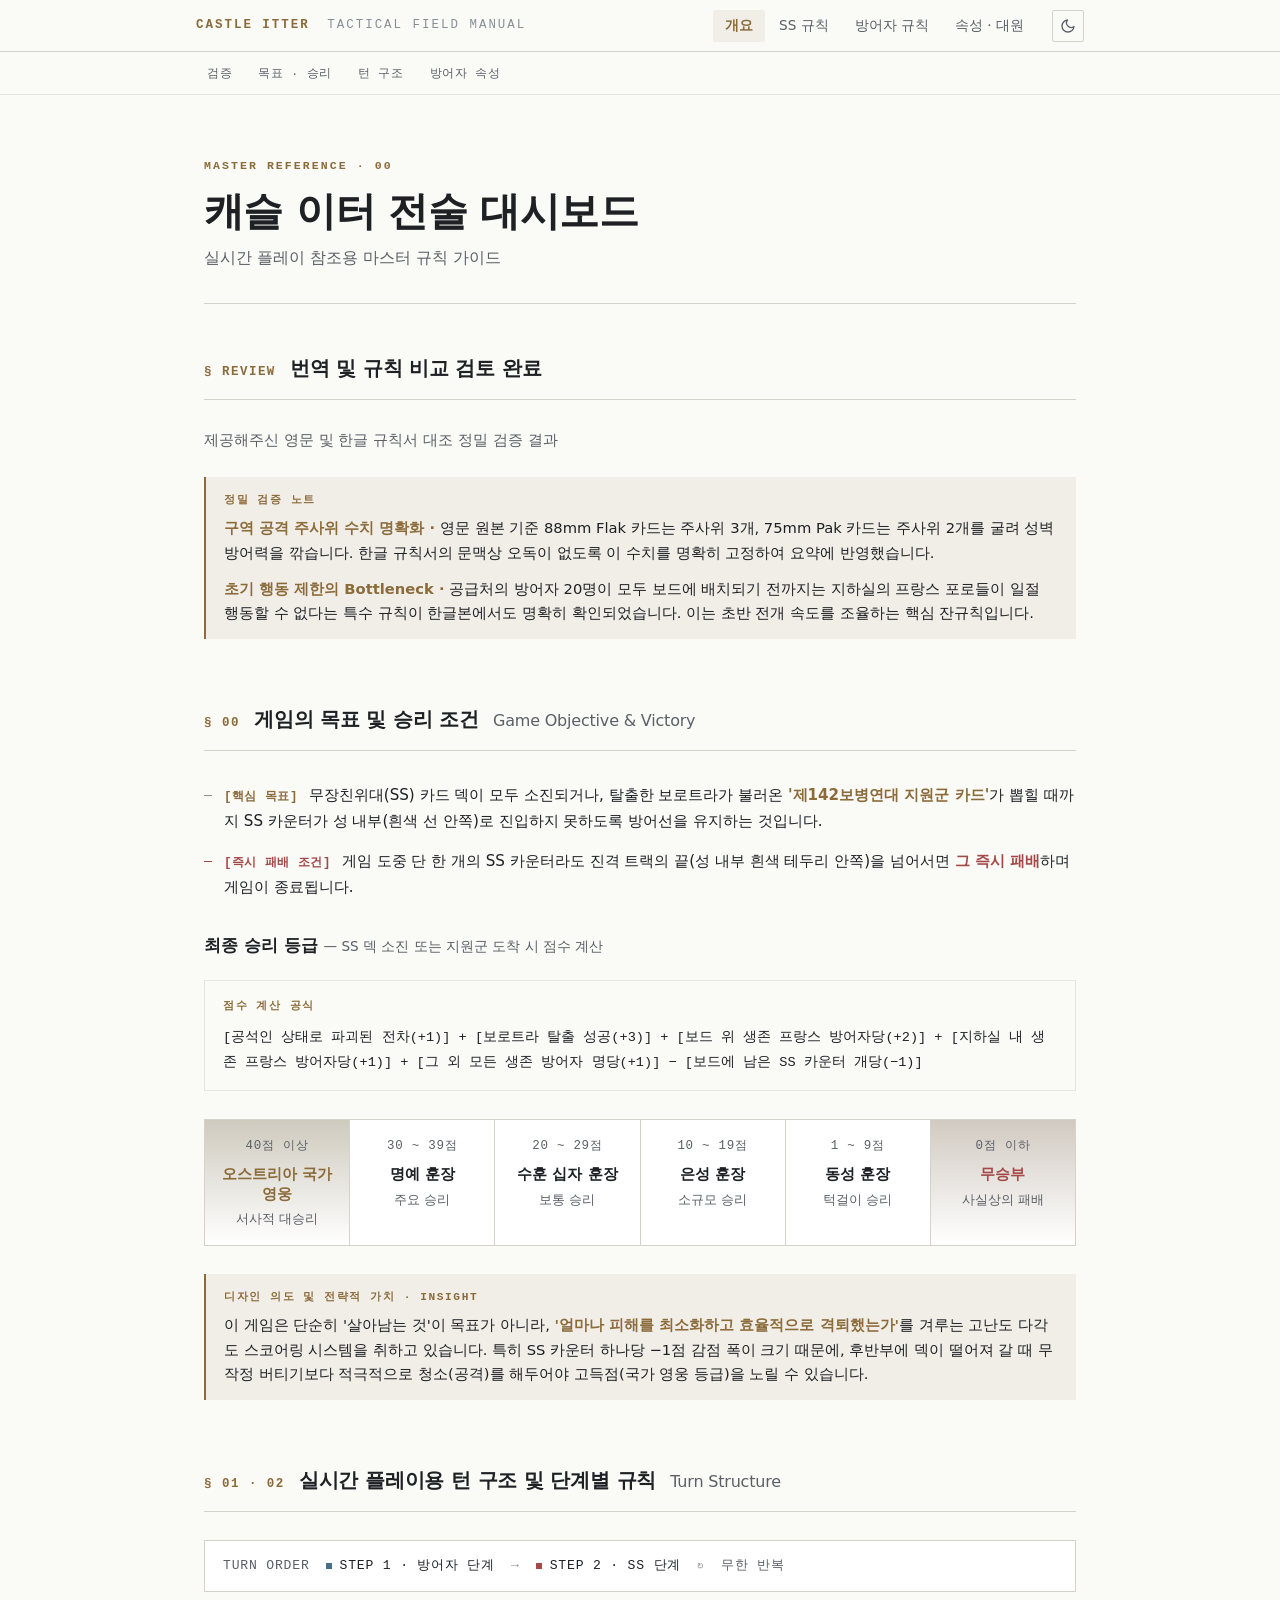
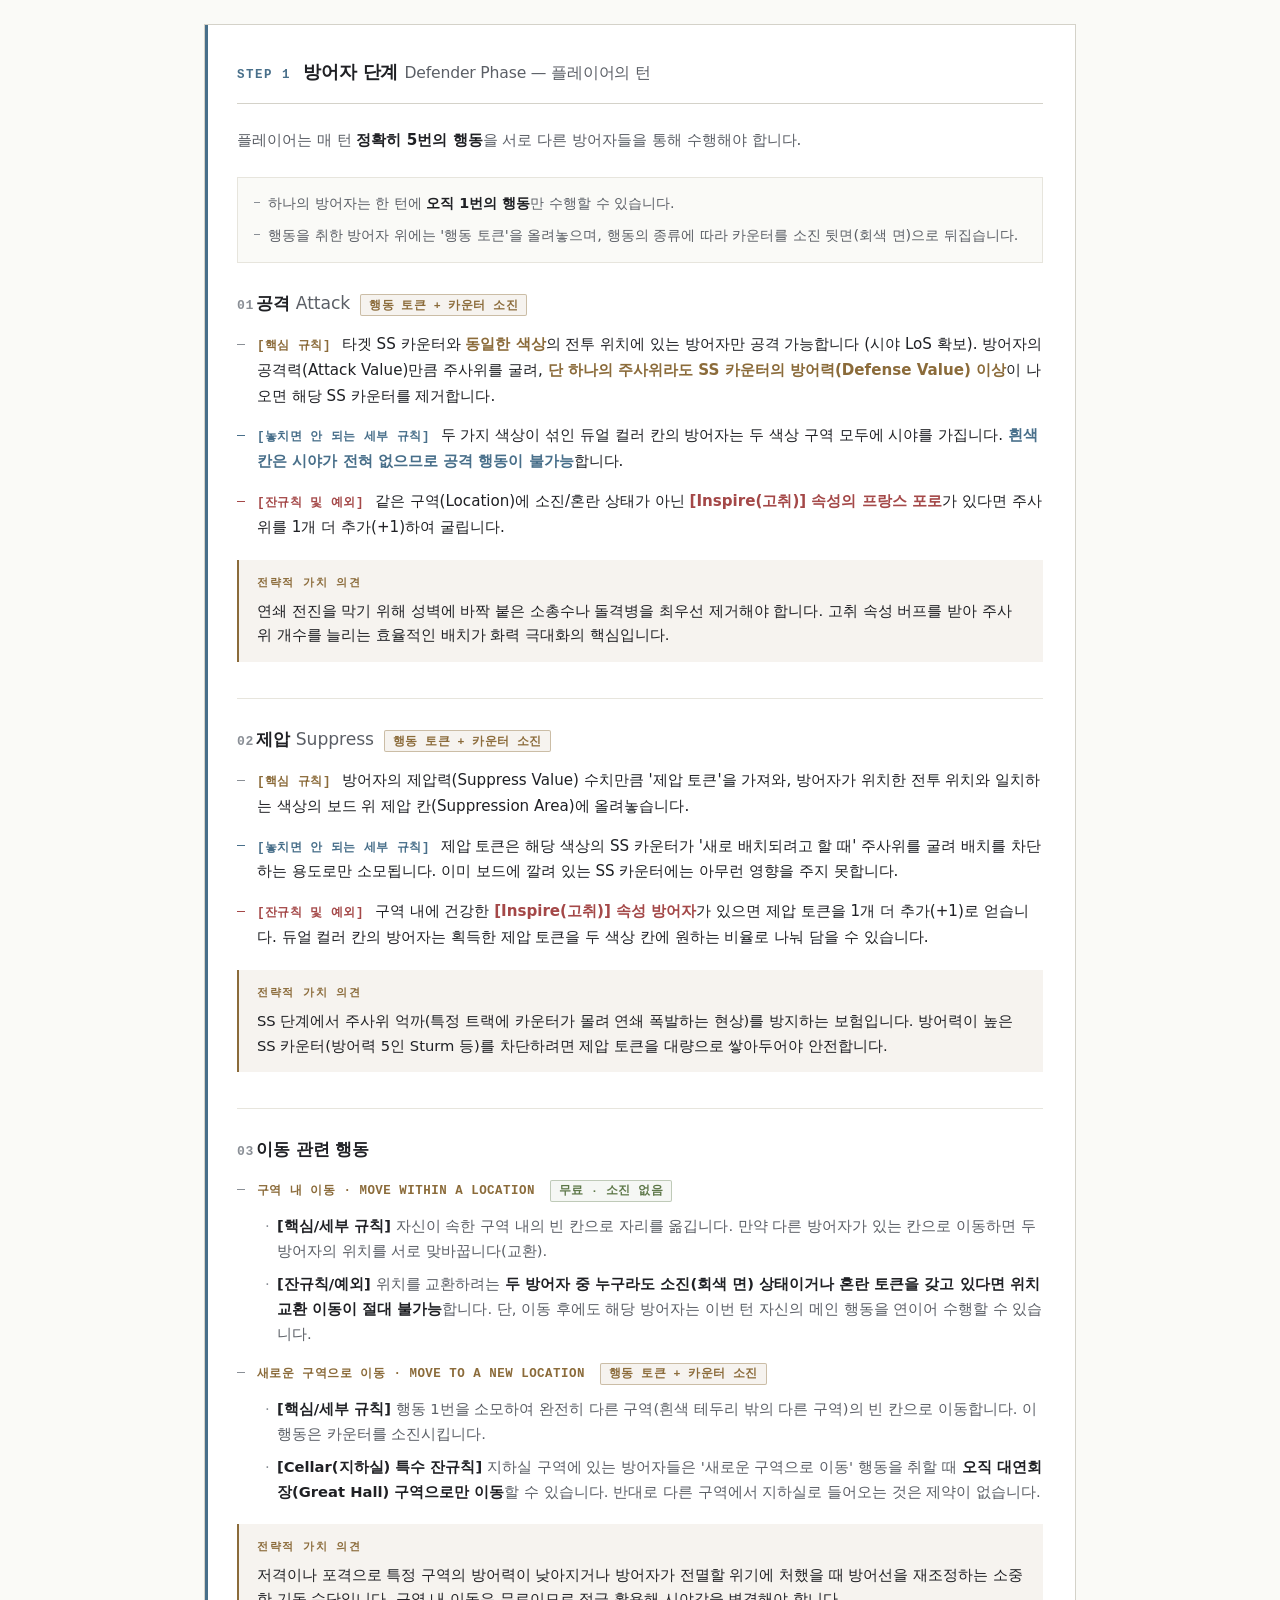
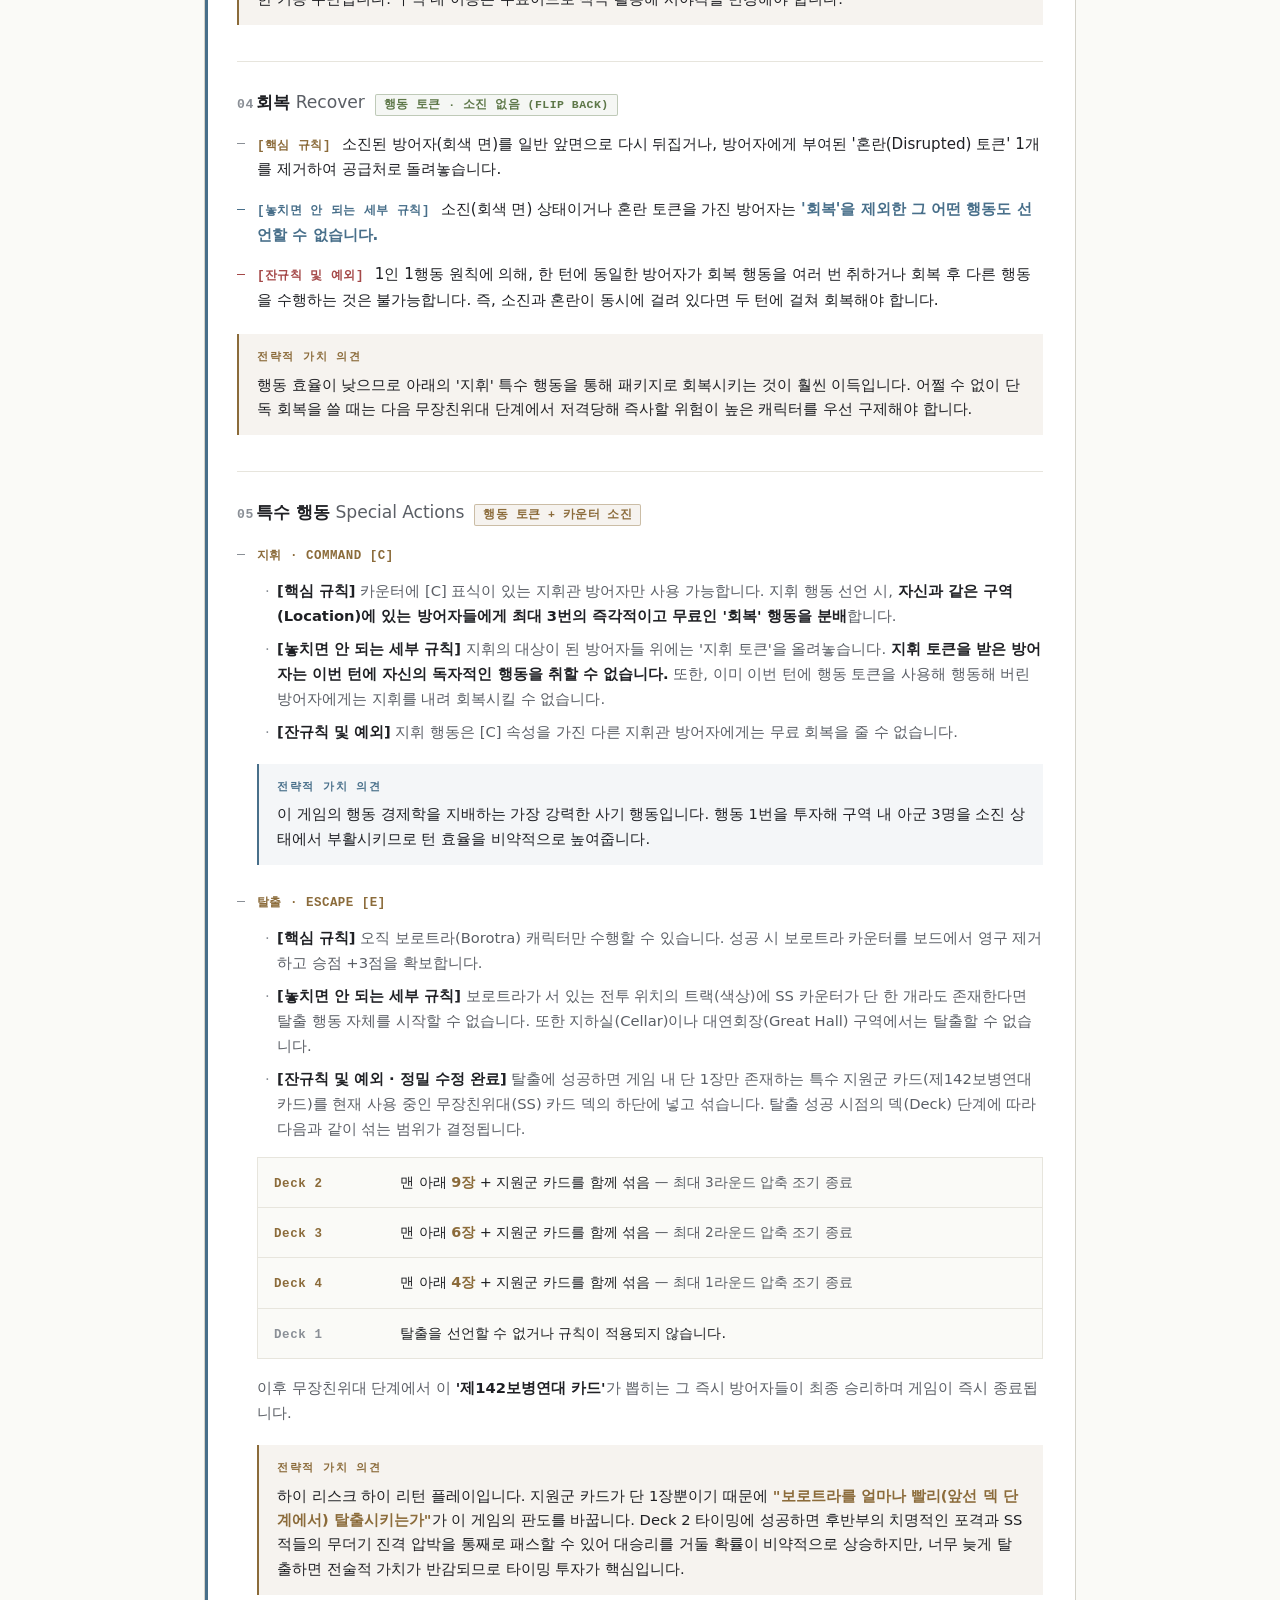
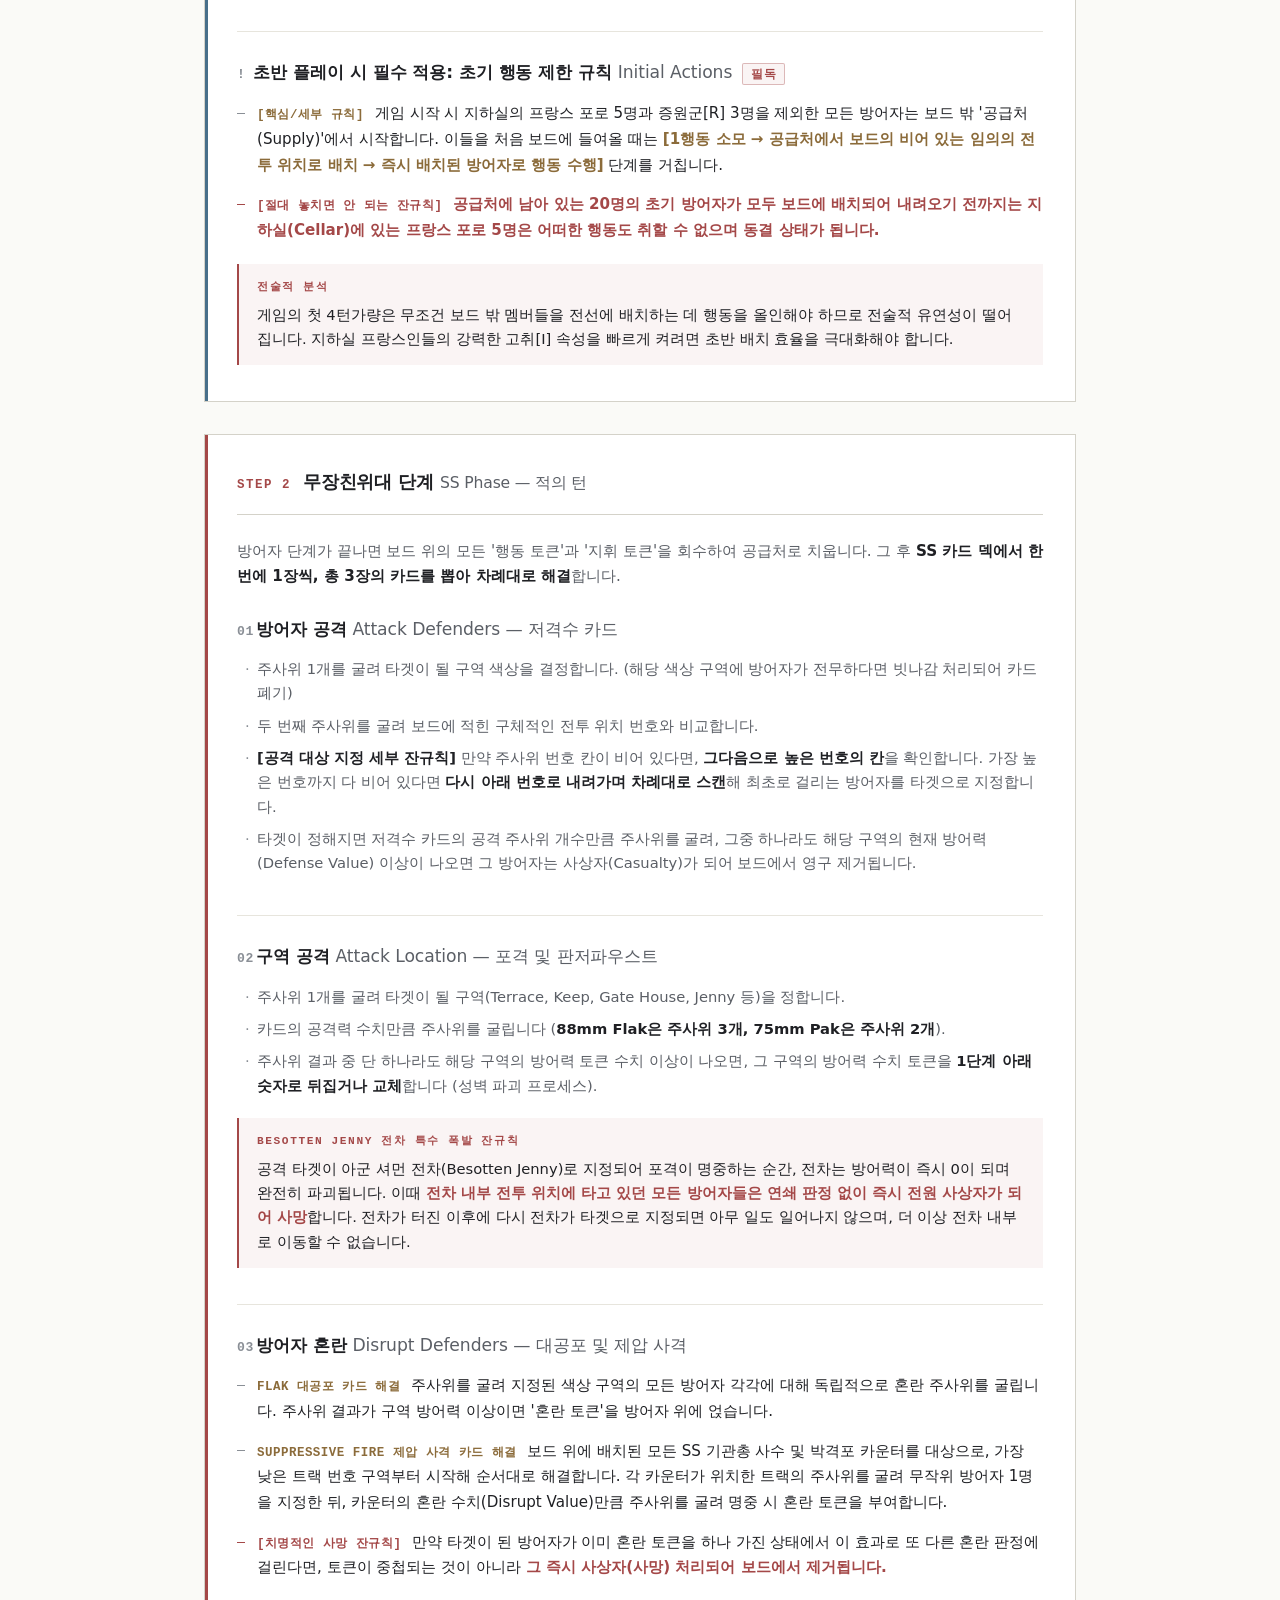
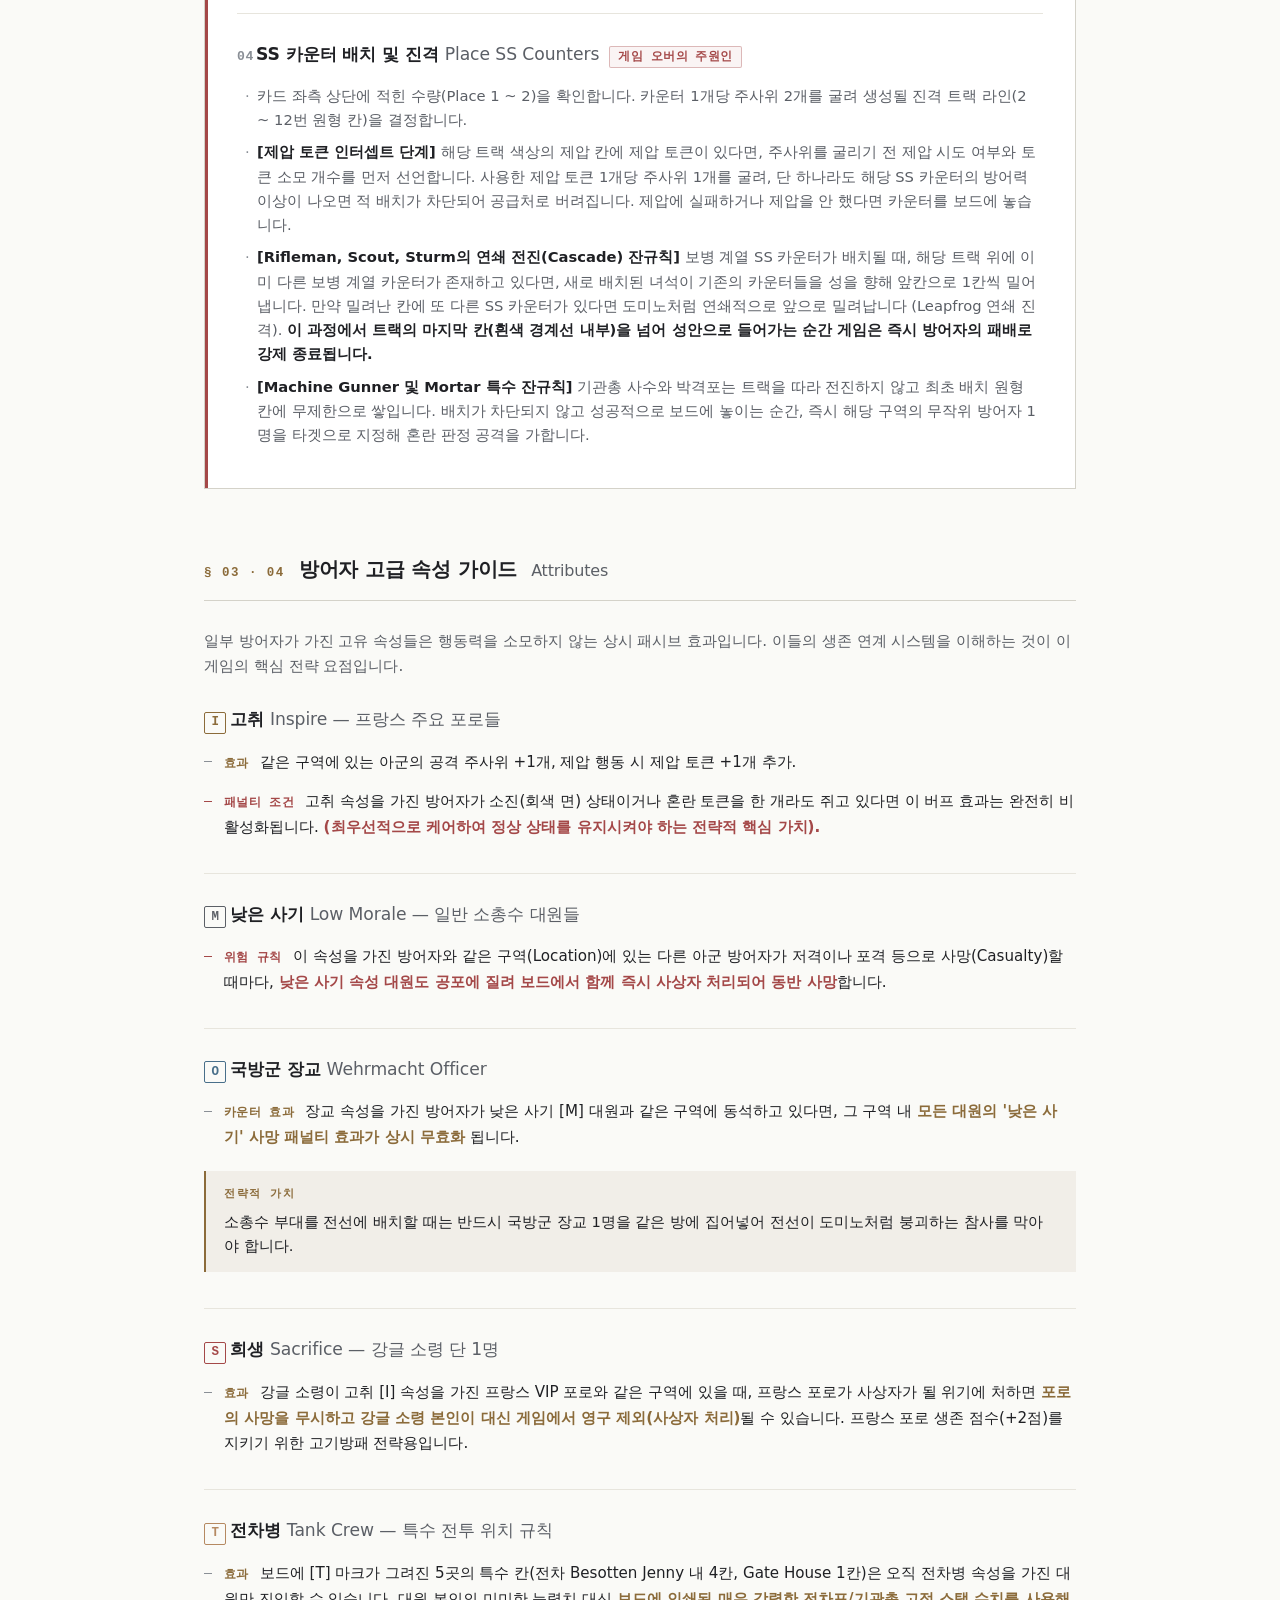
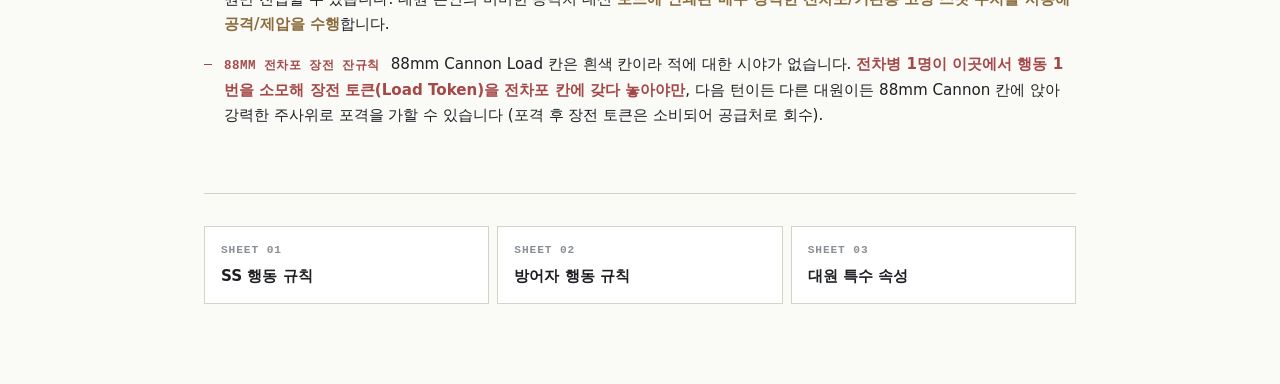
==== commit 7b5dc51b: "themes: 화이트 테마 기본 + 다크 테마 전환 토글 추가 - styles.css   · 라이트 테마 토큰을 :root에 정의(기본값), 다크 토큰은 [data-theme="d" ====
--- a/index.html
+++ b/index.html
@@ -5,6 +5,8 @@
     <meta name="viewport" content="width=device-width, initial-scale=1.0">
     <title>캐슬 이터 (Castle Itter) 전술 마스터 가이드</title>
     <link rel="stylesheet" href="styles.css">
+    <script>(function(){try{var t=localStorage.getItem('theme');if(t==='dark')document.documentElement.setAttribute('data-theme','dark');}catch(e){}})();</script>
+    <script src="theme.js" defer></script>
 </head>
 <body>
 
@@ -23,6 +25,10 @@
             <li><a href="sheet2.html">방어자 규칙</a></li>
             <li><a href="sheet3.html">속성 · 대원</a></li>
         </ul>
+        <button type="button" class="theme-toggle" aria-label="다크 테마로 전환" aria-pressed="false">
+            <svg class="icon-moon" viewBox="0 0 24 24" fill="none" stroke="currentColor" stroke-width="2" stroke-linecap="round" stroke-linejoin="round" aria-hidden="true"><path d="M21 12.79A9 9 0 1 1 11.21 3 7 7 0 0 0 21 12.79z"/></svg>
+            <svg class="icon-sun" viewBox="0 0 24 24" fill="none" stroke="currentColor" stroke-width="2" stroke-linecap="round" stroke-linejoin="round" aria-hidden="true"><circle cx="12" cy="12" r="4"/><path d="M12 2v2M12 20v2M4.93 4.93l1.41 1.41M17.66 17.66l1.41 1.41M2 12h2M20 12h2M4.93 19.07l1.41-1.41M17.66 6.34l1.41-1.41"/></svg>
+        </button>
     </div>
 </nav>
 
--- a/styles.css
+++ b/styles.css
@@ -4,35 +4,41 @@
    Reference: DESIGN.md (Zero Interface, adapted to war-game tone)
    ============================================================ */
 
+/* ------------------------------------------------------------
+   THEME TOKENS
+   default = light (warm paper-white, deep tan accent)
+   [data-theme="dark"] = original military dark
+   ------------------------------------------------------------ */
 :root {
     /* --- Surfaces & text ----------------------------------- */
-    --bg:           #0d1117;
-    --surface:      #161b22;
-    --surface-2:    #1c232c;
-    --border:       #30363d;
-    --border-soft:  #21272e;
-    --border-strong:#484f58;
-
-    --text:         #e6edf3;
-    --text-muted:   #9aa4ae;
-    --text-faint:   #6e7681;
-
-    /* --- Accents (desaturated, military) ------------------- */
-    --accent:       #c9a96e;          /* tan / khaki */
-    --accent-soft:  rgba(201,169,110,0.10);
-    --accent-line:  rgba(201,169,110,0.35);
-
-    --danger:       #d27e7e;          /* muted red — SS / 위험 */
-    --danger-soft:  rgba(210,126,126,0.08);
-    --danger-line:  rgba(210,126,126,0.30);
-
-    --info:         #7c9eb2;          /* muted steel — 방어자 / 세부 */
-    --info-soft:    rgba(124,158,178,0.08);
-    --info-line:    rgba(124,158,178,0.30);
-
-    --success:      #8fa97e;          /* muted olive — 자유/이득 */
-    --success-soft: rgba(143,169,126,0.08);
-    --success-line: rgba(143,169,126,0.30);
+    --bg:               #fafaf7;
+    --bg-translucent:   rgba(250,250,247,0.90);
+    --surface:          #ffffff;
+    --surface-2:        #f4f3ed;
+    --border:           #d4d2c9;
+    --border-soft:      #e7e5dd;
+    --border-strong:    #b8b5aa;
+
+    --text:             #1f2024;
+    --text-muted:       #5b5f66;
+    --text-faint:       #8a8f96;
+
+    /* --- Accents (military, deep on white) ----------------- */
+    --accent:           #8b6b3a;          /* deeper tan */
+    --accent-soft:      rgba(139,107,58,0.08);
+    --accent-line:      rgba(139,107,58,0.40);
+
+    --danger:           #a44848;
+    --danger-soft:      rgba(164,72,72,0.06);
+    --danger-line:      rgba(164,72,72,0.35);
+
+    --info:             #486f8a;
+    --info-soft:        rgba(72,111,138,0.06);
+    --info-line:        rgba(72,111,138,0.35);
+
+    --success:          #5d7748;
+    --success-soft:     rgba(93,119,72,0.06);
+    --success-line:     rgba(93,119,72,0.35);
 
     /* --- Typography --------------------------------------- */
     --font-sans:  'Pretendard', -apple-system, BlinkMacSystemFont,
@@ -46,6 +52,36 @@
 
     --r-sm: 2px;
     --r-md: 4px;
+}
+
+[data-theme="dark"] {
+    --bg:               #0d1117;
+    --bg-translucent:   rgba(13,17,23,0.88);
+    --surface:          #161b22;
+    --surface-2:        #1c232c;
+    --border:           #30363d;
+    --border-soft:      #21272e;
+    --border-strong:    #484f58;
+
+    --text:             #e6edf3;
+    --text-muted:       #9aa4ae;
+    --text-faint:       #6e7681;
+
+    --accent:           #c9a96e;
+    --accent-soft:      rgba(201,169,110,0.10);
+    --accent-line:      rgba(201,169,110,0.35);
+
+    --danger:           #d27e7e;
+    --danger-soft:      rgba(210,126,126,0.08);
+    --danger-line:      rgba(210,126,126,0.30);
+
+    --info:             #7c9eb2;
+    --info-soft:        rgba(124,158,178,0.08);
+    --info-line:        rgba(124,158,178,0.30);
+
+    --success:          #8fa97e;
+    --success-soft:     rgba(143,169,126,0.08);
+    --success-line:     rgba(143,169,126,0.30);
 }
 
 /* ============================================================
@@ -70,6 +106,14 @@
     -webkit-font-smoothing: antialiased;
     -moz-osx-font-smoothing: grayscale;
     text-rendering: optimizeLegibility;
+    transition: background-color 220ms ease, color 220ms ease;
+}
+
+/* Smooth color transitions across themes (only color-related props) */
+.gnb, .toc, .phase, .phase-meta, .callout, .data-table, .deck-table,
+.score-cell, .page-nav a, .badge, .formula, .gnb-nav a, .toc a,
+.theme-toggle, .rule-item, .data-table tr, .data-table thead th {
+    transition: background-color 220ms ease, border-color 220ms ease, color 220ms ease;
 }
 
 a { color: inherit; }
@@ -82,7 +126,7 @@
     top: 0;
     z-index: 100;
     height: var(--gnb-h);
-    background: rgba(13,17,23,0.88);
+    background: var(--bg-translucent);
     backdrop-filter: blur(10px) saturate(140%);
     -webkit-backdrop-filter: blur(10px) saturate(140%);
     border-bottom: 1px solid var(--border);
@@ -121,6 +165,8 @@
     display: flex;
     gap: 0.125rem;
     align-items: center;
+    flex-shrink: 1;
+    min-width: 0;
     overflow-x: auto;
     scrollbar-width: none;
     -ms-overflow-style: none;
@@ -144,7 +190,7 @@
 
 .gnb-nav a:hover {
     color: var(--text);
-    background: var(--surface);
+    background: var(--surface-2);
 }
 
 .gnb-nav a.is-active {
@@ -153,6 +199,42 @@
     font-weight: 600;
 }
 
+/* --- Theme toggle button ------------------------------------ */
+.theme-toggle {
+    flex-shrink: 0;
+    display: inline-flex;
+    align-items: center;
+    justify-content: center;
+    width: 32px;
+    height: 32px;
+    padding: 0;
+    background: transparent;
+    border: 1px solid var(--border);
+    color: var(--text-muted);
+    cursor: pointer;
+    border-radius: var(--r-sm);
+    font-family: inherit;
+    -webkit-tap-highlight-color: transparent;
+}
+
+.theme-toggle:hover {
+    color: var(--accent);
+    border-color: var(--accent-line);
+    background: var(--accent-soft);
+}
+
+.theme-toggle svg {
+    width: 16px;
+    height: 16px;
+    display: block;
+}
+
+.theme-toggle .icon-sun  { display: none; }
+.theme-toggle .icon-moon { display: block; }
+
+[data-theme="dark"] .theme-toggle .icon-sun  { display: block; }
+[data-theme="dark"] .theme-toggle .icon-moon { display: none; }
+
 /* ============================================================
    Section TOC (intra-page jump)
    ============================================================ */
@@ -160,7 +242,7 @@
     position: sticky;
     top: var(--gnb-h);
     z-index: 90;
-    background: rgba(13,17,23,0.92);
+    background: var(--bg-translucent);
     backdrop-filter: blur(8px);
     -webkit-backdrop-filter: blur(8px);
     border-bottom: 1px solid var(--border-soft);
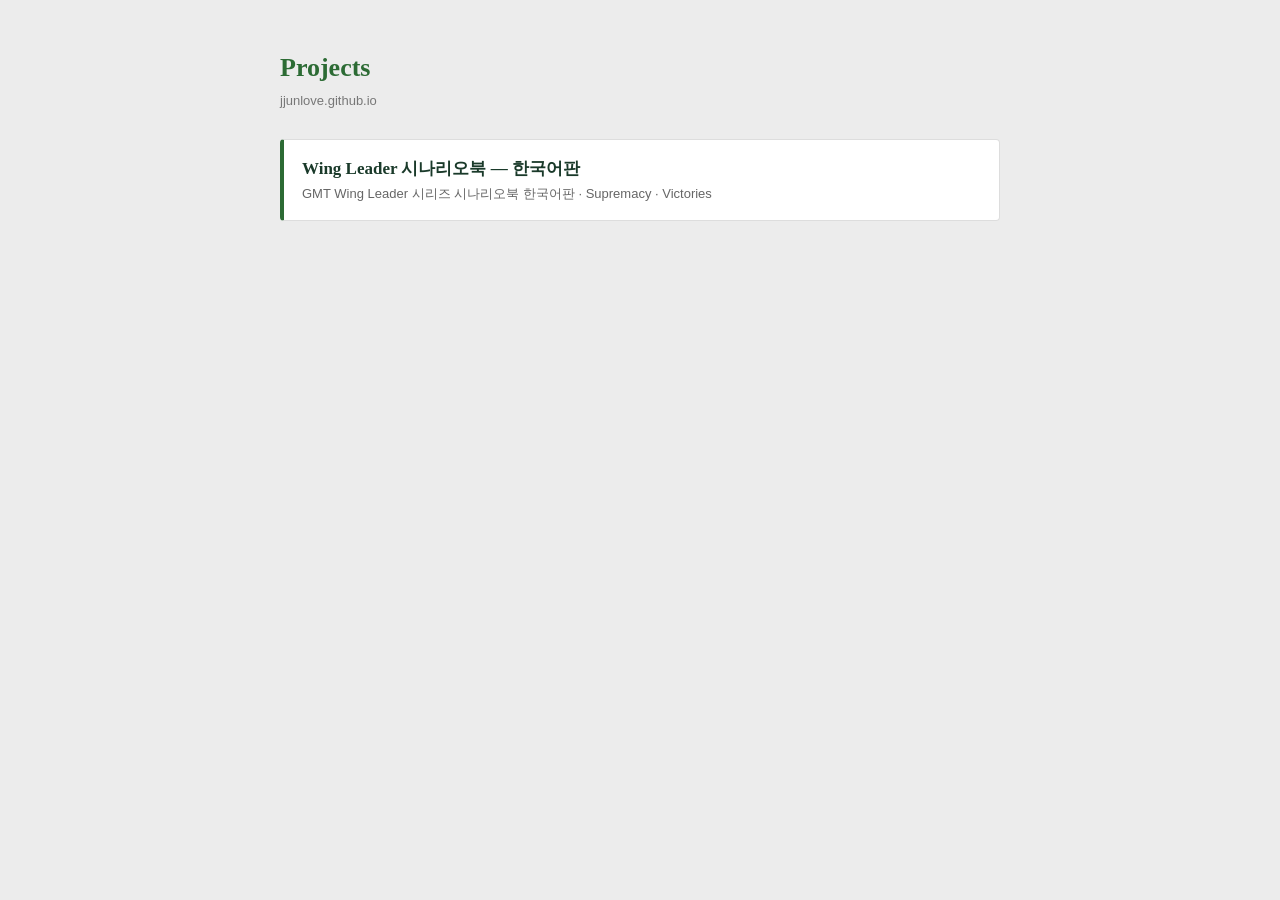
==== commit fd4ea1f8: "feat: add Wing Leader 시나리오북 (한국어판) under /wl-scenarios/; root landing hub; archive prior site to bac" ====
--- a/index.html
+++ b/index.html
@@ -1,558 +1,31 @@
-<!DOCTYPE html>
+<!doctype html>
 <html lang="ko">
 <head>
-    <meta charset="UTF-8">
-    <meta name="viewport" content="width=device-width, initial-scale=1.0">
-    <title>캐슬 이터 (Castle Itter) 전술 마스터 가이드</title>
-    <link rel="stylesheet" href="styles.css">
-    <script>(function(){try{var t=localStorage.getItem('theme');if(t==='dark')document.documentElement.setAttribute('data-theme','dark');}catch(e){}})();</script>
-    <script src="theme.js" defer></script>
+  <meta charset="utf-8">
+  <meta name="viewport" content="width=device-width, initial-scale=1">
+  <title>jjunlove</title>
+  <style>
+    :root{color-scheme:light}
+    *{box-sizing:border-box}
+    body{margin:0;background:#ececec;color:#1a1a1a;font-family:'Segoe UI','Malgun Gothic',sans-serif;line-height:1.5}
+    .wrap{max-width:760px;margin:0 auto;padding:48px 20px}
+    h1{font-size:26px;margin:0 0 4px;color:#2c6b34;font-family:Georgia,serif}
+    .sub{color:#777;font-size:13px;margin-bottom:28px}
+    .card{display:block;background:#fff;border:1px solid #ddd;border-left:4px solid #2c6b34;border-radius:4px;padding:16px 18px;text-decoration:none;color:inherit;margin-bottom:12px;transition:.12s}
+    .card:hover{box-shadow:0 4px 12px rgba(0,0,0,.12);transform:translateY(-1px)}
+    .card h2{margin:0 0 3px;font-size:17px;color:#1a3a2a;font-family:Georgia,serif}
+    .card p{margin:0;font-size:13px;color:#666}
+    footer{margin-top:32px;color:#aaa;font-size:12px}
+  </style>
 </head>
 <body>
-
-<!-- ============================================================
-     Global Nav
-     ============================================================ -->
-<nav class="gnb" aria-label="전체 페이지 내비게이션">
-    <div class="gnb-inner">
-        <a href="index.html" class="gnb-brand">
-            CASTLE&nbsp;ITTER
-            <span class="gnb-brand-sub">TACTICAL FIELD MANUAL</span>
-        </a>
-        <ul class="gnb-nav">
-            <li><a href="index.html"  class="is-active">개요</a></li>
-            <li><a href="sheet1.html">SS 규칙</a></li>
-            <li><a href="sheet2.html">방어자 규칙</a></li>
-            <li><a href="sheet3.html">속성 · 대원</a></li>
-        </ul>
-        <button type="button" class="theme-toggle" aria-label="다크 테마로 전환" aria-pressed="false">
-            <svg class="icon-moon" viewBox="0 0 24 24" fill="none" stroke="currentColor" stroke-width="2" stroke-linecap="round" stroke-linejoin="round" aria-hidden="true"><path d="M21 12.79A9 9 0 1 1 11.21 3 7 7 0 0 0 21 12.79z"/></svg>
-            <svg class="icon-sun" viewBox="0 0 24 24" fill="none" stroke="currentColor" stroke-width="2" stroke-linecap="round" stroke-linejoin="round" aria-hidden="true"><circle cx="12" cy="12" r="4"/><path d="M12 2v2M12 20v2M4.93 4.93l1.41 1.41M17.66 17.66l1.41 1.41M2 12h2M20 12h2M4.93 19.07l1.41-1.41M17.66 6.34l1.41-1.41"/></svg>
-        </button>
-    </div>
-</nav>
-
-<!-- ============================================================
-     In-page TOC
-     ============================================================ -->
-<div class="toc" aria-label="섹션 바로가기">
-    <div class="toc-inner">
-        <a href="#review">검증</a>
-        <a href="#objective">목표 · 승리</a>
-        <a href="#turn">턴 구조</a>
-        <a href="#attributes">방어자 속성</a>
-    </div>
-</div>
-
-<main>
-
-    <!-- =========================================================
-         Page header
-         ========================================================= -->
-    <header class="page-header">
-        <span class="page-eyebrow">Master Reference · 00</span>
-        <h1>캐슬 이터 전술 대시보드</h1>
-        <p class="lede">실시간 플레이 참조용 마스터 규칙 가이드</p>
-    </header>
-
-    <!-- =========================================================
-         00. 검증
-         ========================================================= -->
-    <section id="review" class="section">
-        <h2 class="section-title">
-            <span class="sec-no">§ Review</span>
-            번역 및 규칙 비교 검토 완료
-        </h2>
-
-        <p class="section-lede">제공해주신 영문 및 한글 규칙서 대조 정밀 검증 결과</p>
-
-        <div class="callout">
-            <span class="callout-label">정밀 검증 노트</span>
-            <p style="margin-bottom: 0.75rem;">
-                <strong>구역 공격 주사위 수치 명확화 ·</strong>
-                영문 원본 기준 88mm Flak 카드는 주사위 3개, 75mm Pak 카드는 주사위 2개를 굴려 성벽 방어력을 깎습니다. 한글 규칙서의 문맥상 오독이 없도록 이 수치를 명확히 고정하여 요약에 반영했습니다.
-            </p>
-            <p>
-                <strong>초기 행동 제한의 Bottleneck ·</strong>
-                공급처의 방어자 20명이 모두 보드에 배치되기 전까지는 지하실의 프랑스 포로들이 일절 행동할 수 없다는 특수 규칙이 한글본에서도 명확히 확인되었습니다. 이는 초반 전개 속도를 조율하는 핵심 잔규칙입니다.
-            </p>
-        </div>
-    </section>
-
-    <!-- =========================================================
-         0. 목표 · 승리 조건
-         ========================================================= -->
-    <section id="objective" class="section">
-        <h2 class="section-title">
-            <span class="sec-no">§ 00</span>
-            게임의 목표 및 승리 조건 <span class="muted" style="font-size:0.8em; font-weight:400;">Game Objective &amp; Victory</span>
-        </h2>
-
-        <ul class="rule-list">
-            <li class="rule">
-                <div class="rule-item">
-                    <span class="tag">[핵심 목표]</span>
-                    무장친위대(SS) 카드 덱이 모두 소진되거나, 탈출한 보로트라가 불러온 <strong>'제142보병연대 지원군 카드'</strong>가 뽑힐 때까지 SS 카운터가 성 내부(흰색 선 안쪽)로 진입하지 못하도록 방어선을 유지하는 것입니다.
-                </div>
-                <div class="rule-item is-exception">
-                    <span class="tag">[즉시 패배 조건]</span>
-                    게임 도중 단 한 개의 SS 카운터라도 진격 트랙의 끝(성 내부 흰색 테두리 안쪽)을 넘어서면 <strong>그 즉시 패배</strong>하며 게임이 종료됩니다.
-                </div>
-
-                <h3 style="font-size:1.05rem; font-weight:600; margin-top:2rem; margin-bottom:0.75rem;">
-                    최종 승리 등급
-                    <span class="muted" style="font-weight:400; font-size:0.85rem;">— SS 덱 소진 또는 지원군 도착 시 점수 계산</span>
-                </h3>
-
-                <div class="formula">
-                    <span class="formula-label">점수 계산 공식</span>
-                    <code>
-                        [공석인 상태로 파괴된 전차(+1)]
-                        + [보로트라 탈출 성공(+3)]
-                        + [보드 위 생존 프랑스 방어자당(+2)]
-                        + [지하실 내 생존 프랑스 방어자당(+1)]
-                        + [그 외 모든 생존 방어자 명당(+1)]
-                        − [보드에 남은 SS 카운터 개당(−1)]
-                    </code>
-                </div>
-
-                <div class="score-grid" role="table" aria-label="최종 승리 등급표">
-                    <div class="score-cell is-top">
-                        <span class="range">40점 이상</span>
-                        <span class="grade">오스트리아 국가 영웅</span>
-                        <span class="sub">서사적 대승리</span>
-                    </div>
-                    <div class="score-cell">
-                        <span class="range">30 ~ 39점</span>
-                        <span class="grade">명예 훈장</span>
-                        <span class="sub">주요 승리</span>
-                    </div>
-                    <div class="score-cell">
-                        <span class="range">20 ~ 29점</span>
-                        <span class="grade">수훈 십자 훈장</span>
-                        <span class="sub">보통 승리</span>
-                    </div>
-                    <div class="score-cell">
-                        <span class="range">10 ~ 19점</span>
-                        <span class="grade">은성 훈장</span>
-                        <span class="sub">소규모 승리</span>
-                    </div>
-                    <div class="score-cell">
-                        <span class="range">1 ~ 9점</span>
-                        <span class="grade">동성 훈장</span>
-                        <span class="sub">턱걸이 승리</span>
-                    </div>
-                    <div class="score-cell is-bottom">
-                        <span class="range">0점 이하</span>
-                        <span class="grade">무승부</span>
-                        <span class="sub">사실상의 패배</span>
-                    </div>
-                </div>
-
-                <div class="callout">
-                    <span class="callout-label">디자인 의도 및 전략적 가치 · Insight</span>
-                    이 게임은 단순히 '살아남는 것'이 목표가 아니라, <strong>'얼마나 피해를 최소화하고 효율적으로 격퇴했는가'</strong>를 겨루는 고난도 다각도 스코어링 시스템을 취하고 있습니다. 특히 SS 카운터 하나당 −1점 감점 폭이 크기 때문에, 후반부에 덱이 떨어져 갈 때 무작정 버티기보다 적극적으로 청소(공격)를 해두어야 고득점(국가 영웅 등급)을 노릴 수 있습니다.
-                </div>
-            </li>
-        </ul>
-    </section>
-
-    <!-- =========================================================
-         1 & 2. 턴 구조
-         ========================================================= -->
-    <section id="turn" class="section">
-        <h2 class="section-title">
-            <span class="sec-no">§ 01 · 02</span>
-            실시간 플레이용 턴 구조 및 단계별 규칙 <span class="muted" style="font-size:0.8em; font-weight:400;">Turn Structure</span>
-        </h2>
-
-        <div class="flow" aria-label="턴 흐름">
-            <span>TURN ORDER</span>
-            <span class="flow-step is-defender"><span class="dot"></span>STEP 1 · 방어자 단계</span>
-            <span class="flow-arrow">→</span>
-            <span class="flow-step is-ss"><span class="dot"></span>STEP 2 · SS 단계</span>
-            <span class="flow-arrow">↻</span>
-            <span>무한 반복</span>
-        </div>
-
-        <!-- ===== STEP 1 ===== -->
-        <article class="phase is-defender">
-            <header class="phase-head">
-                <span class="phase-step">STEP 1</span>
-                <h2>방어자 단계 <span class="muted" style="font-weight:400; font-size:0.85em;">Defender Phase — 플레이어의 턴</span></h2>
-            </header>
-
-            <p class="phase-lede">
-                플레이어는 매 턴 <strong style="color:var(--text);">정확히 5번의 행동</strong>을 서로 다른 방어자들을 통해 수행해야 합니다.
-            </p>
-
-            <ul class="phase-meta">
-                <li>하나의 방어자는 한 턴에 <strong>오직 1번의 행동</strong>만 수행할 수 있습니다.</li>
-                <li>행동을 취한 방어자 위에는 '행동 토큰'을 올려놓으며, 행동의 종류에 따라 카운터를 소진 뒷면(회색 면)으로 뒤집습니다.</li>
-            </ul>
-
-            <ul class="rule-list">
-                <!-- 1. 공격 -->
-                <li class="rule">
-                    <div class="rule-head">
-                        <h3><span class="rule-no">01</span>공격 <span class="muted" style="font-weight:400;">Attack</span></h3>
-                        <span class="badge is-action">행동 토큰 + 카운터 소진</span>
-                    </div>
-                    <div class="rule-item">
-                        <span class="tag">[핵심 규칙]</span>
-                        타겟 SS 카운터와 <strong>동일한 색상</strong>의 전투 위치에 있는 방어자만 공격 가능합니다 (시야 LoS 확보). 방어자의 공격력(Attack Value)만큼 주사위를 굴려, <strong>단 하나의 주사위라도 SS 카운터의 방어력(Defense Value) 이상</strong>이 나오면 해당 SS 카운터를 제거합니다.
-                    </div>
-                    <div class="rule-item is-detail">
-                        <span class="tag">[놓치면 안 되는 세부 규칙]</span>
-                        두 가지 색상이 섞인 듀얼 컬러 칸의 방어자는 두 색상 구역 모두에 시야를 가집니다. <strong>흰색 칸은 시야가 전혀 없으므로 공격 행동이 불가능</strong>합니다.
-                    </div>
-                    <div class="rule-item is-exception">
-                        <span class="tag">[잔규칙 및 예외]</span>
-                        같은 구역(Location)에 소진/혼란 상태가 아닌 <strong>[Inspire(고취)] 속성의 프랑스 포로</strong>가 있다면 주사위를 1개 더 추가(+1)하여 굴립니다.
-                    </div>
-                    <div class="callout">
-                        <span class="callout-label">전략적 가치 의견</span>
-                        연쇄 전진을 막기 위해 성벽에 바짝 붙은 소총수나 돌격병을 최우선 제거해야 합니다. 고취 속성 버프를 받아 주사위 개수를 늘리는 효율적인 배치가 화력 극대화의 핵심입니다.
-                    </div>
-                </li>
-
-                <!-- 2. 제압 -->
-                <li class="rule">
-                    <div class="rule-head">
-                        <h3><span class="rule-no">02</span>제압 <span class="muted" style="font-weight:400;">Suppress</span></h3>
-                        <span class="badge is-action">행동 토큰 + 카운터 소진</span>
-                    </div>
-                    <div class="rule-item">
-                        <span class="tag">[핵심 규칙]</span>
-                        방어자의 제압력(Suppress Value) 수치만큼 '제압 토큰'을 가져와, 방어자가 위치한 전투 위치와 일치하는 색상의 보드 위 제압 칸(Suppression Area)에 올려놓습니다.
-                    </div>
-                    <div class="rule-item is-detail">
-                        <span class="tag">[놓치면 안 되는 세부 규칙]</span>
-                        제압 토큰은 해당 색상의 SS 카운터가 '새로 배치되려고 할 때' 주사위를 굴려 배치를 차단하는 용도로만 소모됩니다. 이미 보드에 깔려 있는 SS 카운터에는 아무런 영향을 주지 못합니다.
-                    </div>
-                    <div class="rule-item is-exception">
-                        <span class="tag">[잔규칙 및 예외]</span>
-                        구역 내에 건강한 <strong>[Inspire(고취)] 속성 방어자</strong>가 있으면 제압 토큰을 1개 더 추가(+1)로 얻습니다. 듀얼 컬러 칸의 방어자는 획득한 제압 토큰을 두 색상 칸에 원하는 비율로 나눠 담을 수 있습니다.
-                    </div>
-                    <div class="callout">
-                        <span class="callout-label">전략적 가치 의견</span>
-                        SS 단계에서 주사위 억까(특정 트랙에 카운터가 몰려 연쇄 폭발하는 현상)를 방지하는 보험입니다. 방어력이 높은 SS 카운터(방어력 5인 Sturm 등)를 차단하려면 제압 토큰을 대량으로 쌓아두어야 안전합니다.
-                    </div>
-                </li>
-
-                <!-- 3. 이동 -->
-                <li class="rule">
-                    <div class="rule-head">
-                        <h3><span class="rule-no">03</span>이동 관련 행동</h3>
-                    </div>
-
-                    <div class="rule-item">
-                        <span class="tag">구역 내 이동 · Move Within a Location</span>
-                        <span class="badge is-free" style="margin-left:0.25rem;">무료 · 소진 없음</span>
-                        <ul class="rule-sub">
-                            <li><strong>[핵심/세부 규칙]</strong> 자신이 속한 구역 내의 빈 칸으로 자리를 옮깁니다. 만약 다른 방어자가 있는 칸으로 이동하면 두 방어자의 위치를 서로 맞바꿉니다(교환).</li>
-                            <li><strong>[잔규칙/예외]</strong> 위치를 교환하려는 <strong>두 방어자 중 누구라도 소진(회색 면) 상태이거나 혼란 토큰을 갖고 있다면 위치 교환 이동이 절대 불가능</strong>합니다. 단, 이동 후에도 해당 방어자는 이번 턴 자신의 메인 행동을 연이어 수행할 수 있습니다.</li>
-                        </ul>
-                    </div>
-
-                    <div class="rule-item">
-                        <span class="tag">새로운 구역으로 이동 · Move to a New Location</span>
-                        <span class="badge is-action" style="margin-left:0.25rem;">행동 토큰 + 카운터 소진</span>
-                        <ul class="rule-sub">
-                            <li><strong>[핵심/세부 규칙]</strong> 행동 1번을 소모하여 완전히 다른 구역(흰색 테두리 밖의 다른 구역)의 빈 칸으로 이동합니다. 이 행동은 카운터를 소진시킵니다.</li>
-                            <li><strong>[Cellar(지하실) 특수 잔규칙]</strong> 지하실 구역에 있는 방어자들은 '새로운 구역으로 이동' 행동을 취할 때 <strong>오직 대연회장(Great Hall) 구역으로만 이동</strong>할 수 있습니다. 반대로 다른 구역에서 지하실로 들어오는 것은 제약이 없습니다.</li>
-                        </ul>
-                    </div>
-
-                    <div class="callout">
-                        <span class="callout-label">전략적 가치 의견</span>
-                        저격이나 포격으로 특정 구역의 방어력이 낮아지거나 방어자가 전멸할 위기에 처했을 때 방어선을 재조정하는 소중한 기동 수단입니다. 구역 내 이동은 무료이므로 적극 활용해 시야각을 변경해야 합니다.
-                    </div>
-                </li>
-
-                <!-- 4. 회복 -->
-                <li class="rule">
-                    <div class="rule-head">
-                        <h3><span class="rule-no">04</span>회복 <span class="muted" style="font-weight:400;">Recover</span></h3>
-                        <span class="badge is-free">행동 토큰 · 소진 없음 (flip back)</span>
-                    </div>
-                    <div class="rule-item">
-                        <span class="tag">[핵심 규칙]</span>
-                        소진된 방어자(회색 면)를 일반 앞면으로 다시 뒤집거나, 방어자에게 부여된 '혼란(Disrupted) 토큰' 1개를 제거하여 공급처로 돌려놓습니다.
-                    </div>
-                    <div class="rule-item is-detail">
-                        <span class="tag">[놓치면 안 되는 세부 규칙]</span>
-                        소진(회색 면) 상태이거나 혼란 토큰을 가진 방어자는 <strong>'회복'을 제외한 그 어떤 행동도 선언할 수 없습니다.</strong>
-                    </div>
-                    <div class="rule-item is-exception">
-                        <span class="tag">[잔규칙 및 예외]</span>
-                        1인 1행동 원칙에 의해, 한 턴에 동일한 방어자가 회복 행동을 여러 번 취하거나 회복 후 다른 행동을 수행하는 것은 불가능합니다. 즉, 소진과 혼란이 동시에 걸려 있다면 두 턴에 걸쳐 회복해야 합니다.
-                    </div>
-                    <div class="callout">
-                        <span class="callout-label">전략적 가치 의견</span>
-                        행동 효율이 낮으므로 아래의 '지휘' 특수 행동을 통해 패키지로 회복시키는 것이 훨씬 이득입니다. 어쩔 수 없이 단독 회복을 쓸 때는 다음 무장친위대 단계에서 저격당해 즉사할 위험이 높은 캐릭터를 우선 구제해야 합니다.
-                    </div>
-                </li>
-
-                <!-- 5. 특수 행동 -->
-                <li class="rule">
-                    <div class="rule-head">
-                        <h3><span class="rule-no">05</span>특수 행동 <span class="muted" style="font-weight:400;">Special Actions</span></h3>
-                        <span class="badge is-action">행동 토큰 + 카운터 소진</span>
-                    </div>
-
-                    <div class="rule-item">
-                        <span class="tag">지휘 · Command [C]</span>
-                        <ul class="rule-sub">
-                            <li><strong>[핵심 규칙]</strong> 카운터에 [C] 표식이 있는 지휘관 방어자만 사용 가능합니다. 지휘 행동 선언 시, <strong>자신과 같은 구역(Location)에 있는 방어자들에게 최대 3번의 즉각적이고 무료인 '회복' 행동을 분배</strong>합니다.</li>
-                            <li><strong>[놓치면 안 되는 세부 규칙]</strong> 지휘의 대상이 된 방어자들 위에는 '지휘 토큰'을 올려놓습니다. <strong>지휘 토큰을 받은 방어자는 이번 턴에 자신의 독자적인 행동을 취할 수 없습니다.</strong> 또한, 이미 이번 턴에 행동 토큰을 사용해 행동해 버린 방어자에게는 지휘를 내려 회복시킬 수 없습니다.</li>
-                            <li><strong>[잔규칙 및 예외]</strong> 지휘 행동은 [C] 속성을 가진 다른 지휘관 방어자에게는 무료 회복을 줄 수 없습니다.</li>
-                        </ul>
-                        <div class="callout is-info">
-                            <span class="callout-label">전략적 가치 의견</span>
-                            이 게임의 행동 경제학을 지배하는 가장 강력한 사기 행동입니다. 행동 1번을 투자해 구역 내 아군 3명을 소진 상태에서 부활시키므로 턴 효율을 비약적으로 높여줍니다.
-                        </div>
-                    </div>
-
-                    <div class="rule-item" style="margin-top:1.5rem;">
-                        <span class="tag">탈출 · Escape [E]</span>
-                        <ul class="rule-sub">
-                            <li><strong>[핵심 규칙]</strong> 오직 보로트라(Borotra) 캐릭터만 수행할 수 있습니다. 성공 시 보로트라 카운터를 보드에서 영구 제거하고 승점 +3점을 확보합니다.</li>
-                            <li><strong>[놓치면 안 되는 세부 규칙]</strong> 보로트라가 서 있는 전투 위치의 트랙(색상)에 SS 카운터가 단 한 개라도 존재한다면 탈출 행동 자체를 시작할 수 없습니다. 또한 지하실(Cellar)이나 대연회장(Great Hall) 구역에서는 탈출할 수 없습니다.</li>
-                            <li><strong>[잔규칙 및 예외 · 정밀 수정 완료]</strong> 탈출에 성공하면 게임 내 단 1장만 존재하는 특수 지원군 카드(제142보병연대 카드)를 현재 사용 중인 무장친위대(SS) 카드 덱의 하단에 넣고 섞습니다. 탈출 성공 시점의 덱(Deck) 단계에 따라 다음과 같이 섞는 범위가 결정됩니다.</li>
-                        </ul>
-
-                        <div class="deck-table" role="table" aria-label="덱 단계별 셔플 범위">
-                            <div class="deck-row">
-                                <span class="deck-tag">Deck&nbsp;2</span>
-                                <span class="deck-detail">맨 아래 <strong>9장</strong> + 지원군 카드를 함께 섞음 <span class="hint">— 최대 3라운드 압축 조기 종료</span></span>
-                            </div>
-                            <div class="deck-row">
-                                <span class="deck-tag">Deck&nbsp;3</span>
-                                <span class="deck-detail">맨 아래 <strong>6장</strong> + 지원군 카드를 함께 섞음 <span class="hint">— 최대 2라운드 압축 조기 종료</span></span>
-                            </div>
-                            <div class="deck-row">
-                                <span class="deck-tag">Deck&nbsp;4</span>
-                                <span class="deck-detail">맨 아래 <strong>4장</strong> + 지원군 카드를 함께 섞음 <span class="hint">— 최대 1라운드 압축 조기 종료</span></span>
-                            </div>
-                            <div class="deck-row">
-                                <span class="deck-tag" style="color:var(--text-faint);">Deck&nbsp;1</span>
-                                <span class="deck-detail muted">탈출을 선언할 수 없거나 규칙이 적용되지 않습니다.</span>
-                            </div>
-                        </div>
-
-                        <p style="margin-top:0.75rem; color:var(--text-muted); font-size:0.92rem;">
-                            이후 무장친위대 단계에서 이 <strong style="color:var(--text);">'제142보병연대 카드'</strong>가 뽑히는 그 즉시 방어자들이 최종 승리하며 게임이 즉시 종료됩니다.
-                        </p>
-
-                        <div class="callout">
-                            <span class="callout-label">전략적 가치 의견</span>
-                            하이 리스크 하이 리턴 플레이입니다. 지원군 카드가 단 1장뿐이기 때문에 <strong>"보로트라를 얼마나 빨리(앞선 덱 단계에서) 탈출시키는가"</strong>가 이 게임의 판도를 바꿉니다. Deck 2 타이밍에 성공하면 후반부의 치명적인 포격과 SS 적들의 무더기 진격 압박을 통째로 패스할 수 있어 대승리를 거둘 확률이 비약적으로 상승하지만, 너무 늦게 탈출하면 전술적 가치가 반감되므로 타이밍 투자가 핵심입니다.
-                        </div>
-                    </div>
-                </li>
-
-                <!-- 6. 초기 행동 제한 -->
-                <li class="rule">
-                    <div class="rule-head">
-                        <h3>
-                            <span class="rule-no">!</span>
-                            초반 플레이 시 필수 적용: 초기 행동 제한 규칙
-                            <span class="muted" style="font-weight:400;">Initial Actions</span>
-                        </h3>
-                        <span class="badge is-danger">필독</span>
-                    </div>
-                    <div class="rule-item">
-                        <span class="tag">[핵심/세부 규칙]</span>
-                        게임 시작 시 지하실의 프랑스 포로 5명과 증원군[R] 3명을 제외한 모든 방어자는 보드 밖 '공급처(Supply)'에서 시작합니다. 이들을 처음 보드에 들여올 때는 <strong>[1행동 소모 → 공급처에서 보드의 비어 있는 임의의 전투 위치로 배치 → 즉시 배치된 방어자로 행동 수행]</strong> 단계를 거칩니다.
-                    </div>
-                    <div class="rule-item is-exception">
-                        <span class="tag">[절대 놓치면 안 되는 잔규칙]</span>
-                        <strong>공급처에 남아 있는 20명의 초기 방어자가 모두 보드에 배치되어 내려오기 전까지는 지하실(Cellar)에 있는 프랑스 포로 5명은 어떠한 행동도 취할 수 없으며 동결 상태가 됩니다.</strong>
-                    </div>
-                    <div class="callout is-danger">
-                        <span class="callout-label">전술적 분석</span>
-                        게임의 첫 4턴가량은 무조건 보드 밖 멤버들을 전선에 배치하는 데 행동을 올인해야 하므로 전술적 유연성이 떨어집니다. 지하실 프랑스인들의 강력한 고취[I] 속성을 빠르게 켜려면 초반 배치 효율을 극대화해야 합니다.
-                    </div>
-                </li>
-            </ul>
-        </article>
-
-        <!-- ===== STEP 2 ===== -->
-        <article class="phase is-ss">
-            <header class="phase-head">
-                <span class="phase-step">STEP 2</span>
-                <h2>무장친위대 단계 <span class="muted" style="font-weight:400; font-size:0.85em;">SS Phase — 적의 턴</span></h2>
-            </header>
-
-            <p class="phase-lede">
-                방어자 단계가 끝나면 보드 위의 모든 '행동 토큰'과 '지휘 토큰'을 회수하여 공급처로 치웁니다. 그 후 <strong style="color:var(--text);">SS 카드 덱에서 한 번에 1장씩, 총 3장의 카드를 뽑아 차례대로 해결</strong>합니다.
-            </p>
-
-            <ul class="rule-list">
-                <!-- 1. 저격수 -->
-                <li class="rule">
-                    <div class="rule-head">
-                        <h3><span class="rule-no">01</span>방어자 공격 <span class="muted" style="font-weight:400;">Attack Defenders — 저격수 카드</span></h3>
-                    </div>
-                    <ol class="rule-sub" style="counter-reset: step;">
-                        <li>주사위 1개를 굴려 타겟이 될 구역 색상을 결정합니다. (해당 색상 구역에 방어자가 전무하다면 빗나감 처리되어 카드 폐기)</li>
-                        <li>두 번째 주사위를 굴려 보드에 적힌 구체적인 전투 위치 번호와 비교합니다.</li>
-                        <li><strong>[공격 대상 지정 세부 잔규칙]</strong> 만약 주사위 번호 칸이 비어 있다면, <strong>그다음으로 높은 번호의 칸</strong>을 확인합니다. 가장 높은 번호까지 다 비어 있다면 <strong>다시 아래 번호로 내려가며 차례대로 스캔</strong>해 최초로 걸리는 방어자를 타겟으로 지정합니다.</li>
-                        <li>타겟이 정해지면 저격수 카드의 공격 주사위 개수만큼 주사위를 굴려, 그중 하나라도 해당 구역의 현재 방어력(Defense Value) 이상이 나오면 그 방어자는 사상자(Casualty)가 되어 보드에서 영구 제거됩니다.</li>
-                    </ol>
-                </li>
-
-                <!-- 2. 구역 공격 -->
-                <li class="rule">
-                    <div class="rule-head">
-                        <h3><span class="rule-no">02</span>구역 공격 <span class="muted" style="font-weight:400;">Attack Location — 포격 및 판저파우스트</span></h3>
-                    </div>
-                    <ol class="rule-sub">
-                        <li>주사위 1개를 굴려 타겟이 될 구역(Terrace, Keep, Gate House, Jenny 등)을 정합니다.</li>
-                        <li>카드의 공격력 수치만큼 주사위를 굴립니다 (<strong>88mm Flak은 주사위 3개, 75mm Pak은 주사위 2개</strong>).</li>
-                        <li>주사위 결과 중 단 하나라도 해당 구역의 방어력 토큰 수치 이상이 나오면, 그 구역의 방어력 수치 토큰을 <strong>1단계 아래 숫자로 뒤집거나 교체</strong>합니다 (성벽 파괴 프로세스).</li>
-                    </ol>
-
-                    <div class="callout is-danger">
-                        <span class="callout-label">Besotten Jenny 전차 특수 폭발 잔규칙</span>
-                        공격 타겟이 아군 셔먼 전차(Besotten Jenny)로 지정되어 포격이 명중하는 순간, 전차는 방어력이 즉시 0이 되며 완전히 파괴됩니다. 이때 <strong>전차 내부 전투 위치에 타고 있던 모든 방어자들은 연쇄 판정 없이 즉시 전원 사상자가 되어 사망</strong>합니다. 전차가 터진 이후에 다시 전차가 타겟으로 지정되면 아무 일도 일어나지 않으며, 더 이상 전차 내부로 이동할 수 없습니다.
-                    </div>
-                </li>
-
-                <!-- 3. 혼란 -->
-                <li class="rule">
-                    <div class="rule-head">
-                        <h3><span class="rule-no">03</span>방어자 혼란 <span class="muted" style="font-weight:400;">Disrupt Defenders — 대공포 및 제압 사격</span></h3>
-                    </div>
-                    <div class="rule-item">
-                        <span class="tag">Flak 대공포 카드 해결</span>
-                        주사위를 굴려 지정된 색상 구역의 모든 방어자 각각에 대해 독립적으로 혼란 주사위를 굴립니다. 주사위 결과가 구역 방어력 이상이면 '혼란 토큰'을 방어자 위에 얹습니다.
-                    </div>
-                    <div class="rule-item">
-                        <span class="tag">Suppressive Fire 제압 사격 카드 해결</span>
-                        보드 위에 배치된 모든 SS 기관총 사수 및 박격포 카운터를 대상으로, 가장 낮은 트랙 번호 구역부터 시작해 순서대로 해결합니다. 각 카운터가 위치한 트랙의 주사위를 굴려 무작위 방어자 1명을 지정한 뒤, 카운터의 혼란 수치(Disrupt Value)만큼 주사위를 굴려 명중 시 혼란 토큰을 부여합니다.
-                    </div>
-                    <div class="rule-item is-exception">
-                        <span class="tag">[치명적인 사망 잔규칙]</span>
-                        만약 타겟이 된 방어자가 이미 혼란 토큰을 하나 가진 상태에서 이 효과로 또 다른 혼란 판정에 걸린다면, 토큰이 중첩되는 것이 아니라 <strong>그 즉시 사상자(사망) 처리되어 보드에서 제거됩니다.</strong>
-                    </div>
-                </li>
-
-                <!-- 4. SS 카운터 배치 -->
-                <li class="rule">
-                    <div class="rule-head">
-                        <h3><span class="rule-no">04</span>SS 카운터 배치 및 진격 <span class="muted" style="font-weight:400;">Place SS Counters</span></h3>
-                        <span class="badge is-danger">게임 오버의 주원인</span>
-                    </div>
-                    <ol class="rule-sub">
-                        <li>카드 좌측 상단에 적힌 수량(Place 1 ~ 2)을 확인합니다. 카운터 1개당 주사위 2개를 굴려 생성될 진격 트랙 라인(2 ~ 12번 원형 칸)을 결정합니다.</li>
-                        <li><strong>[제압 토큰 인터셉트 단계]</strong> 해당 트랙 색상의 제압 칸에 제압 토큰이 있다면, 주사위를 굴리기 전 제압 시도 여부와 토큰 소모 개수를 먼저 선언합니다. 사용한 제압 토큰 1개당 주사위 1개를 굴려, 단 하나라도 해당 SS 카운터의 방어력 이상이 나오면 적 배치가 차단되어 공급처로 버려집니다. 제압에 실패하거나 제압을 안 했다면 카운터를 보드에 놓습니다.</li>
-                        <li><strong>[Rifleman, Scout, Sturm의 연쇄 전진(Cascade) 잔규칙]</strong> 보병 계열 SS 카운터가 배치될 때, 해당 트랙 위에 이미 다른 보병 계열 카운터가 존재하고 있다면, 새로 배치된 녀석이 기존의 카운터들을 성을 향해 앞칸으로 1칸씩 밀어냅니다. 만약 밀려난 칸에 또 다른 SS 카운터가 있다면 도미노처럼 연쇄적으로 앞으로 밀려납니다 (Leapfrog 연쇄 진격). <strong>이 과정에서 트랙의 마지막 칸(흰색 경계선 내부)을 넘어 성안으로 들어가는 순간 게임은 즉시 방어자의 패배로 강제 종료됩니다.</strong></li>
-                        <li><strong>[Machine Gunner 및 Mortar 특수 잔규칙]</strong> 기관총 사수와 박격포는 트랙을 따라 전진하지 않고 최초 배치 원형 칸에 무제한으로 쌓입니다. 배치가 차단되지 않고 성공적으로 보드에 놓이는 순간, 즉시 해당 구역의 무작위 방어자 1명을 타겟으로 지정해 혼란 판정 공격을 가합니다.</li>
-                    </ol>
-                </li>
-            </ul>
-        </article>
-    </section>
-
-    <!-- =========================================================
-         3 & 4. 방어자 속성
-         ========================================================= -->
-    <section id="attributes" class="section">
-        <h2 class="section-title">
-            <span class="sec-no">§ 03 · 04</span>
-            방어자 고급 속성 가이드 <span class="muted" style="font-size:0.8em; font-weight:400;">Attributes</span>
-        </h2>
-
-        <p class="section-lede">
-            일부 방어자가 가진 고유 속성들은 행동력을 소모하지 않는 상시 패시브 효과입니다. 이들의 생존 연계 시스템을 이해하는 것이 이 게임의 핵심 전략 요점입니다.
-        </p>
-
-        <ul class="rule-list">
-            <li class="rule">
-                <div class="rule-head">
-                    <h3><span class="attr is-i">I</span>고취 <span class="muted" style="font-weight:400;">Inspire — 프랑스 주요 포로들</span></h3>
-                </div>
-                <div class="rule-item">
-                    <span class="tag">효과</span>
-                    같은 구역에 있는 아군의 공격 주사위 +1개, 제압 행동 시 제압 토큰 +1개 추가.
-                </div>
-                <div class="rule-item is-exception">
-                    <span class="tag">패널티 조건</span>
-                    고취 속성을 가진 방어자가 소진(회색 면) 상태이거나 혼란 토큰을 한 개라도 쥐고 있다면 이 버프 효과는 완전히 비활성화됩니다. <strong>(최우선적으로 케어하여 정상 상태를 유지시켜야 하는 전략적 핵심 가치).</strong>
-                </div>
-            </li>
-
-            <li class="rule">
-                <div class="rule-head">
-                    <h3><span class="attr is-m">M</span>낮은 사기 <span class="muted" style="font-weight:400;">Low Morale — 일반 소총수 대원들</span></h3>
-                </div>
-                <div class="rule-item is-exception">
-                    <span class="tag">위험 규칙</span>
-                    이 속성을 가진 방어자와 같은 구역(Location)에 있는 다른 아군 방어자가 저격이나 포격 등으로 사망(Casualty)할 때마다, <strong>낮은 사기 속성 대원도 공포에 질려 보드에서 함께 즉시 사상자 처리되어 동반 사망</strong>합니다.
-                </div>
-            </li>
-
-            <li class="rule">
-                <div class="rule-head">
-                    <h3><span class="attr is-o">O</span>국방군 장교 <span class="muted" style="font-weight:400;">Wehrmacht Officer</span></h3>
-                </div>
-                <div class="rule-item">
-                    <span class="tag">카운터 효과</span>
-                    장교 속성을 가진 방어자가 낮은 사기 [M] 대원과 같은 구역에 동석하고 있다면, 그 구역 내 <strong>모든 대원의 '낮은 사기' 사망 패널티 효과가 상시 무효화</strong> 됩니다.
-                </div>
-                <div class="callout">
-                    <span class="callout-label">전략적 가치</span>
-                    소총수 부대를 전선에 배치할 때는 반드시 국방군 장교 1명을 같은 방에 집어넣어 전선이 도미노처럼 붕괴하는 참사를 막아야 합니다.
-                </div>
-            </li>
-
-            <li class="rule">
-                <div class="rule-head">
-                    <h3><span class="attr is-s">S</span>희생 <span class="muted" style="font-weight:400;">Sacrifice — 강글 소령 단 1명</span></h3>
-                </div>
-                <div class="rule-item">
-                    <span class="tag">효과</span>
-                    강글 소령이 고취 [I] 속성을 가진 프랑스 VIP 포로와 같은 구역에 있을 때, 프랑스 포로가 사상자가 될 위기에 처하면 <strong>포로의 사망을 무시하고 강글 소령 본인이 대신 게임에서 영구 제외(사상자 처리)</strong>될 수 있습니다. 프랑스 포로 생존 점수(+2점)를 지키기 위한 고기방패 전략용입니다.
-                </div>
-            </li>
-
-            <li class="rule">
-                <div class="rule-head">
-                    <h3><span class="attr is-t">T</span>전차병 <span class="muted" style="font-weight:400;">Tank Crew — 특수 전투 위치 규칙</span></h3>
-                </div>
-                <div class="rule-item">
-                    <span class="tag">효과</span>
-                    보드에 [T] 마크가 그려진 5곳의 특수 칸(전차 Besotten Jenny 내 4칸, Gate House 1칸)은 오직 전차병 속성을 가진 대원만 진입할 수 있습니다. 대원 본인의 미미한 능력치 대신 <strong>보드에 인쇄된 매우 강력한 전차포/기관총 고정 스탯 수치를 사용해 공격/제압을 수행</strong>합니다.
-                </div>
-                <div class="rule-item is-exception">
-                    <span class="tag">88mm 전차포 장전 잔규칙</span>
-                    88mm Cannon Load 칸은 흰색 칸이라 적에 대한 시야가 없습니다. <strong>전차병 1명이 이곳에서 행동 1번을 소모해 장전 토큰(Load Token)을 전차포 칸에 갖다 놓아야만</strong>, 다음 턴이든 다른 대원이든 88mm Cannon 칸에 앉아 강력한 주사위로 포격을 가할 수 있습니다 (포격 후 장전 토큰은 소비되어 공급처로 회수).
-                </div>
-            </li>
-        </ul>
-    </section>
-
-    <!-- =========================================================
-         Page nav (footer)
-         ========================================================= -->
-    <nav class="page-nav" aria-label="다른 시트 바로가기">
-        <a href="sheet1.html">
-            <span class="label">Sheet 01</span>
-            <span class="title">SS 행동 규칙</span>
-        </a>
-        <a href="sheet2.html">
-            <span class="label">Sheet 02</span>
-            <span class="title">방어자 행동 규칙</span>
-        </a>
-        <a href="sheet3.html">
-            <span class="label">Sheet 03</span>
-            <span class="title">대원 특수 속성</span>
-        </a>
-    </nav>
-
-</main>
-
+  <div class="wrap">
+    <h1>Projects</h1>
+    <div class="sub">jjunlove.github.io</div>
+    <a class="card" href="wl-scenarios/">
+      <h2>Wing Leader 시나리오북 — 한국어판</h2>
+      <p>GMT Wing Leader 시리즈 시나리오북 한국어판 · Supremacy · Victories</p>
+    </a>
+  </div>
 </body>
 </html>
